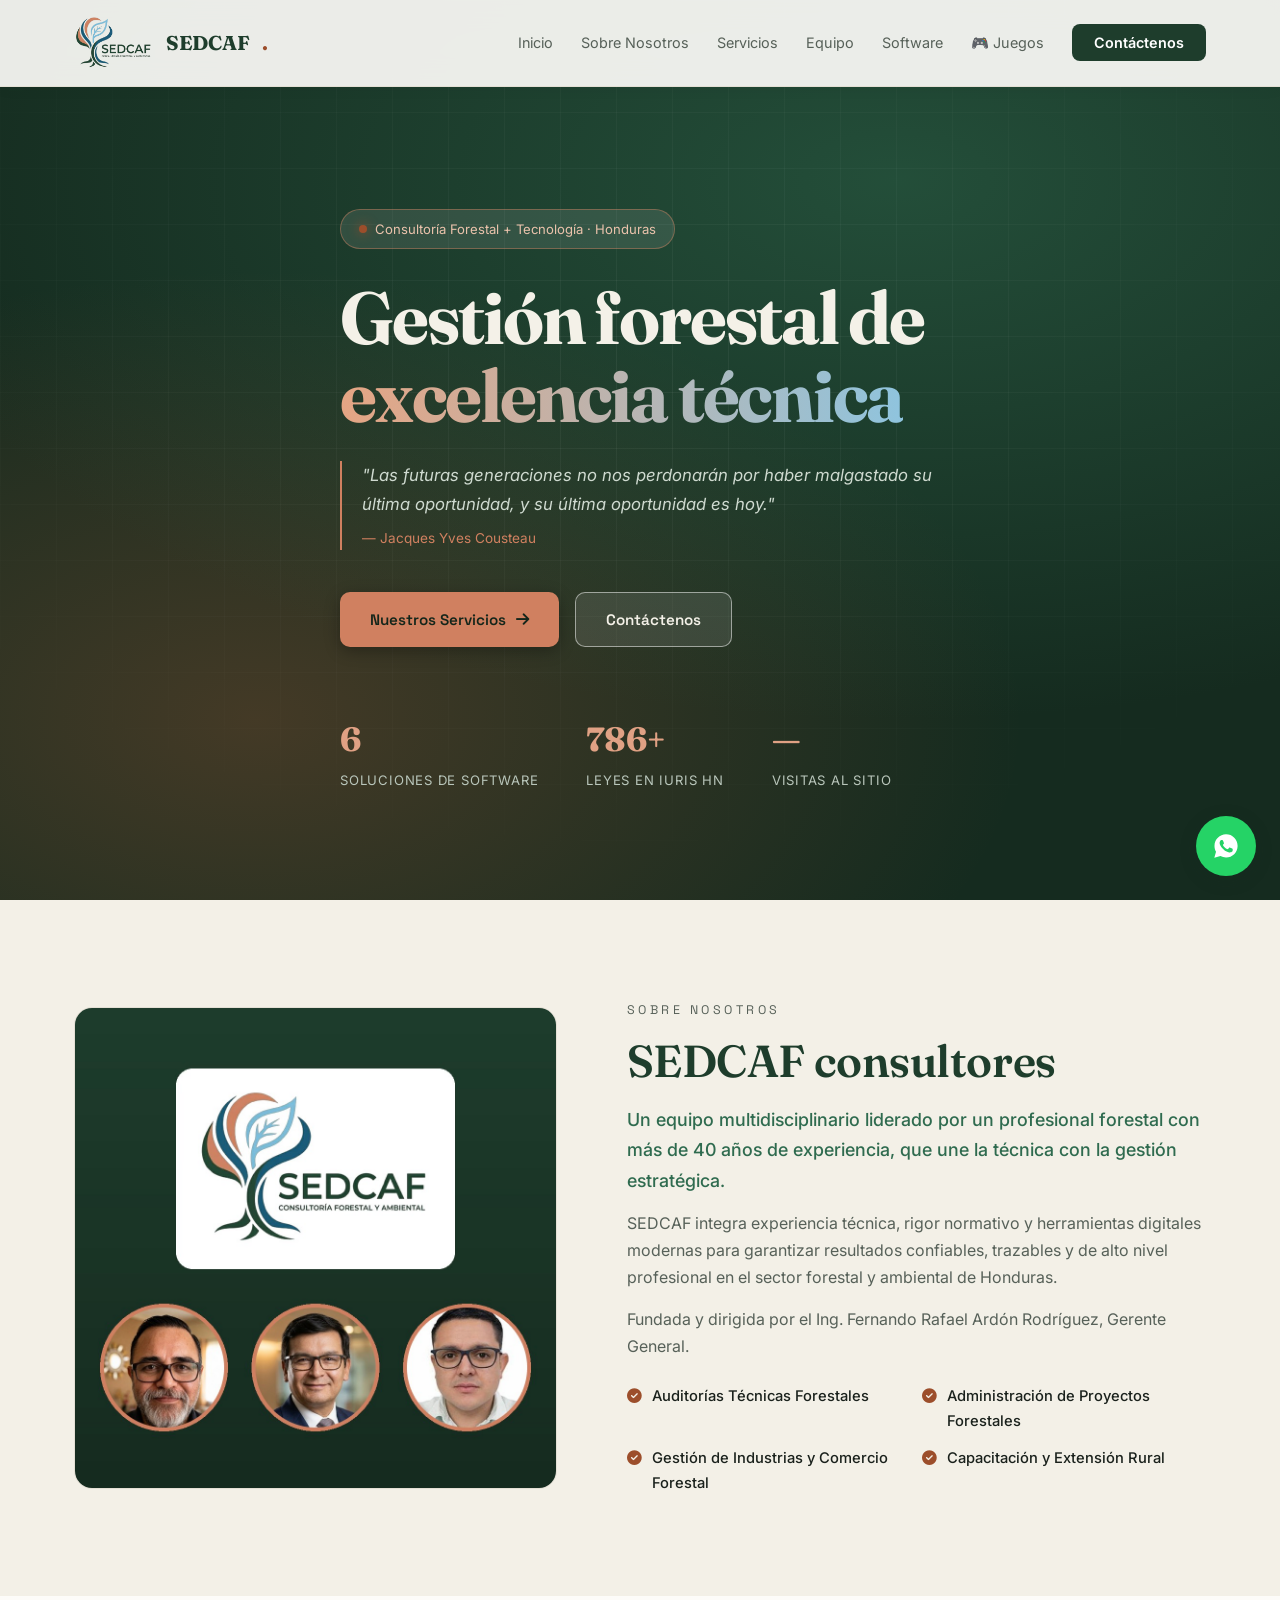
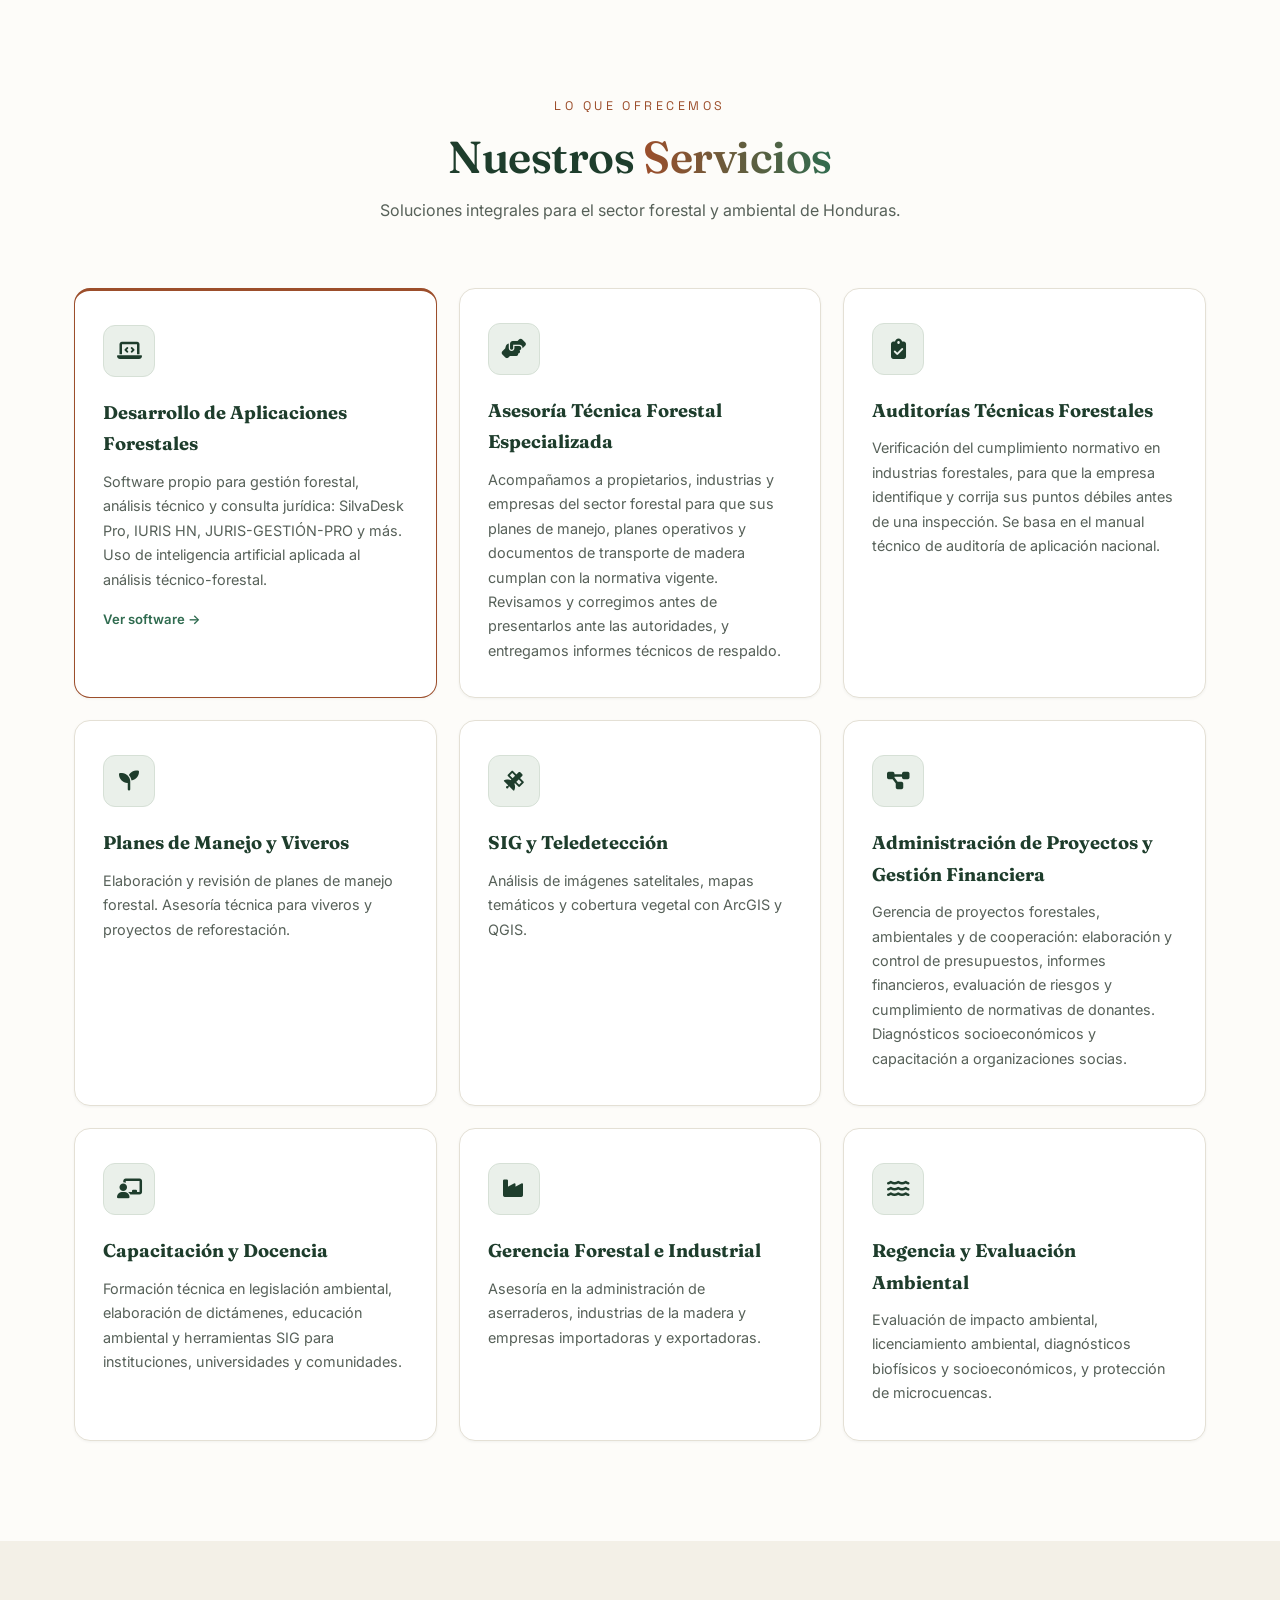
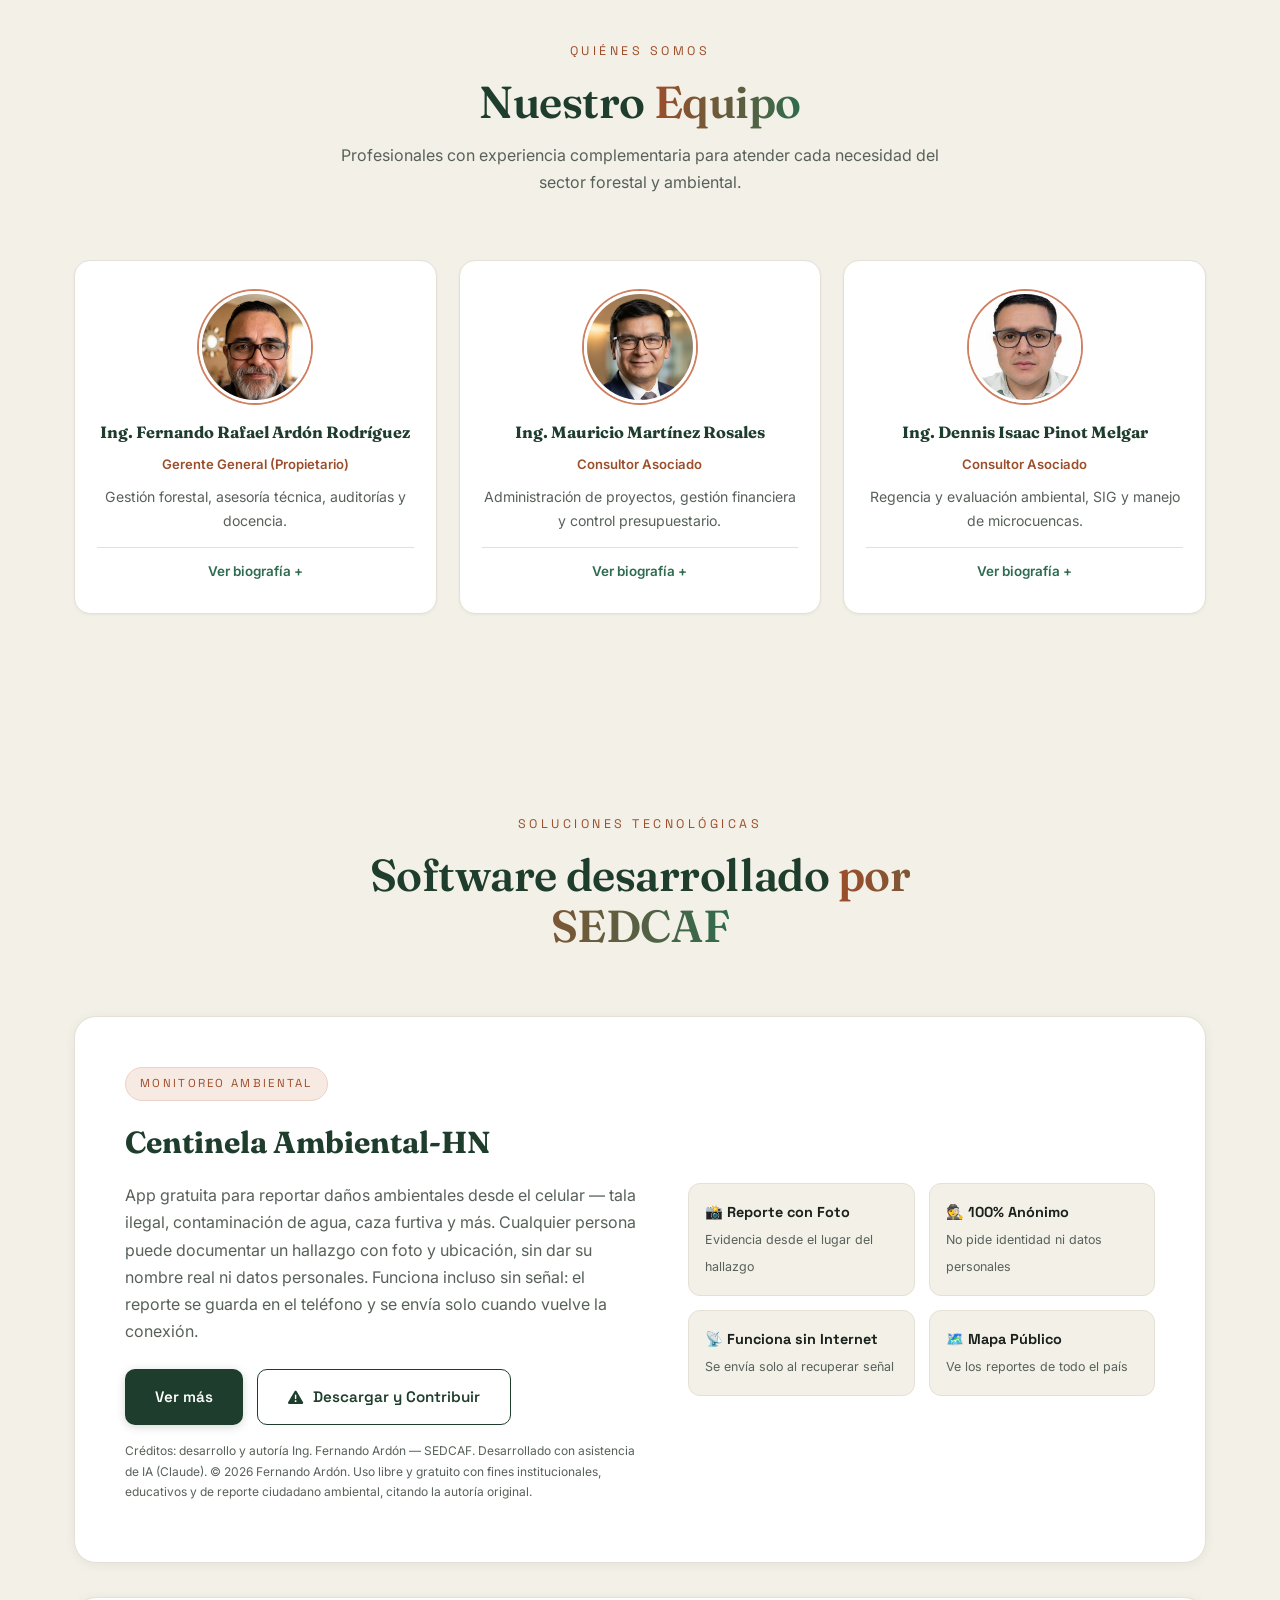
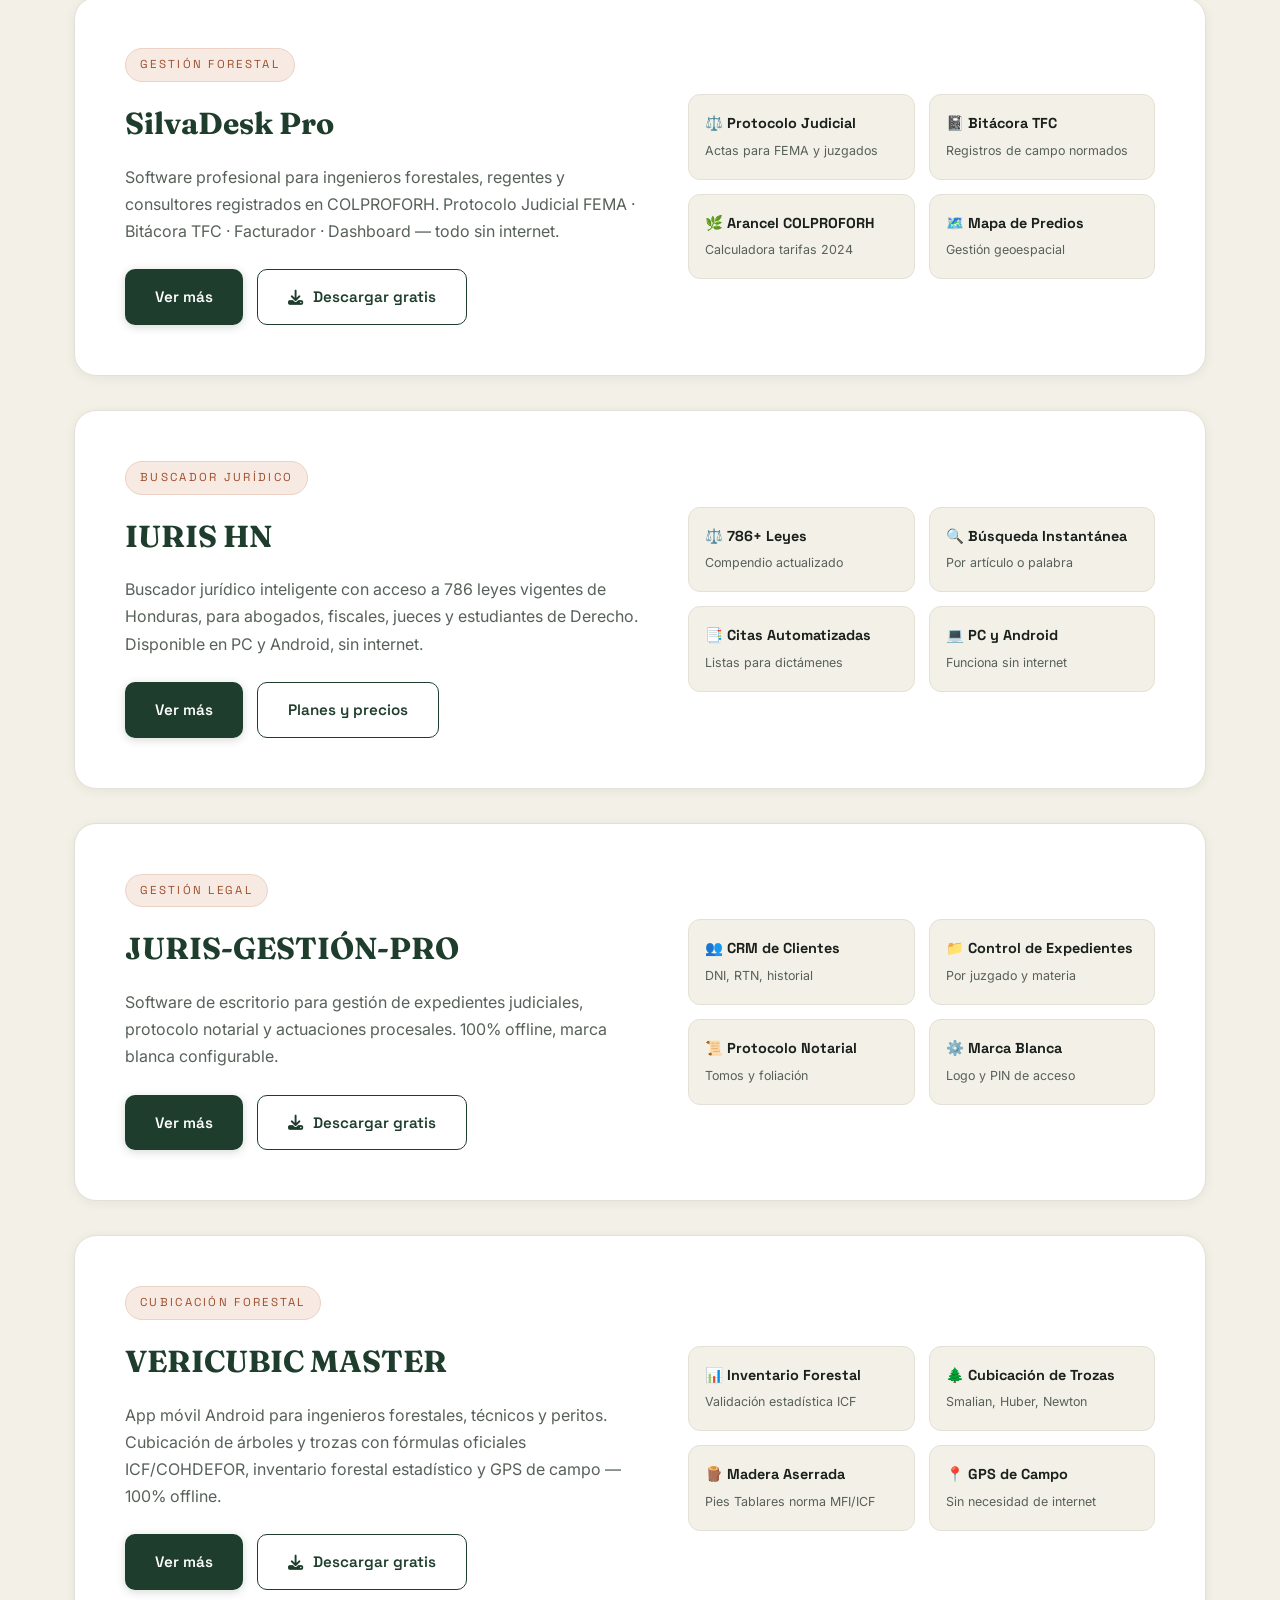
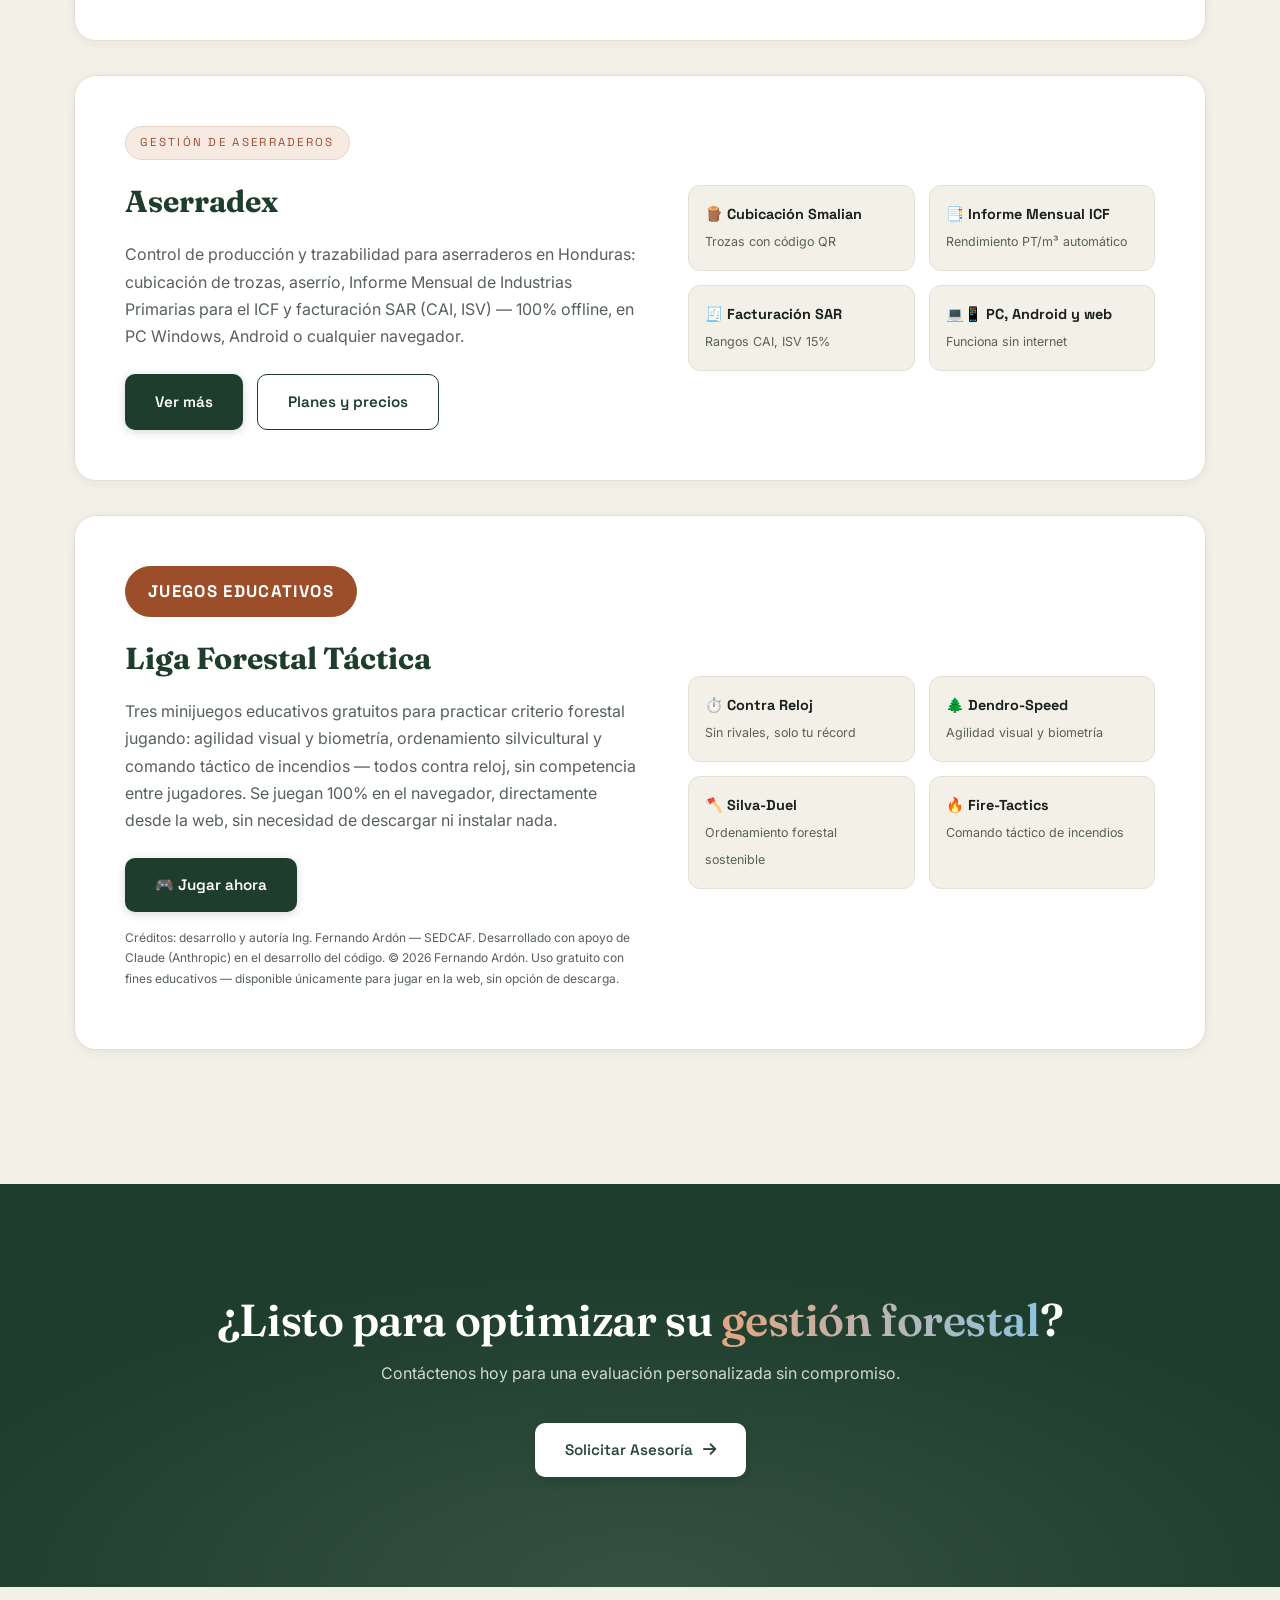
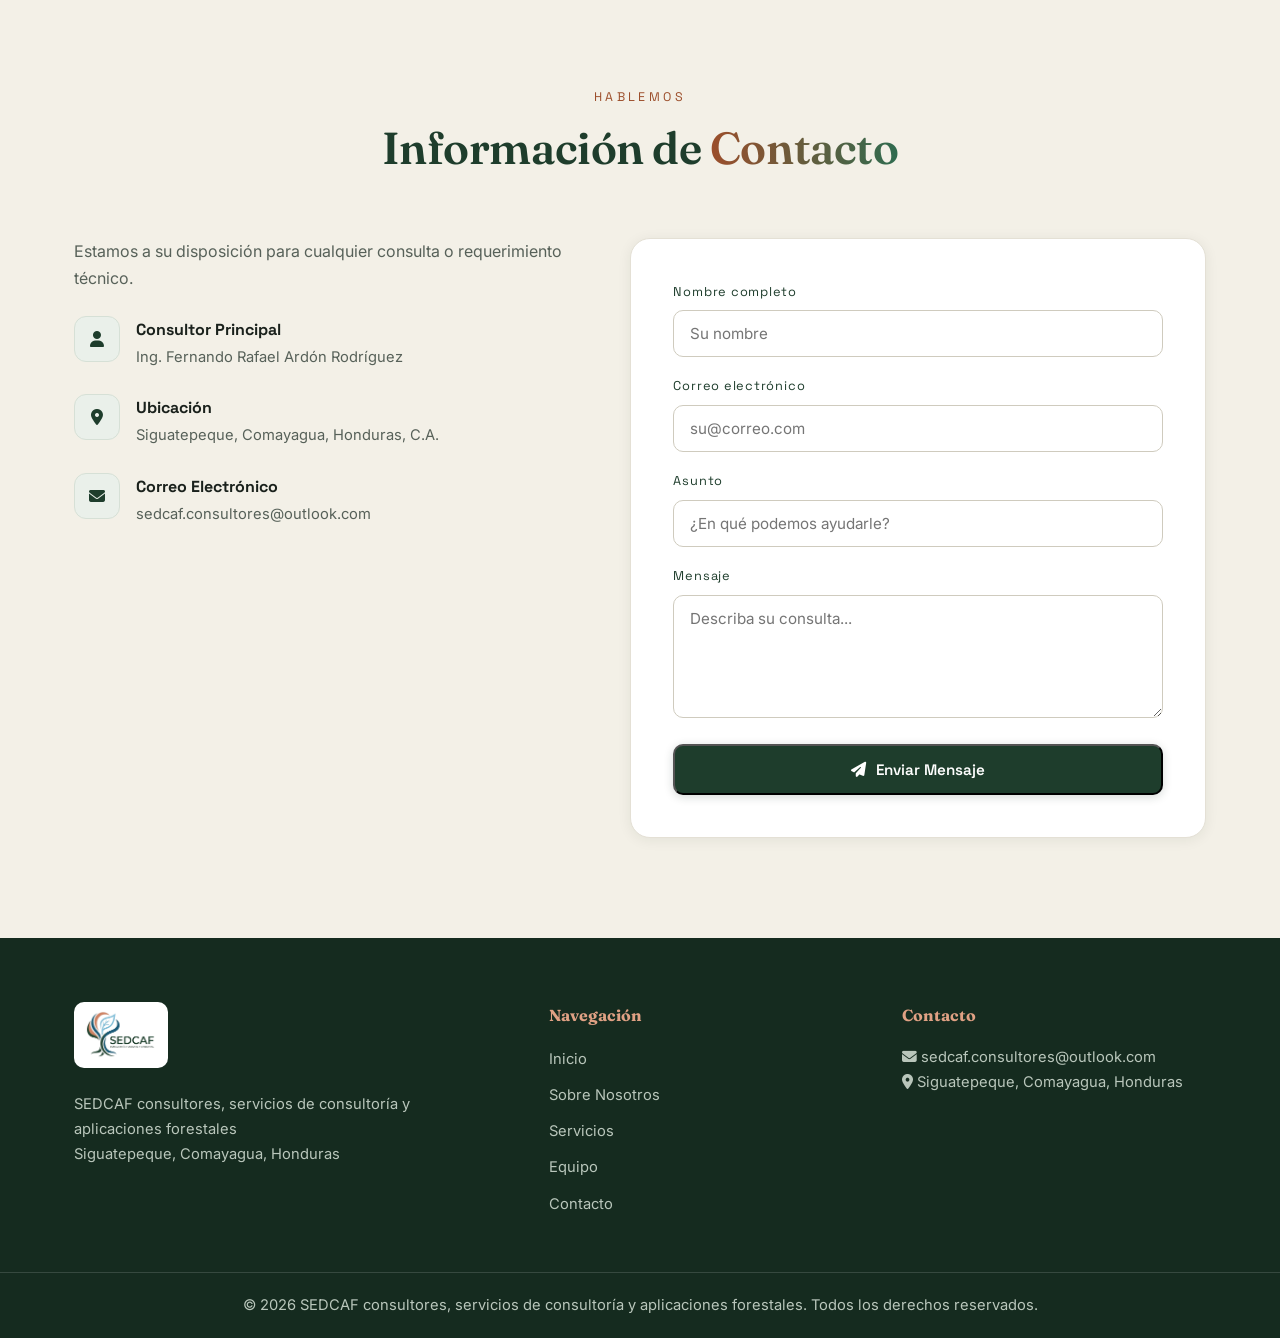
==== index.html @ 7d6d5991 "Ajustar biografía de Mauricio con su CV versión 2026 Co-Authored-By: Claude Sonnet 5.5 <noreply@anth" ====
<!DOCTYPE html>
<html lang="es">
<head>
<meta charset="UTF-8">
<meta name="viewport" content="width=device-width, initial-scale=1.0">
<title>SEDCAF | Consultoría Forestal</title>
<meta name="description" content="SEDCAF consultores, servicios de consultoría y aplicaciones forestales. Más de 40 años de experiencia en gestión forestal, auditorías y proyectos en Honduras.">
<link href="https://fonts.googleapis.com/css2?family=Fraunces:opsz,wght@9..144,400;9..144,600;9..144,700&family=Space+Grotesk:wght@500;600;700&family=Inter:wght@300;400;500;600&display=swap" rel="stylesheet">
<link rel="stylesheet" href="https://cdnjs.cloudflare.com/ajax/libs/font-awesome/6.4.0/css/all.min.css">

<!-- Google Analytics 4 -->
<script async src="https://www.googletagmanager.com/gtag/js?id=G-8VBDD5XT9V"></script>
<script>
  window.dataLayer = window.dataLayer || [];
  function gtag(){dataLayer.push(arguments);}
  gtag('js', new Date());
  gtag('config', 'G-8VBDD5XT9V');
</script>

<style>
:root{
  --bg:#FDFCF9; --bg-2:#F3F0E7; --panel:#FFFFFF; --borde:#E4E0D5;
  --verde:#1E3D2C; --verde-hondo:#152B1F; --verde-medio:#2F6B4F;
  --lima:#9C4E2B; --lima-suave:#D08060; --esmeralda:#1C5875;
  --texto:#1A211C; --gris:#576159;
  --display:'Space Grotesk',sans-serif; --serif:'Fraunces',Georgia,serif; --body:'Inter',sans-serif;
}
*{margin:0;padding:0;box-sizing:border-box}
html{scroll-behavior:smooth}
body{font-family:var(--body);background:var(--bg);color:var(--texto);line-height:1.7}
.container{max-width:1180px;margin:0 auto;padding:0 24px}
a{text-decoration:none;color:inherit}
.section{padding:100px 0}
h2{font-family:var(--serif);font-size:clamp(2rem,4vw,2.8rem);line-height:1.15;letter-spacing:-.01em;color:var(--verde);font-weight:600}
.hero h2,.cta h2,footer h2{color:inherit}
.grad-text{background:linear-gradient(90deg,var(--lima),var(--verde-medio));-webkit-background-clip:text;background-clip:text;color:transparent}
.hero .grad-text{background:linear-gradient(90deg,#E5A583,#8FC4DE);-webkit-background-clip:text;background-clip:text;color:transparent}
.section-label{font-family:var(--display);font-size:.78rem;letter-spacing:.28em;text-transform:uppercase;color:var(--lima);margin-bottom:14px}
.hero .section-label,footer .section-label{color:#E0A184}
.btn{display:inline-flex;align-items:center;gap:10px;padding:14px 30px;border-radius:10px;font-weight:600;font-size:.95rem;transition:.3s;font-family:var(--display)}
.btn-lima{background:var(--verde);color:#FFFFFF;box-shadow:0 2px 10px rgba(21,43,31,.18)}
.hero .btn-lima{background:var(--lima-suave);color:#14251A;box-shadow:0 4px 16px rgba(0,0,0,.3)}
.hero .btn-lima:hover{background:#E0956F}
.btn-lima:hover{background:var(--verde-medio);transform:translateY(-2px)}
.btn-claro{background:#FFFFFF;color:var(--verde);box-shadow:0 2px 12px rgba(0,0,0,.14)}
.btn-claro:hover{background:#F3F0E7;transform:translateY(-2px)}
.btn-ghost{border:1px solid var(--verde);color:var(--verde);background:transparent}
.hero .btn-ghost,.cta .btn-ghost{border-color:rgba(255,255,255,.5);color:#F4F1E8;background:rgba(255,255,255,.10)}
.btn-ghost:hover{background:var(--verde);color:#FFFFFF}
.hero .btn-ghost:hover,.cta .btn-ghost:hover{border-color:#fff;color:#fff;background:rgba(255,255,255,.2)}

/* NAV */
.navbar{position:fixed;top:0;width:100%;z-index:50;background:rgba(253,252,249,.92);backdrop-filter:blur(14px);border-bottom:1px solid var(--borde);box-shadow:0 1px 14px rgba(21,43,31,.06)}
.nav-inner{display:flex;align-items:center;justify-content:space-between;height:86px}
.logo{display:flex;align-items:center;gap:12px;font-family:var(--serif);font-weight:700;font-size:1.25rem}
.logo img{height:56px;width:auto;transition:.3s}
.logo:hover img{transform:scale(1.04)}
.logo{color:var(--verde)}
.logo .dot{color:var(--lima)}
.nav-links{display:flex;gap:28px;list-style:none;align-items:center}
.nav-links a{font-size:.9rem;color:var(--gris);transition:.3s}
.nav-links a:hover{color:var(--lima-suave)}
.nav-cta{background:var(--verde);color:#FFFFFF!important;padding:10px 22px;border-radius:8px;font-weight:600;transition:.3s}
.nav-cta:hover{background:var(--verde-medio)}

/* HERO */
.hero{min-height:100vh;display:flex;align-items:center;position:relative;overflow:hidden;
 background:radial-gradient(ellipse 80% 60% at 70% 20%,rgba(47,107,79,.55),transparent),
            radial-gradient(ellipse 60% 50% at 20% 80%,rgba(176,92,54,.30),transparent),var(--verde-hondo)}
.hero::before{content:"";position:absolute;inset:0;
 background-image:linear-gradient(rgba(255,255,255,.055) 1px,transparent 1px),linear-gradient(90deg,rgba(255,255,255,.055) 1px,transparent 1px);
 background-size:56px 56px;mask-image:radial-gradient(ellipse 70% 60% at 50% 40%,black,transparent)}
.hero-content{position:relative;color:#F4F1E8;max-width:820px;padding-top:100px}
.pill{display:inline-flex;align-items:center;gap:8px;background:rgba(255,255,255,.10);border:1px solid rgba(208,128,96,.45);border-radius:999px;padding:8px 18px;font-size:.82rem;color:#EBC3AC;margin-bottom:30px}
.pill .dot{width:8px;height:8px;border-radius:50%;background:var(--lima);box-shadow:0 0 12px var(--lima)}
.hero h1{font-family:var(--serif);font-size:clamp(2.8rem,6.5vw,4.6rem);line-height:1.06;letter-spacing:-.03em;margin-bottom:26px}
.hero-quote{color:#CFDAD0;max-width:600px;font-size:1.05rem;font-style:italic;border-left:2px solid var(--lima-suave);padding-left:20px;margin-bottom:42px}
.hero-quote cite{display:block;font-style:normal;color:var(--lima-suave);font-size:.85rem;margin-top:8px}
.hero-buttons{display:flex;gap:16px;flex-wrap:wrap}
.stats{display:flex;gap:48px;margin-top:64px;flex-wrap:wrap}
.stat b{font-family:var(--serif);font-size:2.1rem;color:#E0A184}
.stat span{display:block;font-size:.82rem;color:#B9C6BB;letter-spacing:.06em;text-transform:uppercase}

/* ABOUT */
.about{background:var(--bg-2)}
.about-grid{display:grid;grid-template-columns:1fr 1.2fr;gap:70px;align-items:center}
.about-photo-wrap{position:relative}
.about-photo{width:100%;aspect-ratio:1/1;object-fit:cover;object-position:50% 35%;display:block;border-radius:18px;border:1px solid var(--borde)}
.glow-frame{position:absolute;inset:-14px;border:1px solid var(--borde);border-radius:24px;background:var(--bg-2);z-index:-1}
.exp-chip{position:absolute;bottom:-20px;right:-14px;background:var(--verde);border:1px solid var(--verde-hondo);box-shadow:0 8px 24px rgba(21,43,31,.22);border-radius:14px;padding:16px 22px;text-align:center}
.exp-chip b{font-family:var(--serif);font-size:1.8rem;color:#E0A184;display:block;line-height:1.1}
.exp-chip span{font-size:.7rem;letter-spacing:.12em;text-transform:uppercase;color:#C3D0C4}
.about-text .lead{color:var(--verde-medio);font-size:1.12rem;font-weight:500;margin:18px 0 14px}
.about-text p{color:var(--gris);margin-bottom:14px}
.feature-list{list-style:none;margin-top:24px;display:grid;grid-template-columns:1fr 1fr;gap:12px}
.feature-list li{display:flex;gap:10px;font-size:.92rem;font-weight:500}
.feature-list i{color:var(--lima);margin-top:5px}

/* SERVICES */
.section-header{text-align:center;max-width:640px;margin:0 auto 64px}
.section-header .sub{color:var(--gris);margin-top:14px}
.services-grid{display:grid;grid-template-columns:repeat(3,1fr);gap:22px}
.svc{background:var(--panel);border:1px solid var(--borde);border-radius:16px;padding:34px 28px;transition:.35s;position:relative;overflow:hidden;box-shadow:0 1px 3px rgba(21,43,31,.05)}
.svc:last-child:nth-child(3n+1){grid-column:2}
a.svc{display:block;color:inherit;text-decoration:none}
.svc-destacada{border-color:var(--lima);border-top:3px solid var(--lima)}
.svc-destacada .icon{background:#F7EAE3;border-color:#EBD2C4;color:var(--lima)}
.svc::before{content:"";position:absolute;top:0;left:0;width:100%;height:2px;background:linear-gradient(90deg,var(--lima),transparent);opacity:0;transition:.35s}
.svc:hover{transform:translateY(-6px);border-color:var(--verde-medio);box-shadow:0 14px 34px rgba(21,43,31,.13)}
.svc:hover::before{opacity:1}
.svc .icon{width:52px;height:52px;border-radius:12px;background:#EAF0EA;border:1px solid #D6E0D6;color:var(--verde);display:flex;align-items:center;justify-content:center;font-size:1.25rem;margin-bottom:20px}
.svc h3{color:var(--verde);font-family:var(--serif);font-size:1.15rem;margin-bottom:10px}
.svc p{font-size:.9rem;color:var(--gris)}
.svc .more{display:inline-block;margin-top:16px;font-size:.82rem;color:var(--verde-medio);font-weight:600}

/* PRODUCTS */
.products{background:var(--bg-2)}
.product-card{background:var(--panel);border:1px solid var(--borde);box-shadow:0 2px 12px rgba(21,43,31,.06);border-radius:22px;padding:50px;display:grid;grid-template-columns:1.1fr 1fr;gap:50px;align-items:center;margin-bottom:34px}
.product-card .tag{display:inline-block;background:#F7EAE3;border:1px solid #EBD2C4;color:var(--lima);font-size:.72rem;letter-spacing:.2em;text-transform:uppercase;padding:6px 14px;border-radius:999px;margin-bottom:16px;font-family:var(--display)}
.product-card .tag-lg{font-size:1.05rem;font-weight:800;letter-spacing:.08em;padding:10px 22px;background:var(--lima);color:#FFFFFF;border-color:var(--lima)}
.product-card h3{color:var(--verde);font-family:var(--serif);font-size:1.9rem;margin-bottom:14px}
.product-card p{color:var(--gris);margin-bottom:10px}
.product-actions{display:flex;gap:14px;margin-top:24px;flex-wrap:wrap}
.grid-chips{display:grid;grid-template-columns:1fr 1fr;gap:14px}
.gchip{background:var(--bg-2);border:1px solid var(--borde);border-radius:12px;padding:16px}
.gchip b{display:block;font-size:.9rem;font-family:var(--display)}
.gchip span{font-size:.78rem;color:var(--gris)}

/* CTA */
.cta{text-align:center;padding:110px 24px;position:relative;overflow:hidden;background:var(--verde);color:#F4F1E8}
.cta h2{color:#FFFFFF}
.cta .grad-text{background:linear-gradient(90deg,#E5A583,#8FC4DE);-webkit-background-clip:text;background-clip:text;color:transparent}
.cta::before{content:"";position:absolute;inset:0;background:radial-gradient(ellipse 60% 80% at 50% 100%,rgba(255,255,255,.10),transparent)}
.cta h2{margin-bottom:14px;position:relative}
.cta p{color:#CFDAD0;margin-bottom:36px;position:relative}

/* CONTACT */
.contact-wrap{display:grid;grid-template-columns:1fr 1.15fr;gap:56px}
.info-item{display:flex;gap:16px;margin-top:24px}
.info-icon{width:46px;height:46px;border-radius:12px;background:#EAF0EA;border:1px solid #D6E0D6;color:var(--verde);display:flex;align-items:center;justify-content:center;flex-shrink:0}
.info-item strong{display:block;font-family:var(--display)}
.info-item span{color:var(--gris);font-size:.92rem}
.form{background:var(--panel);border:1px solid var(--borde);box-shadow:0 2px 14px rgba(21,43,31,.07);border-radius:20px;padding:42px}
.fg{margin-bottom:18px}
.fg label{display:block;font-size:.8rem;color:var(--verde);margin-bottom:8px;font-family:var(--display);letter-spacing:.06em}
.fg input,.fg textarea{width:100%;padding:13px 16px;background:#FFFFFF;border:1px solid #CFCBBE;border-radius:10px;color:var(--texto);font-family:var(--body);font-size:.95rem}
.fg input:focus,.fg textarea:focus{outline:none;border-color:var(--verde-medio);box-shadow:0 0 0 3px rgba(47,107,79,.14)}

/* FOOTER */
footer{padding:64px 0 0;background:var(--verde-hondo);color:#C3D0C4}
.footer-grid{display:grid;grid-template-columns:1.4fr 1fr 1fr;gap:50px;padding-bottom:46px}
footer h4{font-family:var(--serif);color:#E0A184;margin-bottom:16px}
footer ul{list-style:none}
footer li{margin-bottom:9px}
footer p,footer a{color:#B9C6BB;font-size:.92rem}
footer a:hover{color:#E0A184}
.footer-logo{height:66px;width:auto;background:#FFFFFF;border-radius:10px;padding:8px 11px;margin-bottom:16px}
.footer-bottom{border-top:1px solid rgba(255,255,255,.14);padding:20px 0;text-align:center;font-size:.82rem;color:#9BAA9D}
.team{background:var(--bg-2)}
.team-grid{display:grid;grid-template-columns:repeat(auto-fit,minmax(240px,1fr));gap:22px;align-items:start}
.member{background:var(--panel);border:1px solid var(--borde);border-radius:16px;padding:30px 22px;text-align:center;box-shadow:0 1px 3px rgba(21,43,31,.05)}
.member .avatar{width:112px;height:112px;border-radius:50%;overflow:hidden;border:3px solid #fff;box-shadow:0 0 0 2px var(--lima-suave);margin:0 auto 16px}
.member .avatar img{width:100%;height:100%;object-fit:cover;display:block}
.member h3{color:var(--verde);font-family:var(--serif);font-size:1.02rem;margin-bottom:6px}
.member .role{color:var(--lima);font-weight:600;font-size:.82rem;margin-bottom:10px}
.member p{font-size:.88rem;color:var(--gris)}
.bio{margin-top:14px;border-top:1px solid var(--borde);padding-top:12px;text-align:left}
.bio summary{cursor:pointer;color:var(--verde-medio);font-weight:600;font-size:.84rem;text-align:center;list-style:none}
.bio summary::-webkit-details-marker{display:none}
.bio summary::after{content:" +"}
.bio[open] summary::after{content:" −"}
.bio p{margin-top:12px;font-size:.86rem;line-height:1.6}
@media(max-width:1000px){.team-grid{grid-template-columns:repeat(2,1fr)}}
@media(max-width:600px){.team-grid{grid-template-columns:1fr}}
@media(max-width:900px){
 .about-photo{aspect-ratio:1/1;object-position:50% 32%}
 .nav-inner{height:72px}
 .logo img{height:46px}
 .logo{font-size:1.1rem;gap:9px}
 .about-grid,.product-card,.contact-wrap{grid-template-columns:1fr}
 .services-grid{grid-template-columns:1fr}
 .svc:last-child:nth-child(3n+1){grid-column:auto}
 .footer-grid{grid-template-columns:1fr}
 .nav-links{display:none}
}

/* BOTON FLOTANTE WHATSAPP */
.wa-float-btn{position:fixed;bottom:24px;right:24px;width:60px;height:60px;background:#25D366;border-radius:50%;display:flex;align-items:center;justify-content:center;box-shadow:0 4px 16px rgba(21,43,31,.28);z-index:9999;text-decoration:none;transition:transform .2s ease,box-shadow .2s ease}
.wa-float-btn:hover{transform:scale(1.08);box-shadow:0 6px 24px rgba(37,211,102,.5)}
@media(max-width:600px){.footer-bottom{padding-bottom:84px}}
@media(max-width:600px){.wa-float-btn{width:52px;height:52px;bottom:16px;right:16px}.wa-float-btn svg{width:24px;height:24px}}
</style>
</head>
<body>

<nav class="navbar">
 <div class="container nav-inner">
  <a href="#" class="logo"><img src="assets/img/logo_sedcaf.png" alt="SEDCAF">SEDCAF<span class="dot">.</span></a>
  <ul class="nav-links">
   <li><a href="#inicio">Inicio</a></li>
   <li><a href="#about">Sobre Nosotros</a></li>
   <li><a href="#servicios">Servicios</a></li><li><a href="#equipo">Equipo</a></li>
   <li><a href="#productos">Software</a></li>
   <li><a href="juegos-forestales/">🎮 Juegos</a></li>
   <li><a href="#contacto" class="nav-cta">Contáctenos</a></li>
  </ul>
 </div>
</nav>

<header id="inicio" class="hero">
 <div class="container hero-content">
  <span class="pill"><span class="dot"></span> Consultoría Forestal + Tecnología · Honduras</span>
  <h1>Gestión forestal de<br><span class="grad-text">excelencia técnica</span></h1>
  <blockquote class="hero-quote">
   "Las futuras generaciones no nos perdonarán por haber malgastado su última oportunidad, y su última oportunidad es hoy."
   <cite>— Jacques Yves Cousteau</cite>
  </blockquote>
  <div class="hero-buttons">
   <a href="#servicios" class="btn btn-lima">Nuestros Servicios <i class="fa-solid fa-arrow-right"></i></a>
   <a href="#contacto" class="btn btn-ghost">Contáctenos</a>
  </div>
  <div class="stats">
   <div class="stat"><b>6</b><span>Soluciones de software</span></div>
   <div class="stat"><b>786+</b><span>Leyes en IURIS HN</span></div>
   <div class="stat"><b id="counter-visitas">—</b><span>Visitas al sitio</span></div>
  </div>
 </div>
</header>

<section id="about" class="section about">
 <div class="container about-grid">
  <div class="about-photo-wrap">
   <div class="glow-frame"></div>
   <img src="assets/img/equipo_sedcaf.jpg" alt="Equipo de SEDCAF consultores" class="about-photo">
  </div>
  <div class="about-text">
   <p class="section-label">Sobre Nosotros</p>
   <h2>SEDCAF consultores</h2>
   <p class="lead">Un equipo multidisciplinario liderado por un profesional forestal con más de 40 años de experiencia, que une la técnica con la gestión estratégica.</p>
   <p>SEDCAF integra experiencia técnica, rigor normativo y herramientas digitales modernas para garantizar resultados confiables, trazables y de alto nivel profesional en el sector forestal y ambiental de Honduras.</p>
   <p>Fundada y dirigida por el Ing. Fernando Rafael Ardón Rodríguez, Gerente General.</p>
   <ul class="feature-list">
    <li><i class="fa-solid fa-circle-check"></i> Auditorías Técnicas Forestales</li>
    <li><i class="fa-solid fa-circle-check"></i> Administración de Proyectos Forestales</li>
    <li><i class="fa-solid fa-circle-check"></i> Gestión de Industrias y Comercio Forestal</li>
    <li><i class="fa-solid fa-circle-check"></i> Capacitación y Extensión Rural</li>
   </ul>
  </div>
 </div>
</section>

<section id="servicios" class="section">
 <div class="container">
  <div class="section-header">
   <p class="section-label">Lo Que Ofrecemos</p>
   <h2>Nuestros <span class="grad-text">Servicios</span></h2>
   <p class="sub">Soluciones integrales para el sector forestal y ambiental de Honduras.</p>
  </div>
  <div class="services-grid">
   <a href="#productos" class="svc svc-destacada"><div class="icon"><i class="fa-solid fa-laptop-code"></i></div><h3>Desarrollo de Aplicaciones Forestales</h3><p>Software propio para gestión forestal, análisis técnico y consulta jurídica: SilvaDesk Pro, IURIS HN, JURIS-GESTIÓN-PRO y más. Uso de inteligencia artificial aplicada al análisis técnico-forestal.</p><span class="more">Ver software →</span></a>
   <div class="svc"><div class="icon"><i class="fa-solid fa-handshake-angle"></i></div><h3>Asesoría Técnica Forestal Especializada</h3><p>Acompañamos a propietarios, industrias y empresas del sector forestal para que sus planes de manejo, planes operativos y documentos de transporte de madera cumplan con la normativa vigente. Revisamos y corregimos antes de presentarlos ante las autoridades, y entregamos informes técnicos de respaldo.</p></div>
   <div class="svc"><div class="icon"><i class="fa-solid fa-clipboard-check"></i></div><h3>Auditorías Técnicas Forestales</h3><p>Verificación del cumplimiento normativo en industrias forestales, para que la empresa identifique y corrija sus puntos débiles antes de una inspección. Se basa en el manual técnico de auditoría de aplicación nacional.</p></div>
   <div class="svc"><div class="icon"><i class="fa-solid fa-seedling"></i></div><h3>Planes de Manejo y Viveros</h3><p>Elaboración y revisión de planes de manejo forestal. Asesoría técnica para viveros y proyectos de reforestación.</p></div>
   <div class="svc"><div class="icon"><i class="fa-solid fa-satellite"></i></div><h3>SIG y Teledetección</h3><p>Análisis de imágenes satelitales, mapas temáticos y cobertura vegetal con ArcGIS y QGIS.</p></div>
   <div class="svc"><div class="icon"><i class="fa-solid fa-diagram-project"></i></div><h3>Administración de Proyectos y Gestión Financiera</h3><p>Gerencia de proyectos forestales, ambientales y de cooperación: elaboración y control de presupuestos, informes financieros, evaluación de riesgos y cumplimiento de normativas de donantes. Diagnósticos socioeconómicos y capacitación a organizaciones socias.</p></div>
   <div class="svc"><div class="icon"><i class="fa-solid fa-chalkboard-user"></i></div><h3>Capacitación y Docencia</h3><p>Formación técnica en legislación ambiental, elaboración de dictámenes, educación ambiental y herramientas SIG para instituciones, universidades y comunidades.</p></div>
   <div class="svc"><div class="icon"><i class="fa-solid fa-industry"></i></div><h3>Gerencia Forestal e Industrial</h3><p>Asesoría en la administración de aserraderos, industrias de la madera y empresas importadoras y exportadoras.</p></div>
   <div class="svc"><div class="icon"><i class="fa-solid fa-water"></i></div><h3>Regencia y Evaluación Ambiental</h3><p>Evaluación de impacto ambiental, licenciamiento ambiental, diagnósticos biofísicos y socioeconómicos, y protección de microcuencas.</p></div>
  </div>
 </div>
</section>

<section id="equipo" class="section team">
 <div class="container">
  <div class="section-header">
   <p class="section-label">Quiénes Somos</p>
   <h2>Nuestro <span class="grad-text">Equipo</span></h2>
   <p class="sub">Profesionales con experiencia complementaria para atender cada necesidad del sector forestal y ambiental.</p>
  </div>
  <div class="team-grid">
   <div class="member"><div class="avatar"><img src="assets/img/equipo/fernando.jpg" alt="Ing. Fernando Rafael Ardón Rodríguez" loading="lazy"></div><h3>Ing. Fernando Rafael Ardón Rodríguez</h3><p class="role">Gerente General (Propietario)</p><p>Gestión forestal, asesoría técnica, auditorías y docencia.</p><details class="bio"><summary>Ver biografía</summary><p>Ingeniero Forestal con orientación en Industrias Forestales y Dasónomo, con más de 40 años de trayectoria en el sector forestal de Honduras como consultor, gerente, asesor técnico, instructor y administrador. Realizó auditorías técnicas en industrias forestales para el ICF y elaboró un manual de auditoría de aplicación nacional. Hoy dirige SEDCAF, desarrolla aplicaciones forestales y comparte su experiencia en la docencia.</p></details></div>
   <div class="member"><div class="avatar"><img src="assets/img/equipo/mauricio.jpg" alt="Ing. Mauricio Martínez Rosales" loading="lazy"></div><h3>Ing. Mauricio Martínez Rosales</h3><p class="role">Consultor Asociado</p><p>Administración de proyectos, gestión financiera y control presupuestario.</p><details class="bio"><summary>Ver biografía</summary><p>Ingeniero en Computación con Maestría en Ingeniería Económica y Financiera, y más de 30 años de trayectoria en administración de proyectos, gestión financiera y control de proyectos en entornos internacionales y de cooperación. Tiene más de 15 años de trayectoria en el Instituto Nacional Demócrata (NDI), en Tegucigalpa, donde avanzó desde asistente de contabilidad hasta gerente y director administrativo y financiero, y fue Administrador de Subconvenios Sénior para la región de América Latina y el Caribe: revisó propuestas y presupuestos de organizaciones socias, evaluó riesgos, dio seguimiento a la ejecución presupuestaria y capacitó a socios locales en el cumplimiento de normativas de donantes. Antes dirigió oficinas de administración de proyectos en empresas de tecnología en México. En SEDCAF apoya la administración y el seguimiento de proyectos, el control de presupuestos y riesgos, y la documentación de metodologías y estándares.</p></details></div>
   <div class="member"><div class="avatar"><img src="assets/img/equipo/dennis.jpg" alt="Ing. Dennis Isaac Pinot Melgar" loading="lazy"></div><h3>Ing. Dennis Isaac Pinot Melgar</h3><p class="role">Consultor Asociado</p><p>Regencia y evaluación ambiental, SIG y manejo de microcuencas.</p><details class="bio"><summary>Ver biografía</summary><p>Ingeniero en Recursos Naturales y Ambiente, regente y evaluador ambiental y Prestador de Servicios Ambientales. Fue Perito Técnico de investigación en delitos ambientales en la Fiscalía Especial de Medio Ambiente (2023–2026). Ha elaborado estudios de impacto ambiental, diagnósticos biofísicos y socioeconómicos, declaratorias de microcuencas en Olancho y mapas de riesgo, con manejo avanzado de SIG. Cursa la Licenciatura en Derecho.</p></details></div>
  </div>
 </div>
</section>

<section id="productos" class="section products">
 <div class="container">
  <div class="section-header">
   <p class="section-label">Soluciones Tecnológicas</p>
   <h2>Software desarrollado <span class="grad-text">por SEDCAF</span></h2>
  </div>

  <div class="product-card">
   <div>
    <span class="tag">Monitoreo Ambiental</span>
    <h3>Centinela Ambiental-HN</h3>
    <p>App gratuita para reportar daños ambientales desde el celular — tala ilegal, contaminación de agua, caza furtiva y más. Cualquier persona puede documentar un hallazgo con foto y ubicación, sin dar su nombre real ni datos personales. Funciona incluso sin señal: el reporte se guarda en el teléfono y se envía solo cuando vuelve la conexión.</p>
    <div class="product-actions">
     <a href="https://ferardon.github.io/sedcaf/centinela/" class="btn btn-lima">Ver más</a>
     <a href="https://ferardon.github.io/centinela-ambiental-hn/" class="btn btn-ghost" onclick="gtag('event','download_click',{product:'CentinelaAmbiental'})"><i class="fa-solid fa-triangle-exclamation"></i> Descargar y Contribuir</a>
    </div>
    <p style="font-size:.75rem; color:var(--gris); margin-top:16px;">Créditos: desarrollo y autoría Ing. Fernando Ardón — SEDCAF. Desarrollado con asistencia de IA (Claude). © 2026 Fernando Ardón. Uso libre y gratuito con fines institucionales, educativos y de reporte ciudadano ambiental, citando la autoría original.</p>
   </div>
   <div class="grid-chips">
    <div class="gchip"><b>📸 Reporte con Foto</b><span>Evidencia desde el lugar del hallazgo</span></div>
    <div class="gchip"><b>🕵️ 100% Anónimo</b><span>No pide identidad ni datos personales</span></div>
    <div class="gchip"><b>📡 Funciona sin Internet</b><span>Se envía solo al recuperar señal</span></div>
    <div class="gchip"><b>🗺️ Mapa Público</b><span>Ve los reportes de todo el país</span></div>
   </div>
  </div>

  <div class="product-card">
   <div>
    <span class="tag">Gestión Forestal</span>
    <h3>SilvaDesk Pro</h3>
    <p>Software profesional para ingenieros forestales, regentes y consultores registrados en COLPROFORH. Protocolo Judicial FEMA · Bitácora TFC · Facturador · Dashboard — todo sin internet.</p>
    <div class="product-actions">
     <a href="https://ferardon.github.io/SilvaDeskPro/" class="btn btn-lima">Ver más</a>
     <a href="https://github.com/FerArdon/SilvaDeskPro/releases/latest" class="btn btn-ghost" onclick="gtag('event','download_click',{product:'SilvaDeskPro'})"><i class="fa-solid fa-download"></i> Descargar gratis</a>
    </div>
   </div>
   <div class="grid-chips">
    <div class="gchip"><b>⚖️ Protocolo Judicial</b><span>Actas para FEMA y juzgados</span></div>
    <div class="gchip"><b>📓 Bitácora TFC</b><span>Registros de campo normados</span></div>
    <div class="gchip"><b>🌿 Arancel COLPROFORH</b><span>Calculadora tarifas 2024</span></div>
    <div class="gchip"><b>🗺️ Mapa de Predios</b><span>Gestión geoespacial</span></div>
   </div>
  </div>

  <div class="product-card">
   <div>
    <span class="tag">Buscador Jurídico</span>
    <h3>IURIS HN</h3>
    <p>Buscador jurídico inteligente con acceso a 786 leyes vigentes de Honduras, para abogados, fiscales, jueces y estudiantes de Derecho. Disponible en PC y Android, sin internet.</p>
    <div class="product-actions">
     <a href="https://ferardon.github.io/sedcaf/iurishn/" class="btn btn-lima">Ver más</a>
     <a href="https://ferardon.github.io/sedcaf/iurishn/#precios" class="btn btn-ghost">Planes y precios</a>
    </div>
   </div>
   <div class="grid-chips">
    <div class="gchip"><b>⚖️ 786+ Leyes</b><span>Compendio actualizado</span></div>
    <div class="gchip"><b>🔍 Búsqueda Instantánea</b><span>Por artículo o palabra</span></div>
    <div class="gchip"><b>📑 Citas Automatizadas</b><span>Listas para dictámenes</span></div>
    <div class="gchip"><b>💻 PC y Android</b><span>Funciona sin internet</span></div>
   </div>
  </div>

  <div class="product-card">
   <div>
    <span class="tag">Gestión Legal</span>
    <h3>JURIS-GESTIÓN-PRO</h3>
    <p>Software de escritorio para gestión de expedientes judiciales, protocolo notarial y actuaciones procesales. 100% offline, marca blanca configurable.</p>
    <div class="product-actions">
     <a href="https://ferardon.github.io/JURIS-GESTION-PRO/" class="btn btn-lima">Ver más</a>
     <a href="https://github.com/FerArdon/JURIS-GESTION-PRO/releases/latest" class="btn btn-ghost" onclick="gtag('event','download_click',{product:'JURIS-GESTION-PRO'})"><i class="fa-solid fa-download"></i> Descargar gratis</a>
    </div>
   </div>
   <div class="grid-chips">
    <div class="gchip"><b>👥 CRM de Clientes</b><span>DNI, RTN, historial</span></div>
    <div class="gchip"><b>📁 Control de Expedientes</b><span>Por juzgado y materia</span></div>
    <div class="gchip"><b>📜 Protocolo Notarial</b><span>Tomos y foliación</span></div>
    <div class="gchip"><b>⚙️ Marca Blanca</b><span>Logo y PIN de acceso</span></div>
   </div>
  </div>

  <div class="product-card">
   <div>
    <span class="tag">Cubicación Forestal</span>
    <h3>VERICUBIC MASTER</h3>
    <p>App móvil Android para ingenieros forestales, técnicos y peritos. Cubicación de árboles y trozas con fórmulas oficiales ICF/COHDEFOR, inventario forestal estadístico y GPS de campo — 100% offline.</p>
    <div class="product-actions">
     <a href="https://ferardon.github.io/VericubicMaster/" class="btn btn-lima">Ver más</a>
     <a href="https://github.com/FerArdon/VericubicMaster/releases/latest" class="btn btn-ghost" onclick="gtag('event','download_click',{product:'VericubicMaster'})"><i class="fa-solid fa-download"></i> Descargar gratis</a>
    </div>
   </div>
   <div class="grid-chips">
    <div class="gchip"><b>📊 Inventario Forestal</b><span>Validación estadística ICF</span></div>
    <div class="gchip"><b>🌲 Cubicación de Trozas</b><span>Smalian, Huber, Newton</span></div>
    <div class="gchip"><b>🪵 Madera Aserrada</b><span>Pies Tablares norma MFI/ICF</span></div>
    <div class="gchip"><b>📍 GPS de Campo</b><span>Sin necesidad de internet</span></div>
   </div>
  </div>

  <div class="product-card">
   <div>
    <span class="tag">Gestión de Aserraderos</span>
    <h3>Aserradex</h3>
    <p>Control de producción y trazabilidad para aserraderos en Honduras: cubicación de trozas, aserrío, Informe Mensual de Industrias Primarias para el ICF y facturación SAR (CAI, ISV) — 100% offline, en PC Windows, Android o cualquier navegador.</p>
    <div class="product-actions">
     <a href="https://ferardon.github.io/ASERRADEX_APP/" class="btn btn-lima">Ver más</a>
     <a href="https://ferardon.github.io/ASERRADEX_APP/#precios" class="btn btn-ghost">Planes y precios</a>
    </div>
   </div>
   <div class="grid-chips">
    <div class="gchip"><b>🪵 Cubicación Smalian</b><span>Trozas con código QR</span></div>
    <div class="gchip"><b>📑 Informe Mensual ICF</b><span>Rendimiento PT/m³ automático</span></div>
    <div class="gchip"><b>🧾 Facturación SAR</b><span>Rangos CAI, ISV 15%</span></div>
    <div class="gchip"><b>💻📱 PC, Android y web</b><span>Funciona sin internet</span></div>
   </div>
  </div>

  <div class="product-card">
   <div>
    <span class="tag tag-lg">Juegos Educativos</span>
    <h3>Liga Forestal Táctica</h3>
    <p>Tres minijuegos educativos gratuitos para practicar criterio forestal jugando: agilidad visual y biometría, ordenamiento silvicultural y comando táctico de incendios — todos contra reloj, sin competencia entre jugadores. Se juegan 100% en el navegador, directamente desde la web, sin necesidad de descargar ni instalar nada.</p>
    <div class="product-actions">
     <a href="https://ferardon.github.io/sedcaf/juegos-forestales/" class="btn btn-lima">🎮 Jugar ahora</a>
    </div>
    <p style="font-size:.75rem; color:var(--gris); margin-top:16px;">Créditos: desarrollo y autoría Ing. Fernando Ardón — SEDCAF. Desarrollado con apoyo de Claude (Anthropic) en el desarrollo del código. © 2026 Fernando Ardón. Uso gratuito con fines educativos — disponible únicamente para jugar en la web, sin opción de descarga.</p>
   </div>
   <div class="grid-chips">
    <div class="gchip"><b>⏱️ Contra Reloj</b><span>Sin rivales, solo tu récord</span></div>
    <div class="gchip"><b>🌲 Dendro-Speed</b><span>Agilidad visual y biometría</span></div>
    <div class="gchip"><b>🪓 Silva-Duel</b><span>Ordenamiento forestal sostenible</span></div>
    <div class="gchip"><b>🔥 Fire-Tactics</b><span>Comando táctico de incendios</span></div>
   </div>
  </div>
 </div>
</section>

<section class="cta">
 <h2>¿Listo para optimizar su <span class="grad-text">gestión forestal</span>?</h2>
 <p>Contáctenos hoy para una evaluación personalizada sin compromiso.</p>
 <a href="#contacto" class="btn btn-claro">Solicitar Asesoría <i class="fa-solid fa-arrow-right"></i></a>
</section>

<section id="contacto" class="section about">
 <div class="container">
  <div class="section-header">
   <p class="section-label">Hablemos</p>
   <h2>Información de <span class="grad-text">Contacto</span></h2>
  </div>
  <div class="contact-wrap">
   <div>
    <p style="color:var(--gris)">Estamos a su disposición para cualquier consulta o requerimiento técnico.</p>
    <div class="info-item"><div class="info-icon"><i class="fa-solid fa-user"></i></div><div><strong>Consultor Principal</strong><span>Ing. Fernando Rafael Ardón Rodríguez</span></div></div>
    <div class="info-item"><div class="info-icon"><i class="fa-solid fa-location-dot"></i></div><div><strong>Ubicación</strong><span>Siguatepeque, Comayagua, Honduras, C.A.</span></div></div>
    <div class="info-item"><div class="info-icon"><i class="fa-solid fa-envelope"></i></div><div><strong>Correo Electrónico</strong><span>sedcaf.consultores@outlook.com</span></div></div>
   </div>
   <form class="form">
    <div class="fg"><label>Nombre completo</label><input type="text" placeholder="Su nombre"></div>
    <div class="fg"><label>Correo electrónico</label><input type="email" placeholder="su@correo.com"></div>
    <div class="fg"><label>Asunto</label><input type="text" placeholder="¿En qué podemos ayudarle?"></div>
    <div class="fg"><label>Mensaje</label><textarea rows="5" placeholder="Describa su consulta..."></textarea></div>
    <button type="button" class="btn btn-lima" style="width:100%;justify-content:center"><i class="fa-solid fa-paper-plane"></i> Enviar Mensaje</button>
   </form>
  </div>
 </div>
</section>

<footer>
 <div class="container footer-grid">
  <div>
   <img src="assets/img/logo_sedcaf.png" alt="SEDCAF" class="footer-logo">
   <p>SEDCAF consultores, servicios de consultoría y aplicaciones forestales<br>Siguatepeque, Comayagua, Honduras</p>
  </div>
  <div>
   <h4>Navegación</h4>
   <ul><li><a href="#inicio">Inicio</a></li><li><a href="#about">Sobre Nosotros</a></li><li><a href="#servicios">Servicios</a></li><li><a href="#equipo">Equipo</a></li><li><a href="#contacto">Contacto</a></li></ul>
  </div>
  <div>
   <h4>Contacto</h4>
   <p><i class="fa-solid fa-envelope"></i> sedcaf.consultores@outlook.com</p>
   <p><i class="fa-solid fa-location-dot"></i> Siguatepeque, Comayagua, Honduras</p>
  </div>
 </div>
 <div class="footer-bottom">
  <p>© 2026 SEDCAF consultores, servicios de consultoría y aplicaciones forestales. Todos los derechos reservados.</p>
 </div>
</footer>

<script>
  // Contador de visitas gratuito (abacus)
  fetch('https://abacus.jasoncameron.dev/hit/ferardon.github.io-sedcaf/visits')
    .then(r => r.json())
    .then(data => {
      var el = document.getElementById('counter-visitas');
      if (el) el.textContent = data.value ? data.value.toLocaleString('es-HN') : '1';
    })
    .catch(() => {
      var el = document.getElementById('counter-visitas');
      if (el) el.textContent = '—';
    });
</script>

<a href="javascript:void(0)" id="waFloatBtn" class="wa-float-btn" target="_blank" rel="noopener" aria-label="Escríbenos por WhatsApp">
    <svg viewBox="0 0 24 24" width="28" height="28" fill="#fff" aria-hidden="true"><path d="M12.04 2C6.58 2 2.13 6.45 2.13 11.91c0 1.75.46 3.48 1.32 5L2 22l5.25-1.38c1.45.79 3.08 1.21 4.79 1.21h.01c5.46 0 9.91-4.45 9.91-9.91 0-2.65-1.03-5.14-2.9-7.01A9.816 9.816 0 0012.04 2zm5.85 14.06c-.24.68-1.4 1.32-1.93 1.4-.5.08-1.11.11-1.79-.11-.41-.13-.94-.31-1.62-.6-2.85-1.23-4.71-4.1-4.85-4.29-.14-.19-1.16-1.55-1.16-2.95 0-1.4.73-2.09 1-2.37.24-.26.53-.32.7-.32.18 0 .35 0 .5.01.16.01.38-.06.6.46.24.55.79 1.9.86 2.04.07.14.11.3.02.49-.09.19-.14.3-.27.46-.14.16-.29.36-.41.48-.14.14-.28.29-.12.57.16.28.71 1.17 1.53 1.9 1.05.94 1.94 1.23 2.22 1.37.28.14.45.12.61-.07.16-.19.7-.81.89-1.09.19-.28.38-.23.63-.14.26.09 1.63.77 1.91.91.28.14.47.21.53.33.07.12.07.68-.17 1.36z"/></svg>
</a>

<script>
    // Boton flotante de WhatsApp (numero ofuscado)
    (function(){
        var c = [53,48,52,51,51,53,50,55,52,52,52];
        var n = String.fromCharCode.apply(null, c);
        var msg = encodeURIComponent('Hola, quiero información sobre los servicios de SEDCAF');
        var b = document.getElementById('waFloatBtn');
        if (b) b.href = 'https://wa.me/' + n + '?text=' + msg;
    })();
</script>
</body>
</html>
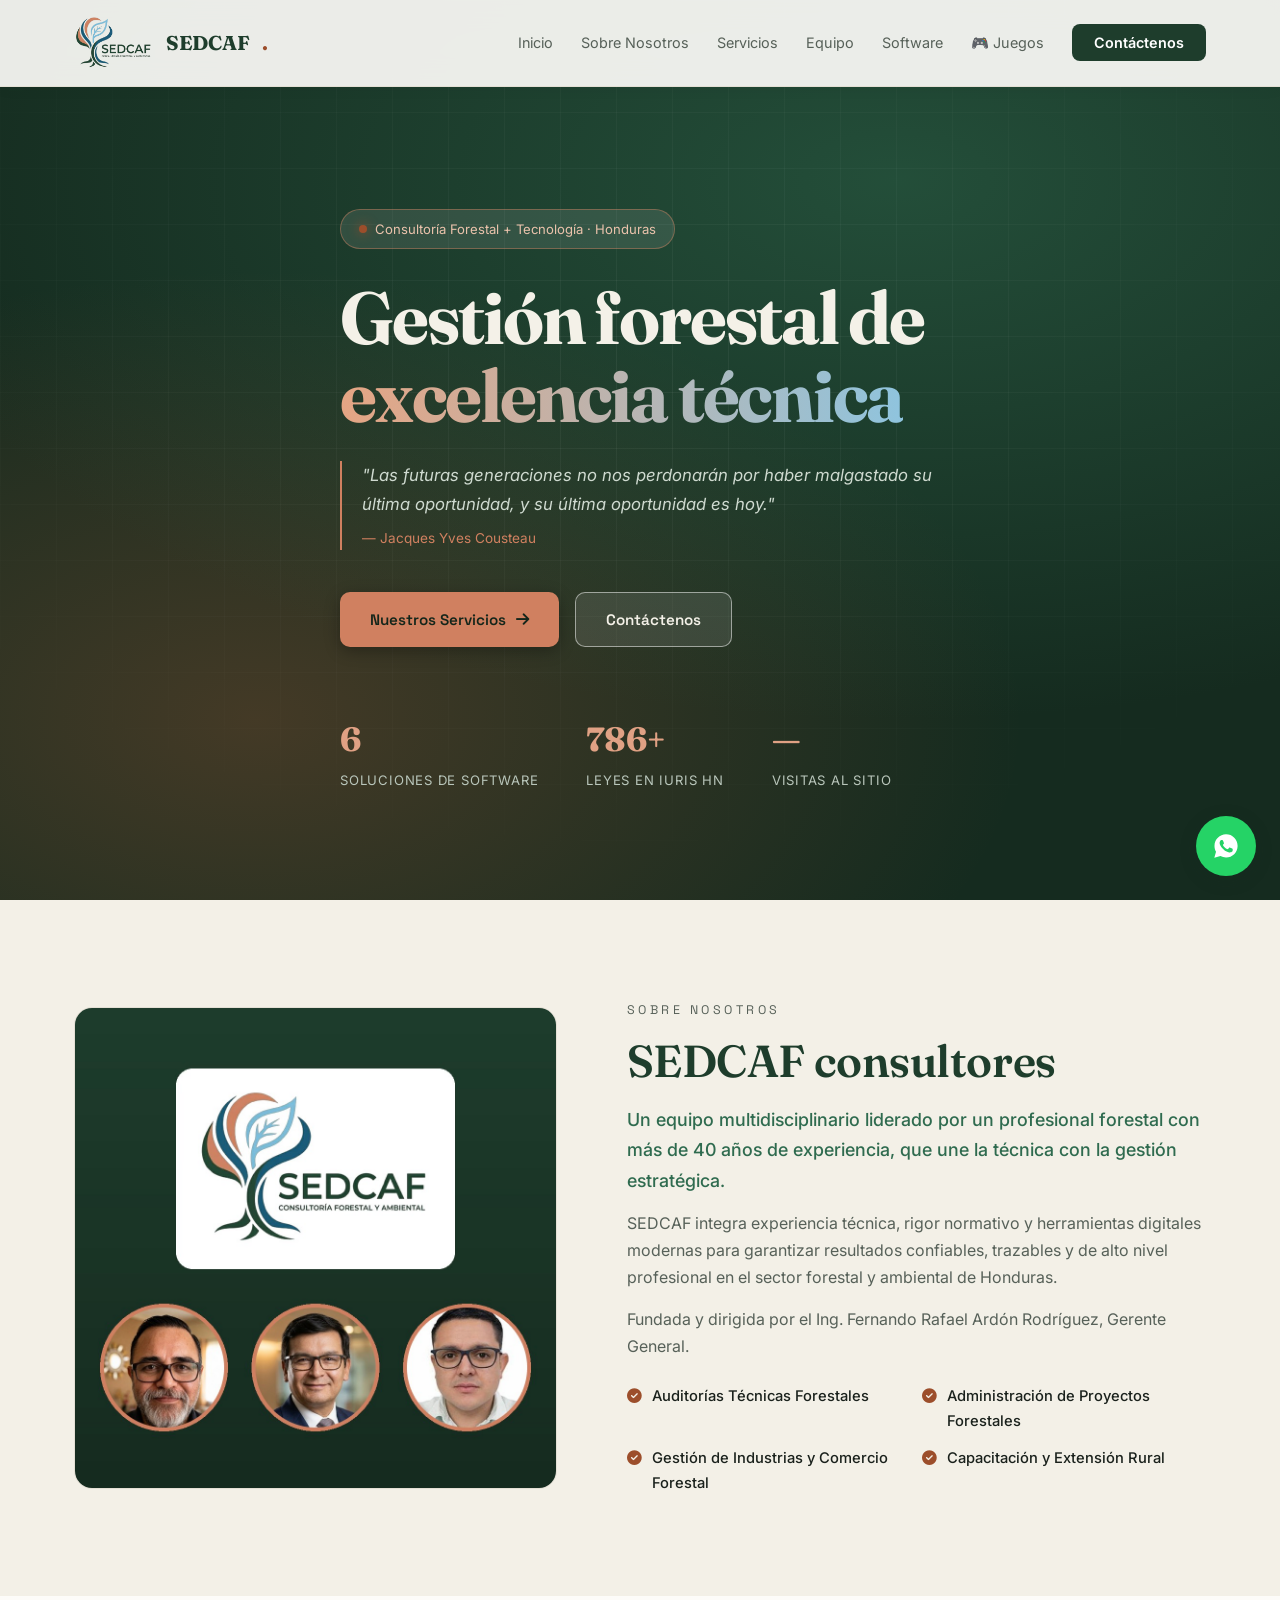
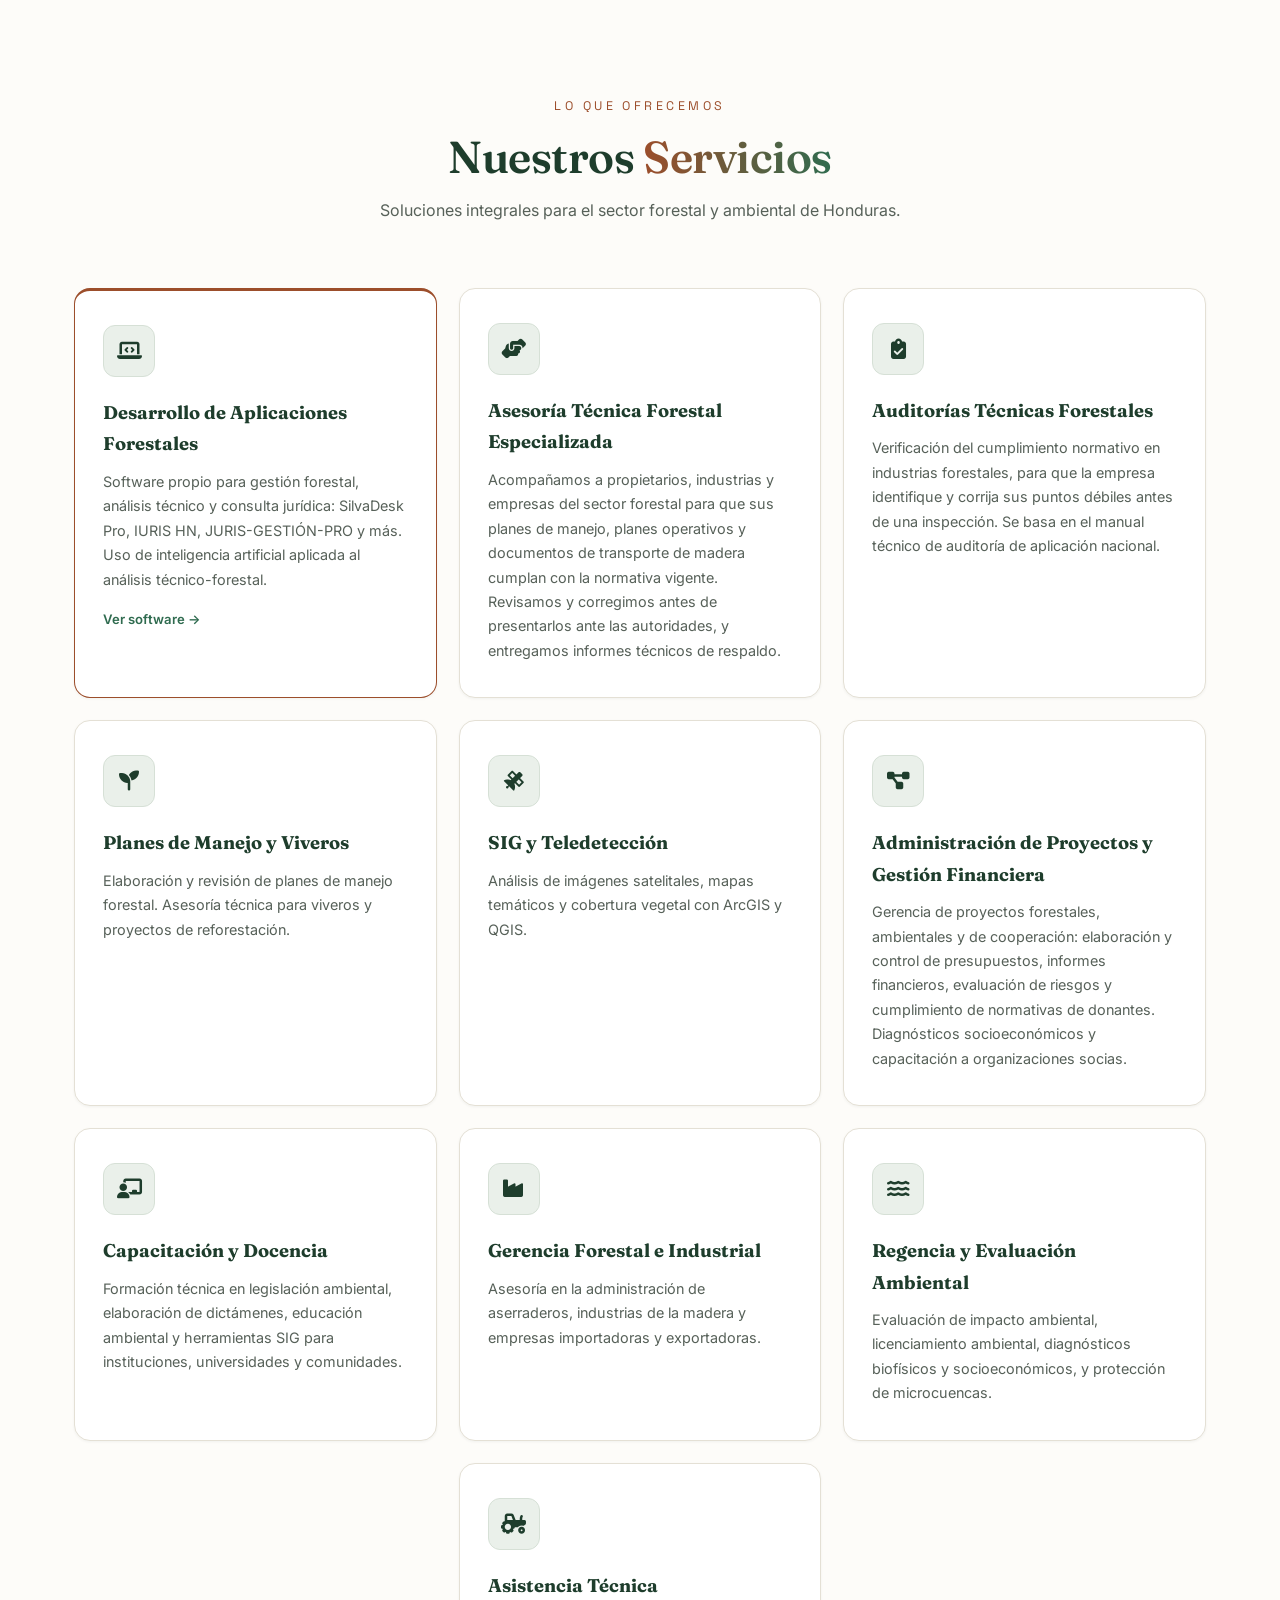
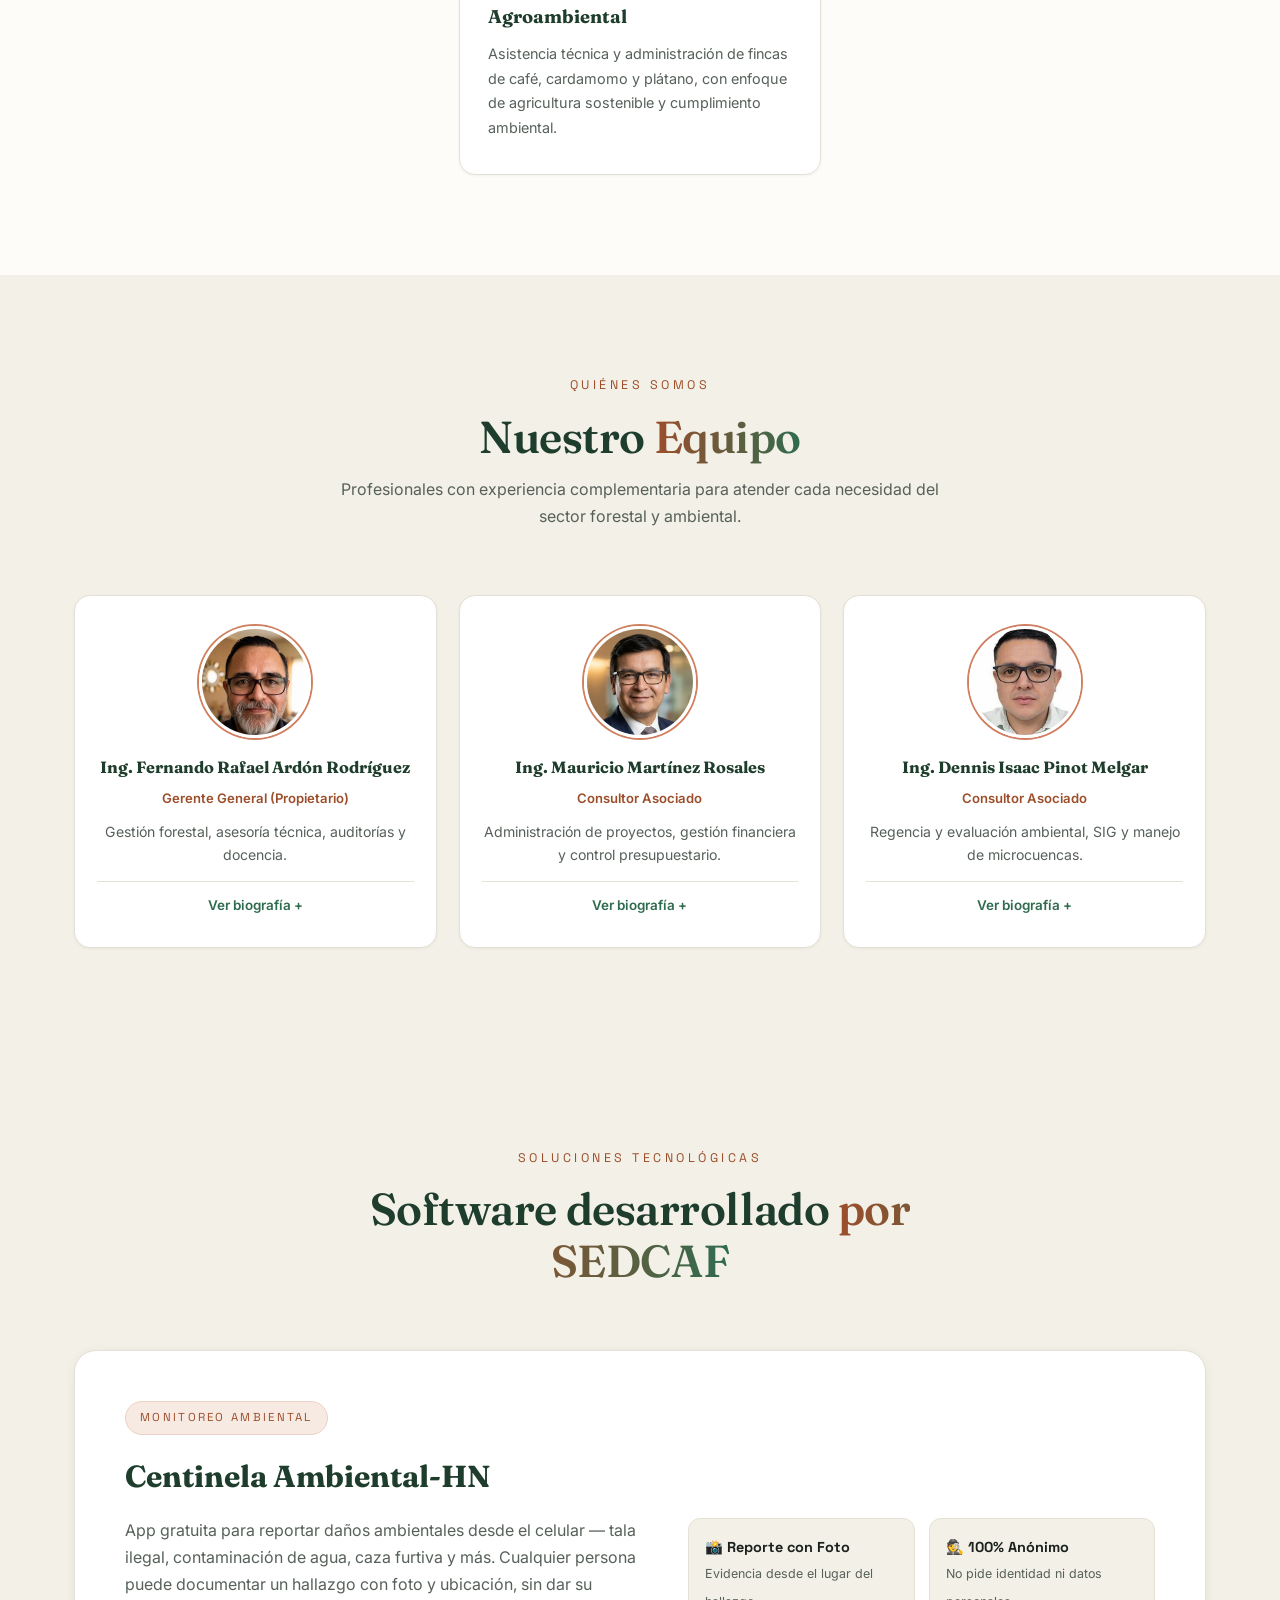
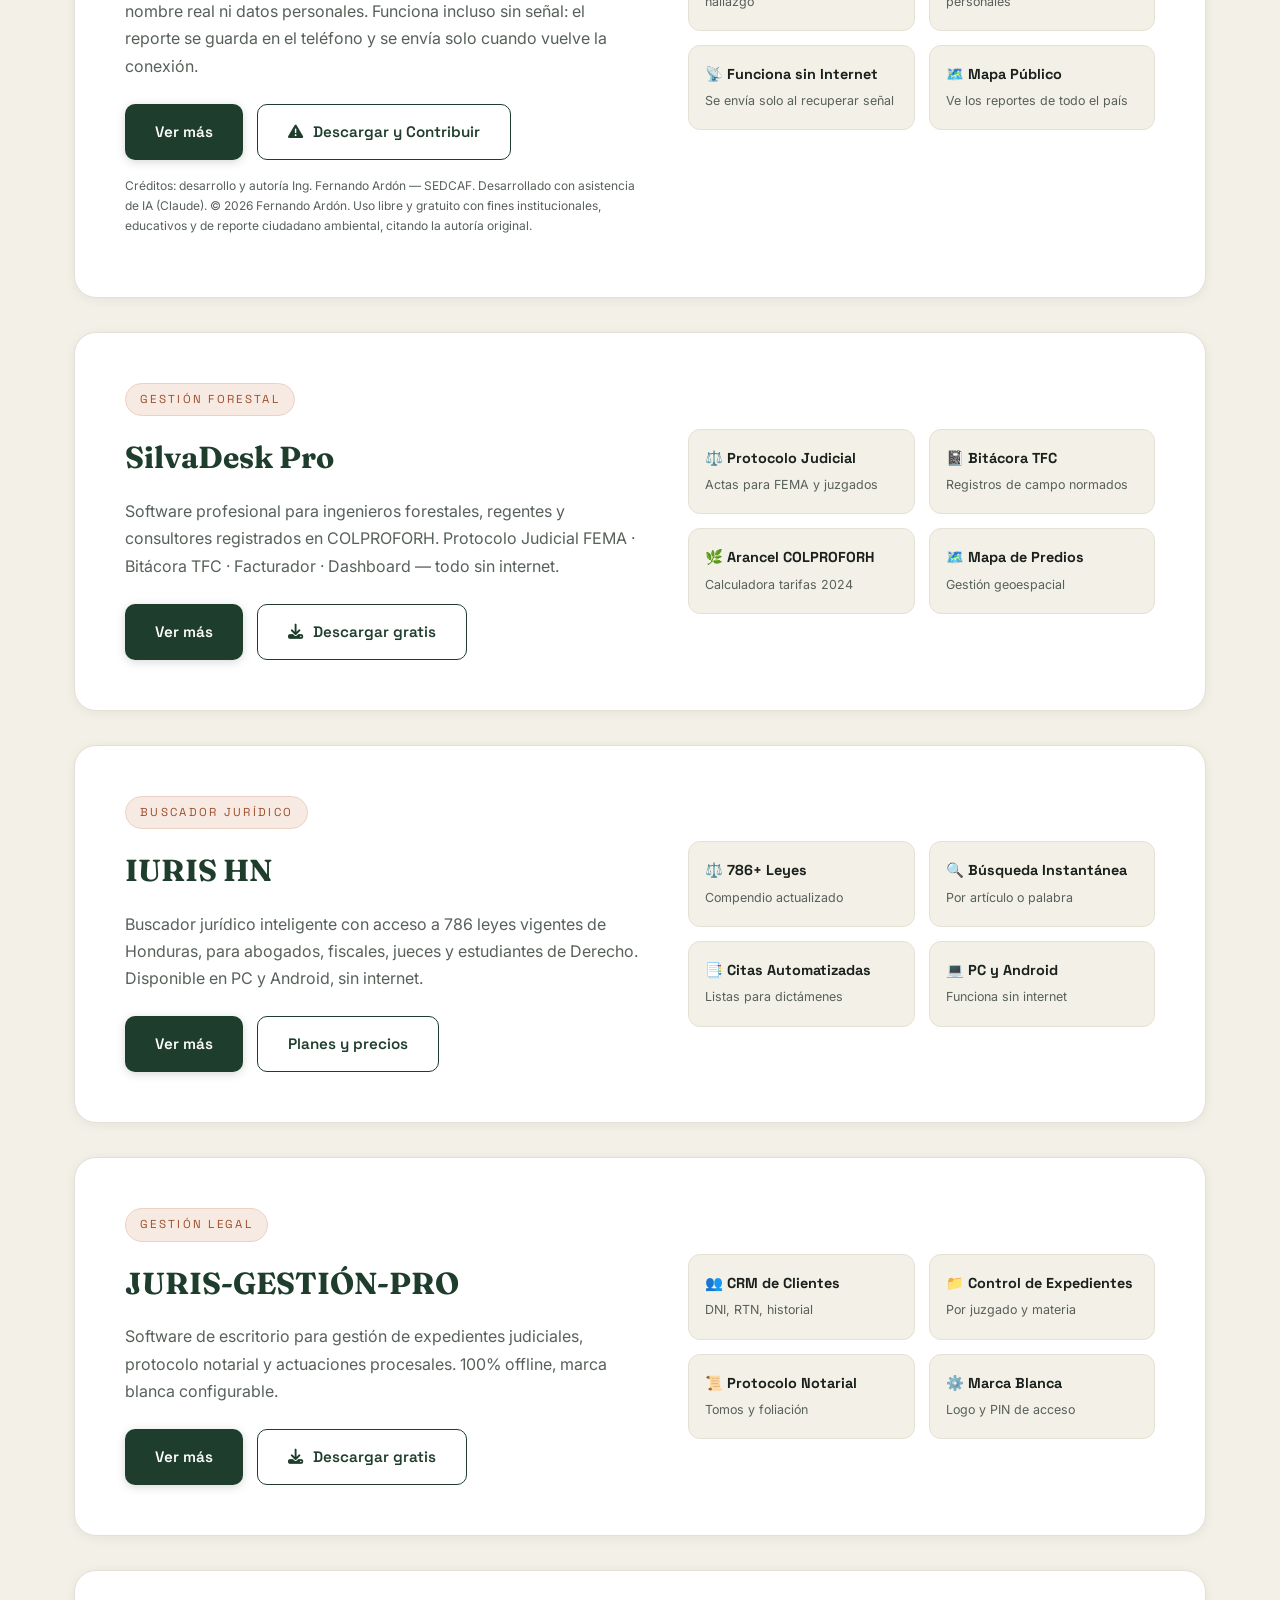
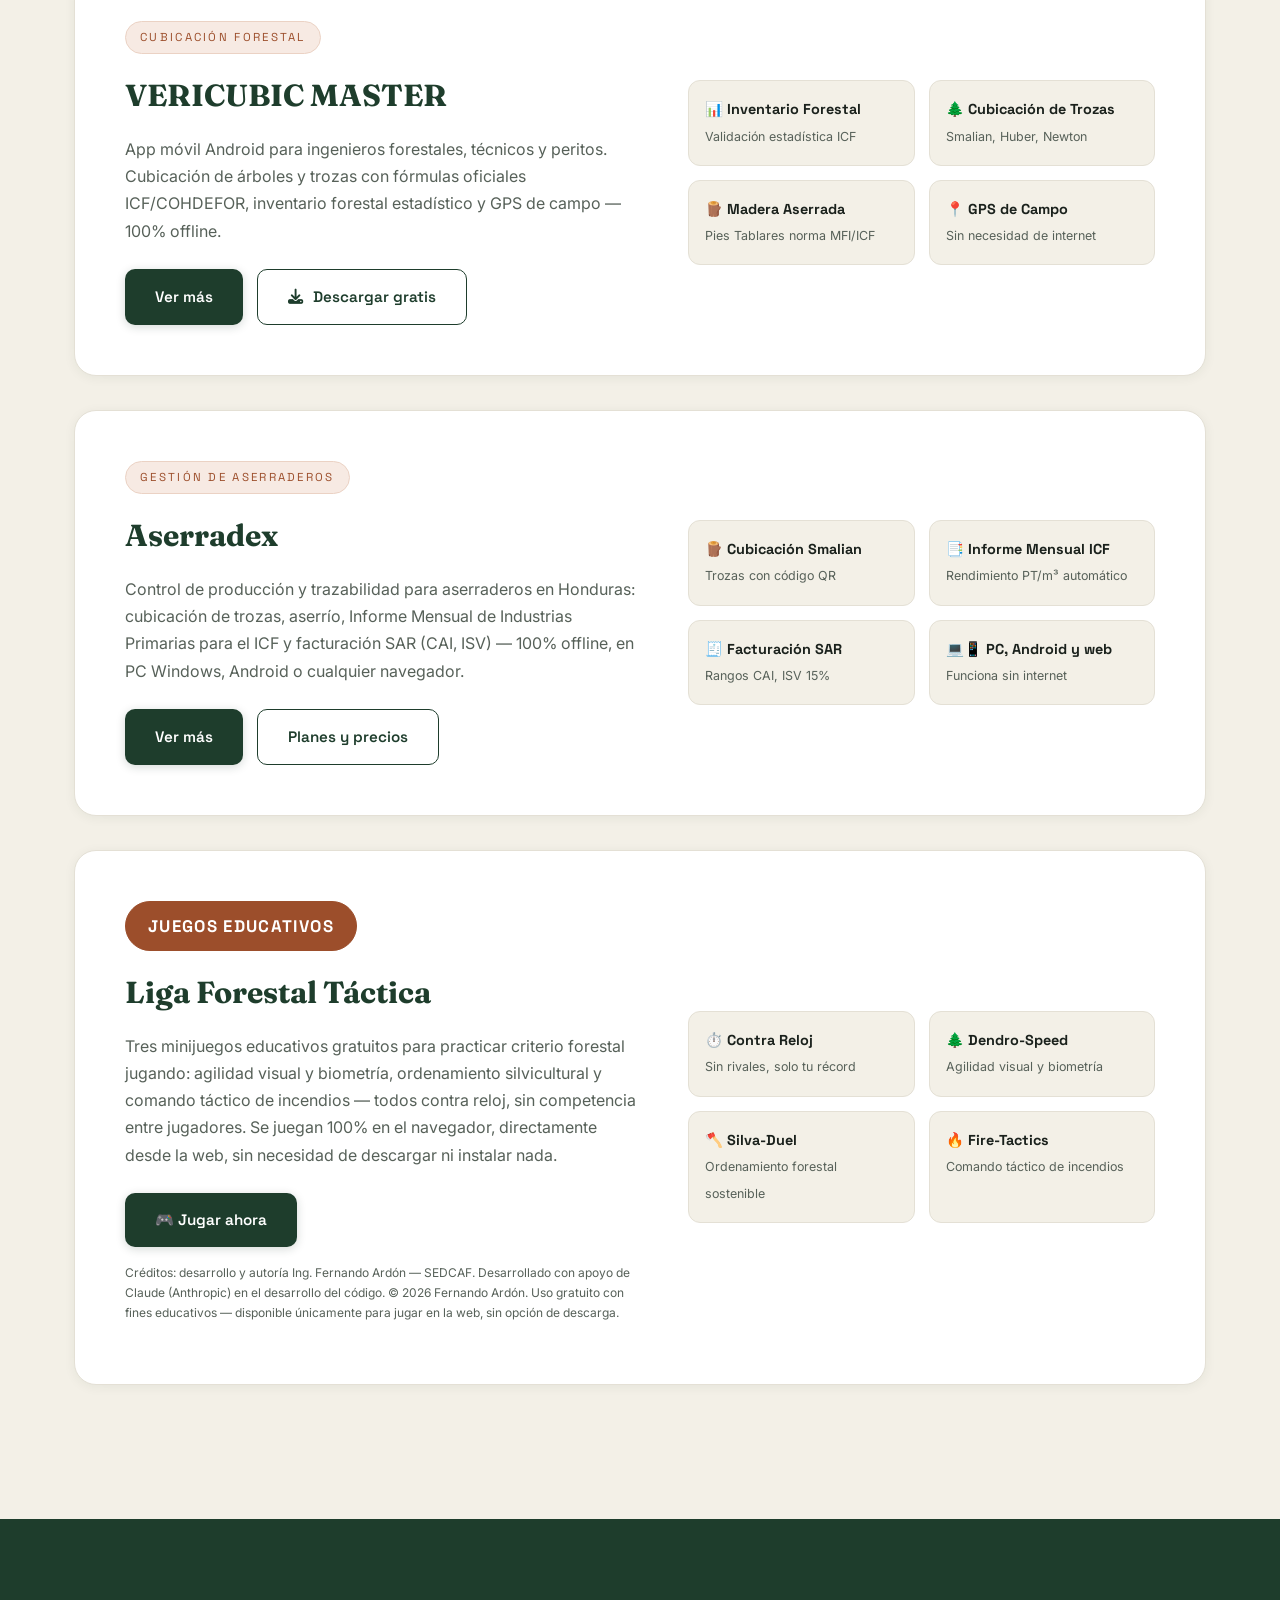
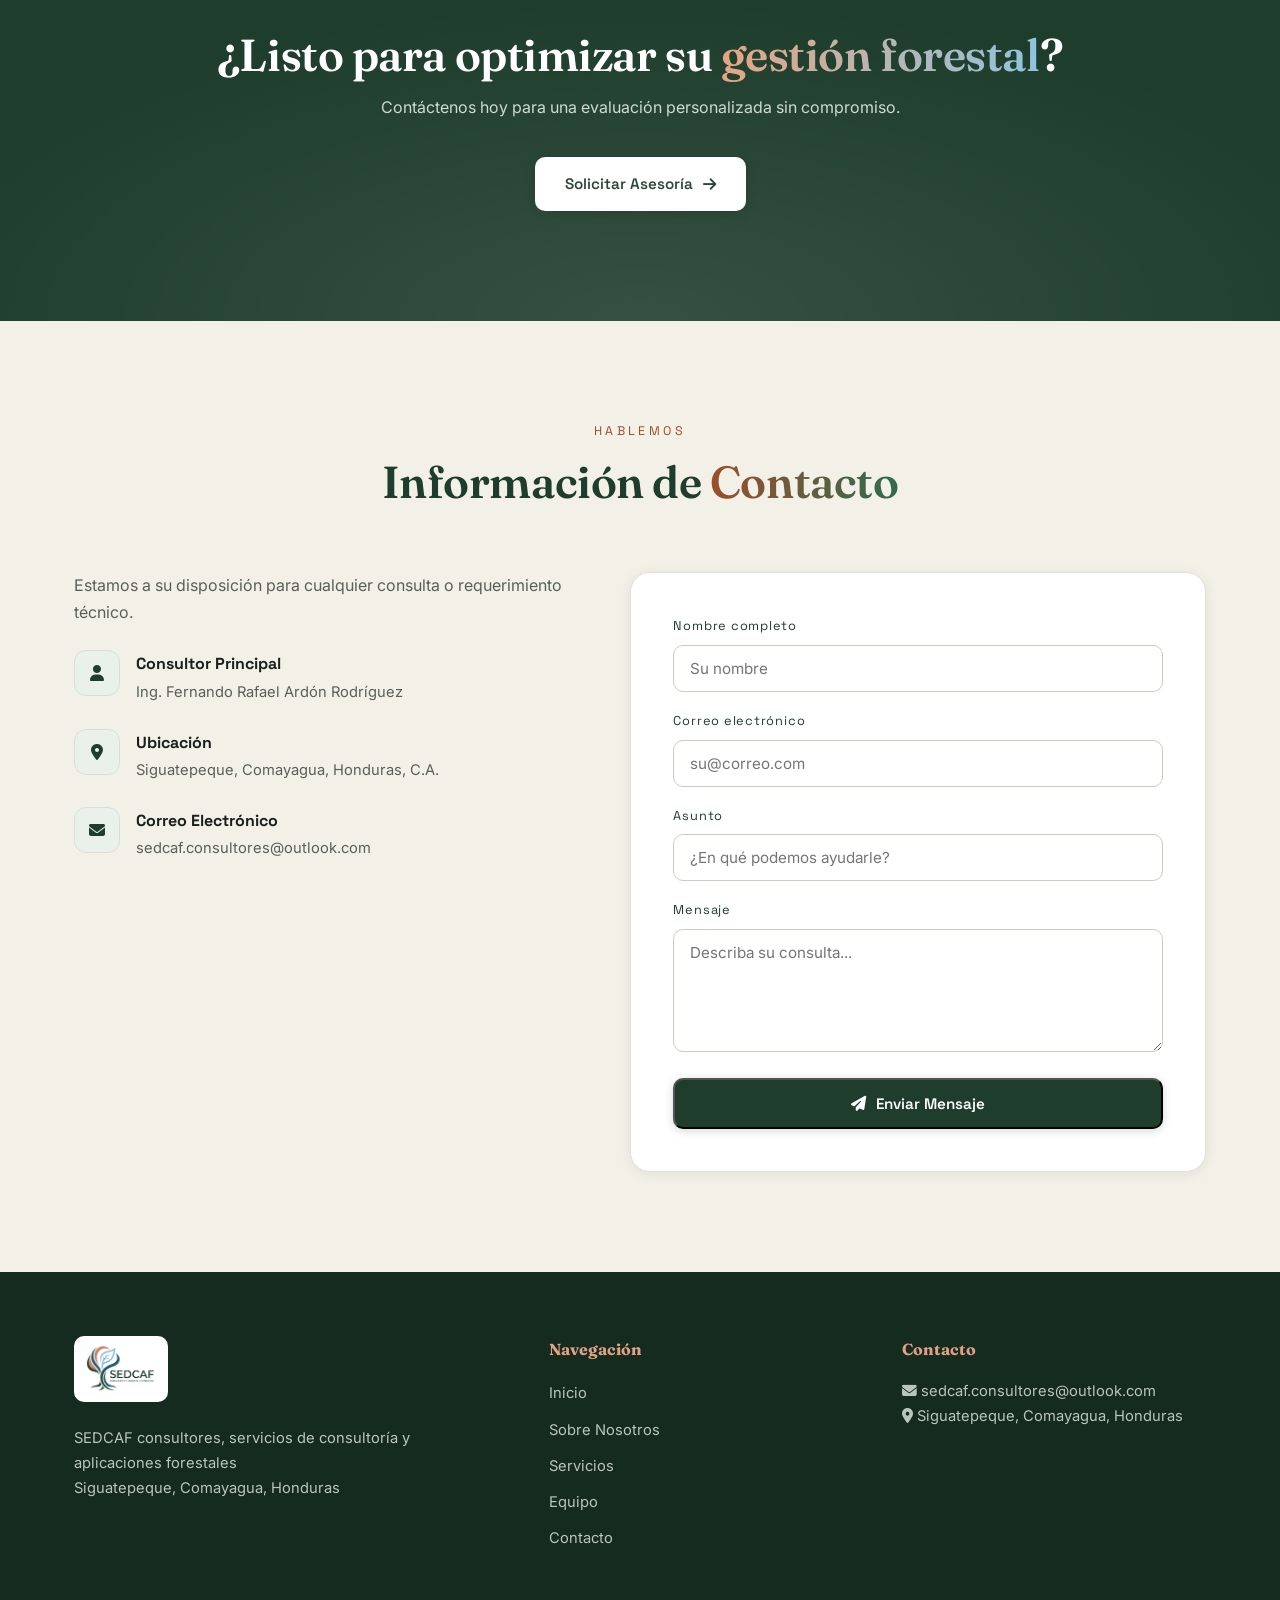
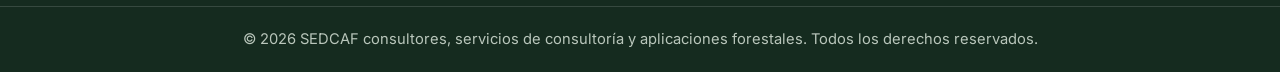
==== commit 922416ab: "Agregar servicio de Asistencia Técnica Agroambiental y 12 años de experiencia de Dennis Co-Authored-" ====
--- a/index.html
+++ b/index.html
@@ -266,6 +266,7 @@
    <div class="svc"><div class="icon"><i class="fa-solid fa-chalkboard-user"></i></div><h3>Capacitación y Docencia</h3><p>Formación técnica en legislación ambiental, elaboración de dictámenes, educación ambiental y herramientas SIG para instituciones, universidades y comunidades.</p></div>
    <div class="svc"><div class="icon"><i class="fa-solid fa-industry"></i></div><h3>Gerencia Forestal e Industrial</h3><p>Asesoría en la administración de aserraderos, industrias de la madera y empresas importadoras y exportadoras.</p></div>
    <div class="svc"><div class="icon"><i class="fa-solid fa-water"></i></div><h3>Regencia y Evaluación Ambiental</h3><p>Evaluación de impacto ambiental, licenciamiento ambiental, diagnósticos biofísicos y socioeconómicos, y protección de microcuencas.</p></div>
+   <div class="svc"><div class="icon"><i class="fa-solid fa-tractor"></i></div><h3>Asistencia Técnica Agroambiental</h3><p>Asistencia técnica y administración de fincas de café, cardamomo y plátano, con enfoque de agricultura sostenible y cumplimiento ambiental.</p></div>
   </div>
  </div>
 </section>
@@ -279,8 +280,8 @@
   </div>
   <div class="team-grid">
    <div class="member"><div class="avatar"><img src="assets/img/equipo/fernando.jpg" alt="Ing. Fernando Rafael Ardón Rodríguez" loading="lazy"></div><h3>Ing. Fernando Rafael Ardón Rodríguez</h3><p class="role">Gerente General (Propietario)</p><p>Gestión forestal, asesoría técnica, auditorías y docencia.</p><details class="bio"><summary>Ver biografía</summary><p>Ingeniero Forestal con orientación en Industrias Forestales y Dasónomo, con más de 40 años de trayectoria en el sector forestal de Honduras como consultor, gerente, asesor técnico, instructor y administrador. Realizó auditorías técnicas en industrias forestales para el ICF y elaboró un manual de auditoría de aplicación nacional. Hoy dirige SEDCAF, desarrolla aplicaciones forestales y comparte su experiencia en la docencia.</p></details></div>
-   <div class="member"><div class="avatar"><img src="assets/img/equipo/mauricio.jpg" alt="Ing. Mauricio Martínez Rosales" loading="lazy"></div><h3>Ing. Mauricio Martínez Rosales</h3><p class="role">Consultor Asociado</p><p>Administración de proyectos, gestión financiera y control presupuestario.</p><details class="bio"><summary>Ver biografía</summary><p>Ingeniero en Computación con Maestría en Ingeniería Económica y Financiera, y más de 30 años de trayectoria en administración de proyectos, gestión financiera y control de proyectos en entornos internacionales y de cooperación. Tiene más de 15 años de trayectoria en el Instituto Nacional Demócrata (NDI), en Tegucigalpa, donde avanzó desde asistente de contabilidad hasta gerente y director administrativo y financiero, y fue Administrador de Subconvenios Sénior para la región de América Latina y el Caribe: revisó propuestas y presupuestos de organizaciones socias, evaluó riesgos, dio seguimiento a la ejecución presupuestaria y capacitó a socios locales en el cumplimiento de normativas de donantes. Antes dirigió oficinas de administración de proyectos en empresas de tecnología en México. En SEDCAF apoya la administración y el seguimiento de proyectos, el control de presupuestos y riesgos, y la documentación de metodologías y estándares.</p></details></div>
-   <div class="member"><div class="avatar"><img src="assets/img/equipo/dennis.jpg" alt="Ing. Dennis Isaac Pinot Melgar" loading="lazy"></div><h3>Ing. Dennis Isaac Pinot Melgar</h3><p class="role">Consultor Asociado</p><p>Regencia y evaluación ambiental, SIG y manejo de microcuencas.</p><details class="bio"><summary>Ver biografía</summary><p>Ingeniero en Recursos Naturales y Ambiente, regente y evaluador ambiental y Prestador de Servicios Ambientales. Fue Perito Técnico de investigación en delitos ambientales en la Fiscalía Especial de Medio Ambiente (2023–2026). Ha elaborado estudios de impacto ambiental, diagnósticos biofísicos y socioeconómicos, declaratorias de microcuencas en Olancho y mapas de riesgo, con manejo avanzado de SIG. Cursa la Licenciatura en Derecho.</p></details></div>
+   <div class="member"><div class="avatar"><img src="assets/img/equipo/mauricio.jpg" alt="Ing. Mauricio Martínez Rosales" loading="lazy"></div><h3>Ing. Mauricio Martínez Rosales</h3><p class="role">Consultor Asociado</p><p>Administración de proyectos, gestión financiera y control presupuestario.</p><details class="bio"><summary>Ver biografía</summary><p>Ingeniero en Computación con Maestría en Ingeniería Económica y Financiera, y más de 30 años de trayectoria en administración de proyectos, gestión financiera y control de proyectos en entornos internacionales y de cooperación. Tiene más de 15 años de trayectoria en el Instituto Nacional Demócrata (NDI), en Tegucigalpa, donde avanzó desde asistente de contabilidad hasta gerente y director administrativo y financiero, y fue Administrador de Subconvenios Sénior para la región de América Latina y el Caribe: revisó propuestas y presupuestos de organizaciones socias, evaluó riesgos, dio seguimiento a la ejecución presupuestaria y capacitó a socios locales en el cumplimiento de normativas de donantes. Desde octubre de 2025 es consultor en administración de subconvenios en el NDI. Antes dirigió oficinas de administración de proyectos en empresas de tecnología en México. En SEDCAF apoya la administración y el seguimiento de proyectos, el control de presupuestos y riesgos, y la documentación de metodologías y estándares.</p></details></div>
+   <div class="member"><div class="avatar"><img src="assets/img/equipo/dennis.jpg" alt="Ing. Dennis Isaac Pinot Melgar" loading="lazy"></div><h3>Ing. Dennis Isaac Pinot Melgar</h3><p class="role">Consultor Asociado</p><p>Regencia y evaluación ambiental, SIG y manejo de microcuencas.</p><details class="bio"><summary>Ver biografía</summary><p>Ingeniero en Recursos Naturales y Ambiente, regente y evaluador ambiental y Prestador de Servicios Ambientales. Fue Perito Técnico de investigación en delitos ambientales en la Fiscalía Especial de Medio Ambiente (2023–2026). Ha elaborado estudios de impacto ambiental, diagnósticos biofísicos y socioeconómicos, declaratorias de microcuencas en Olancho y mapas de riesgo, con manejo avanzado de SIG. Cuenta con 12 años de experiencia en su área, incluida la administración y la asistencia técnica en fincas de café, cardamomo y plátano. Cursa la Licenciatura en Derecho.</p></details></div>
   </div>
  </div>
 </section>
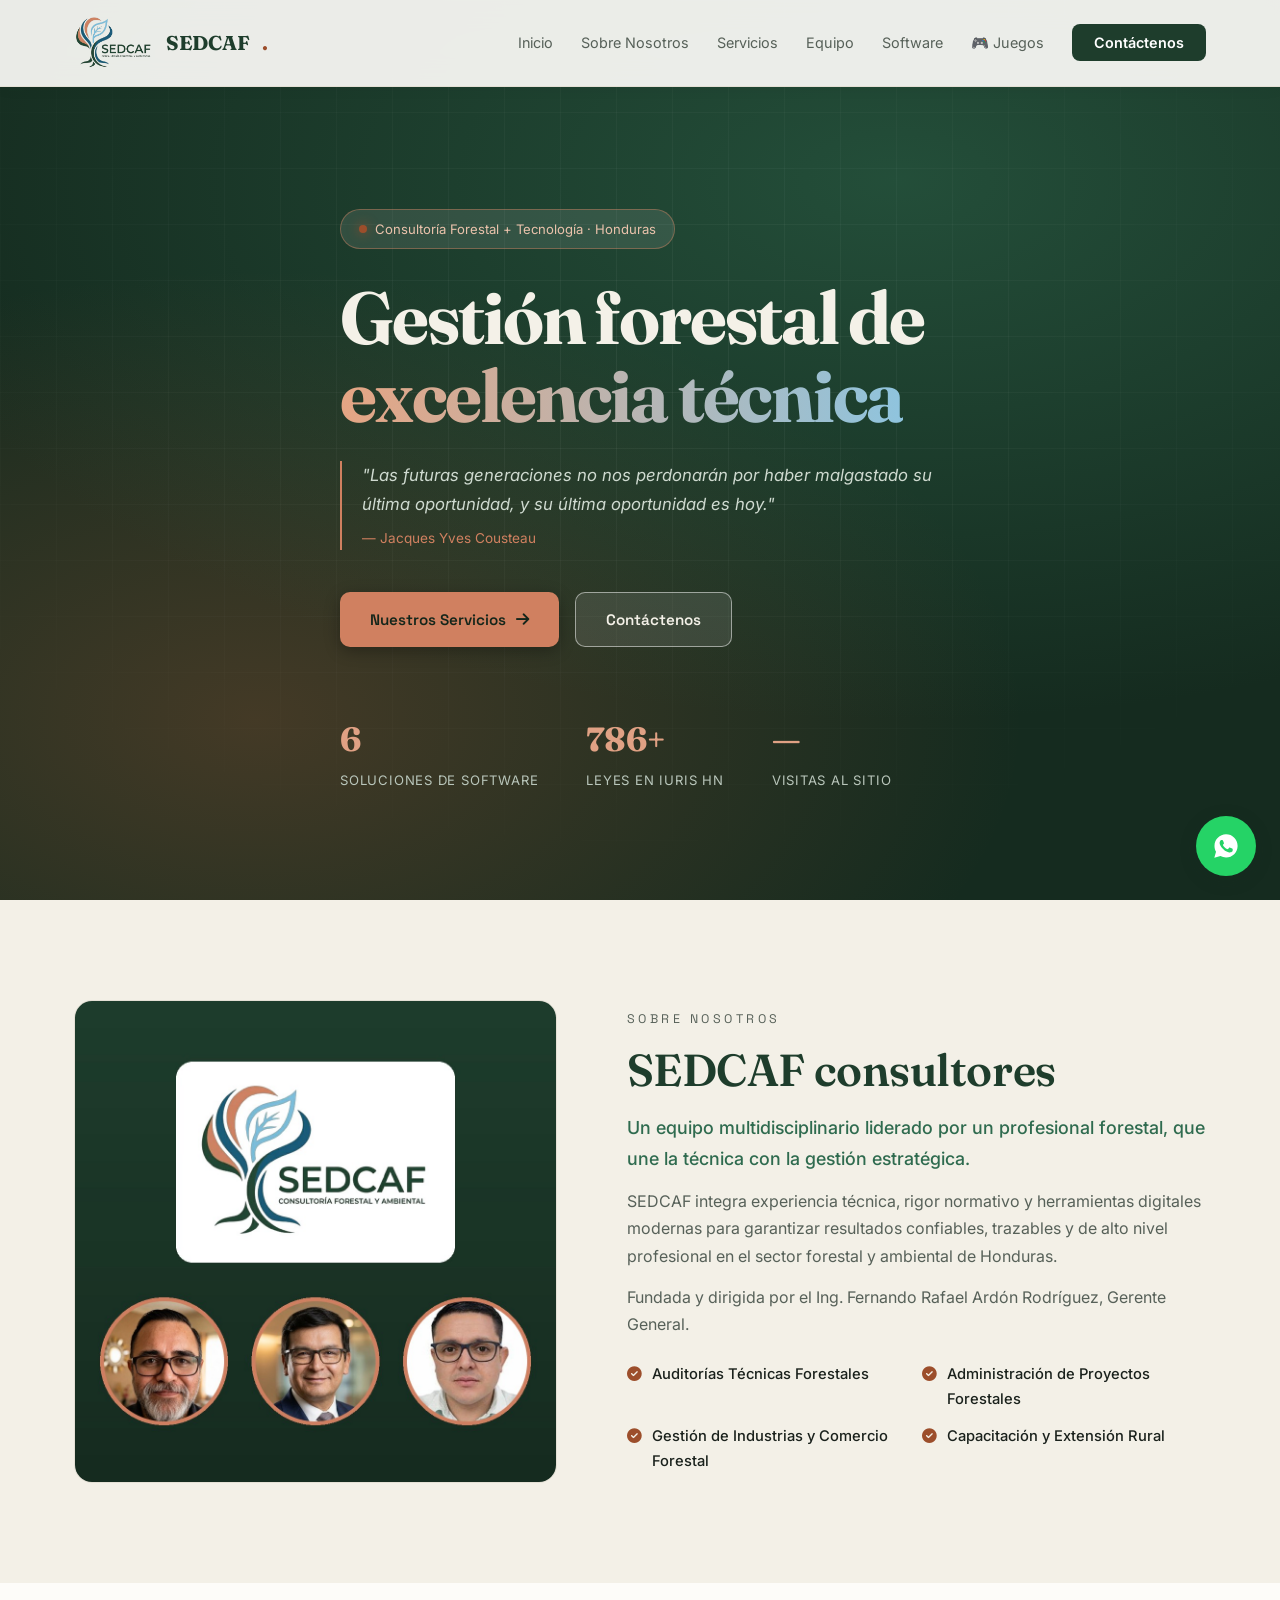
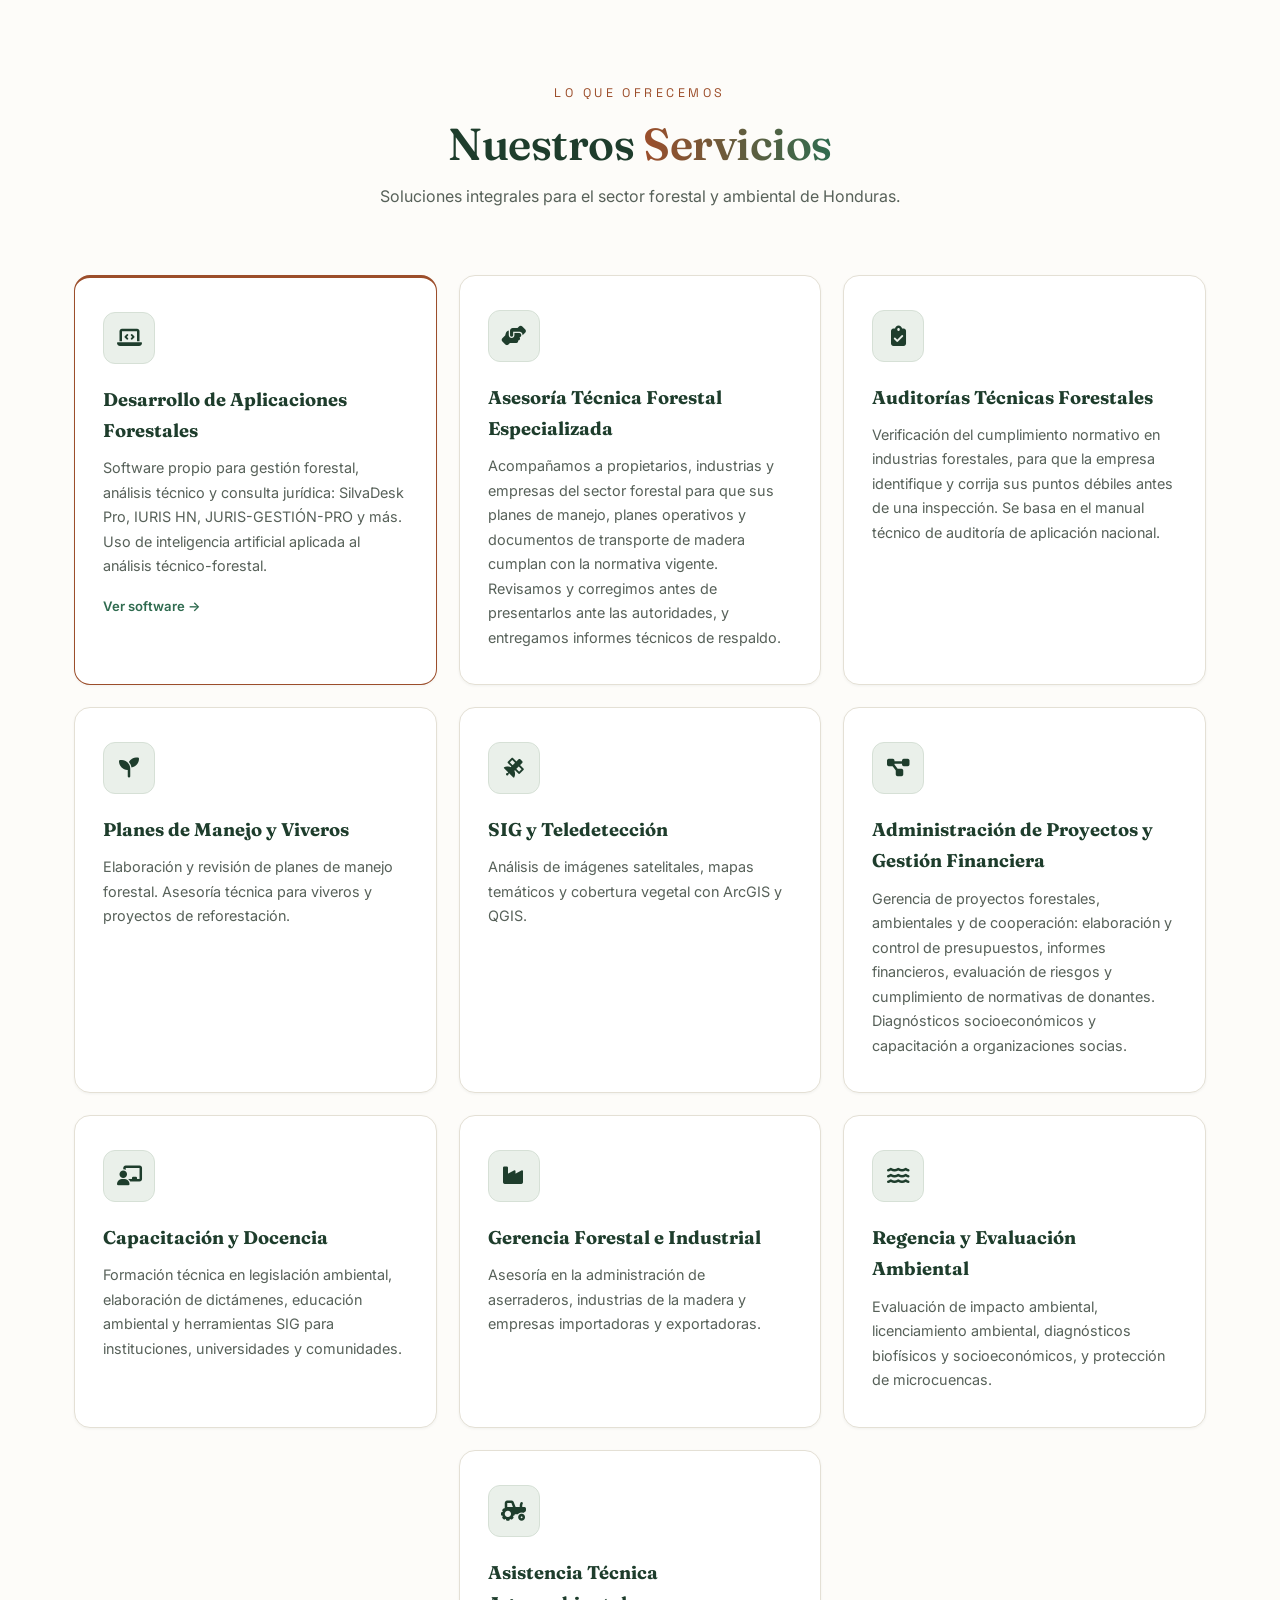
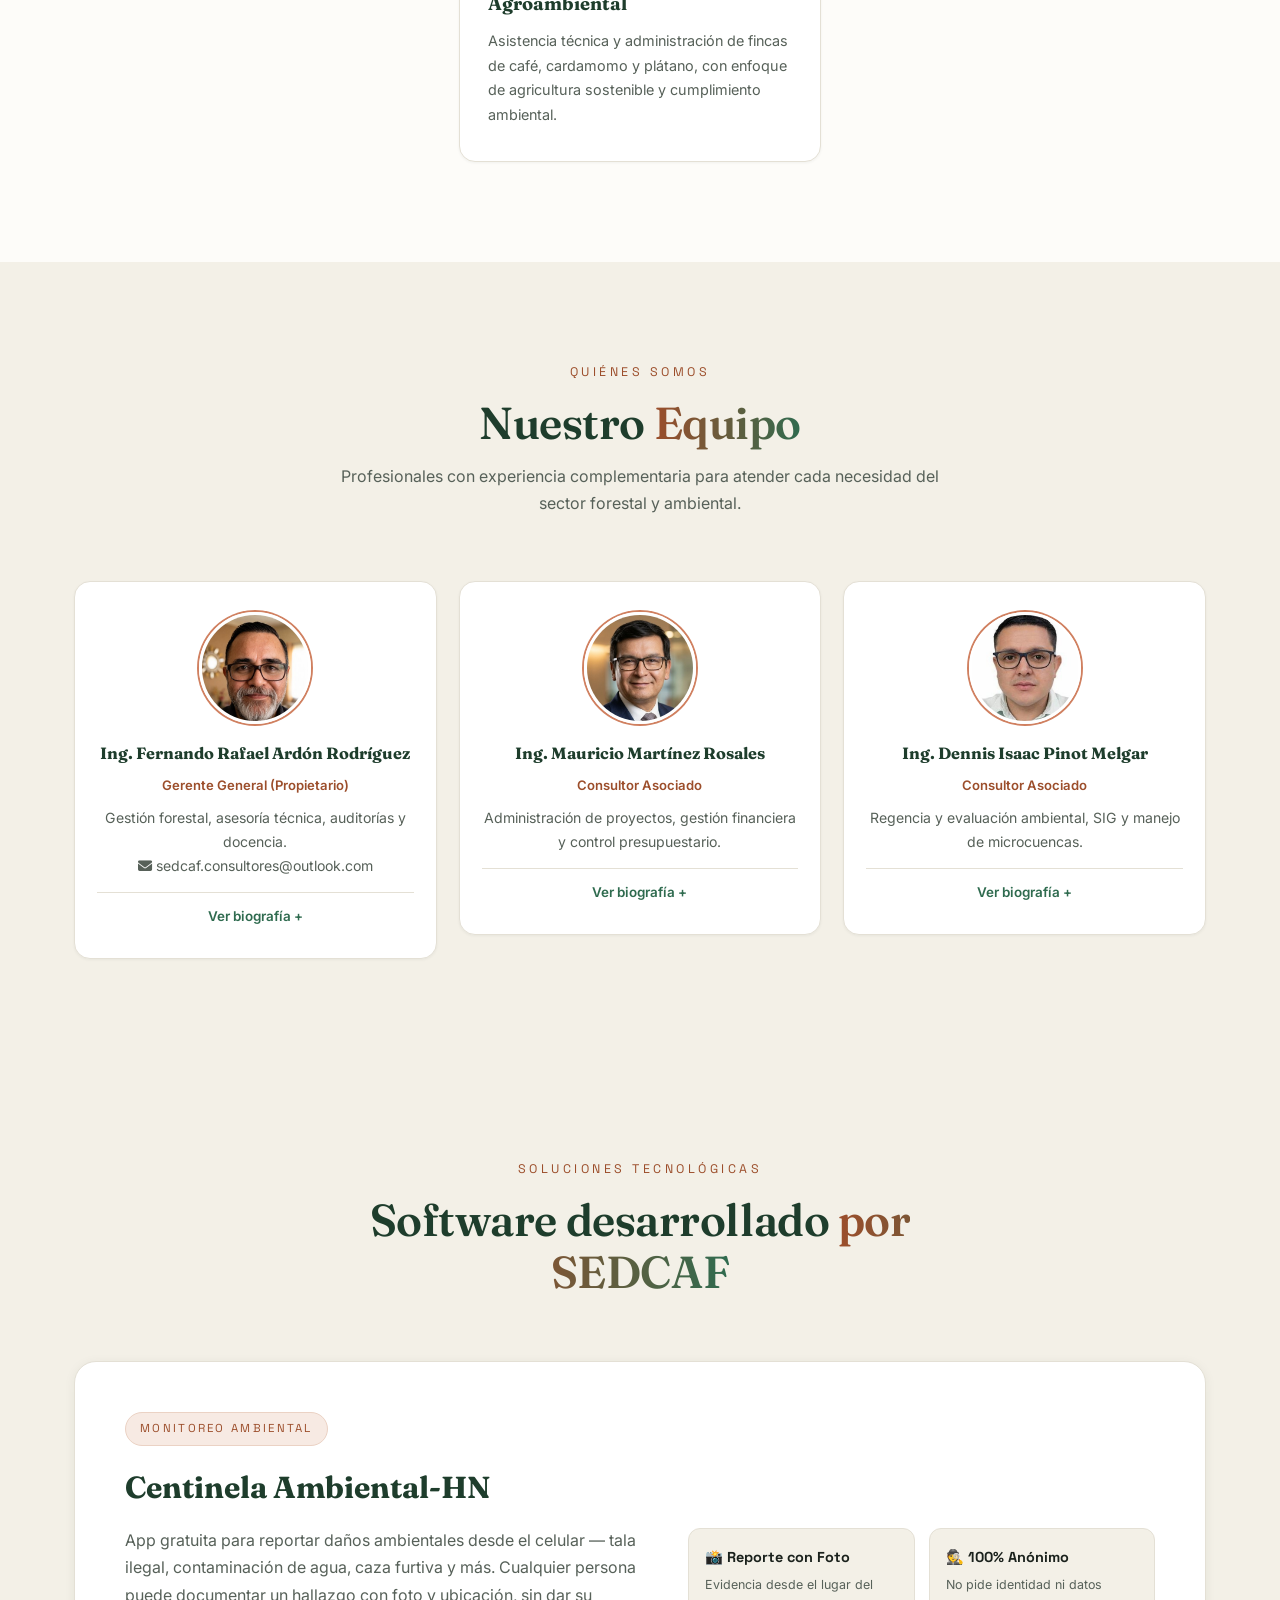
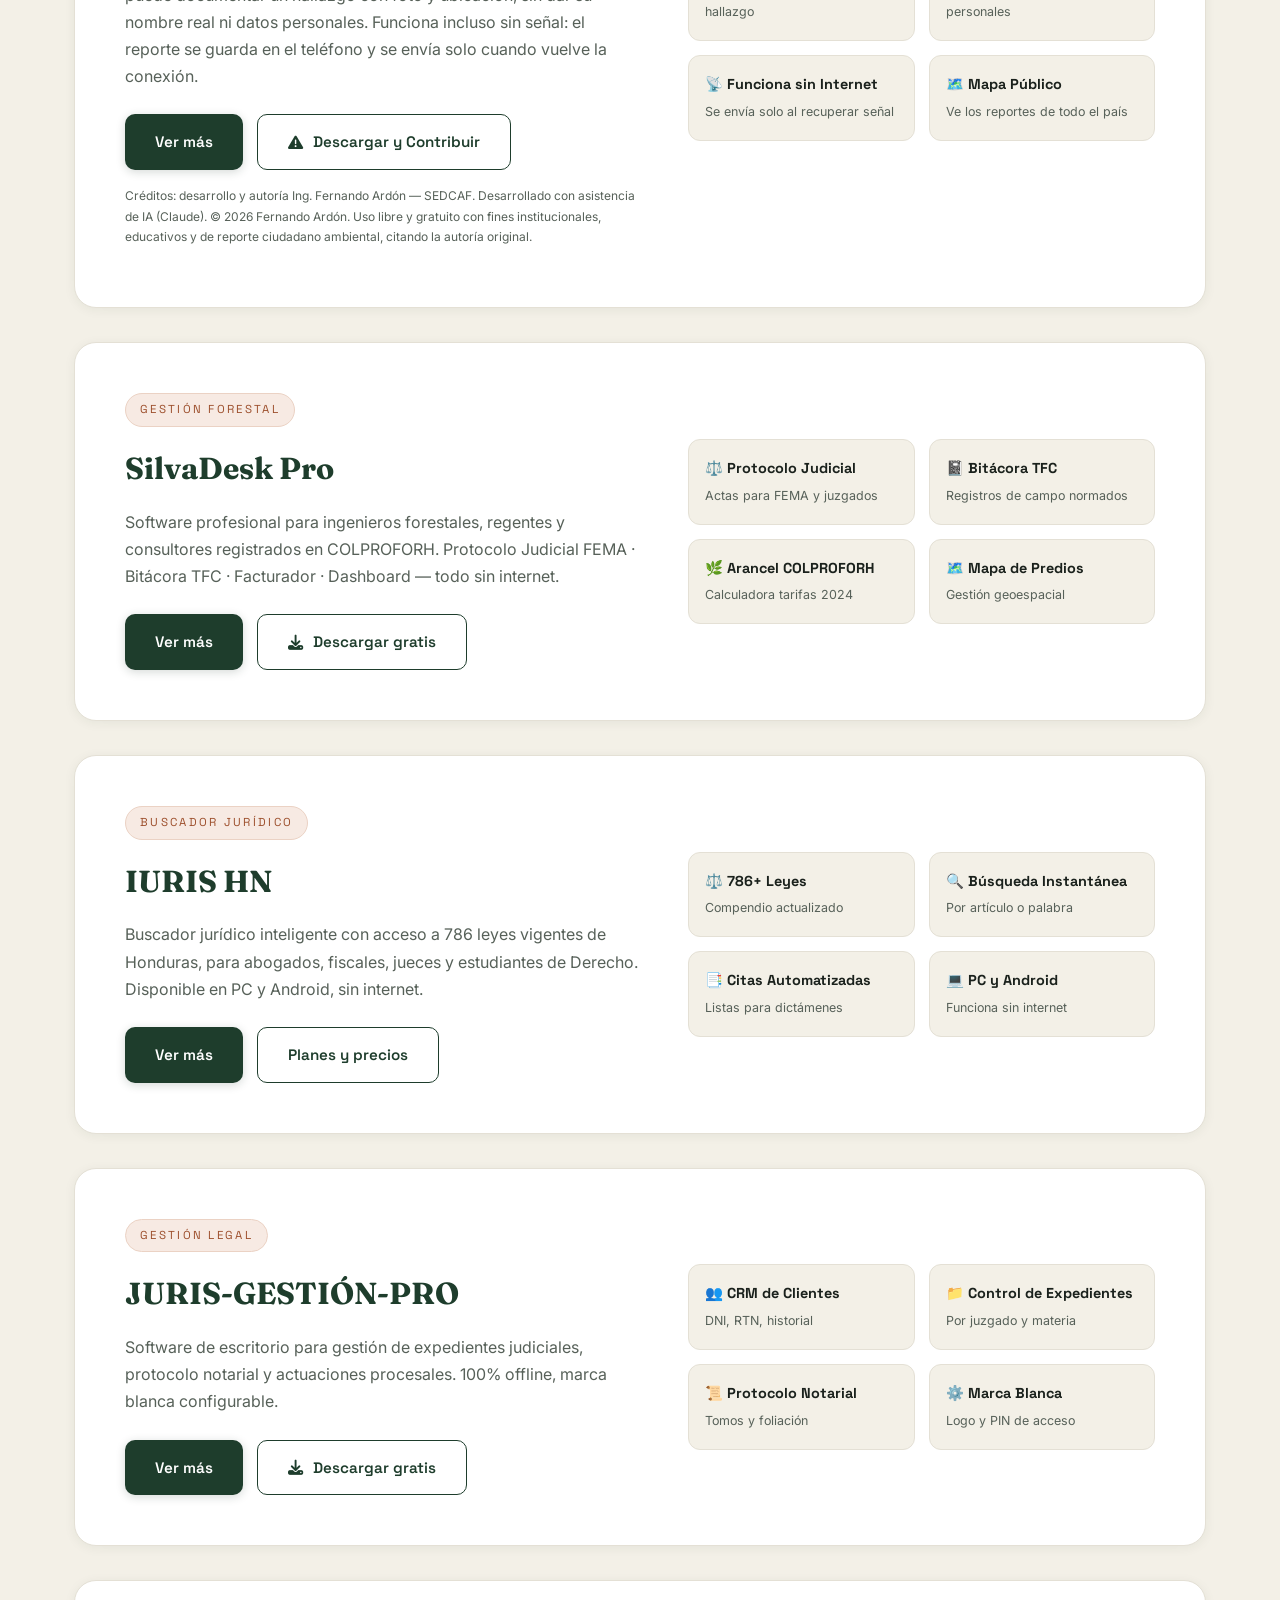
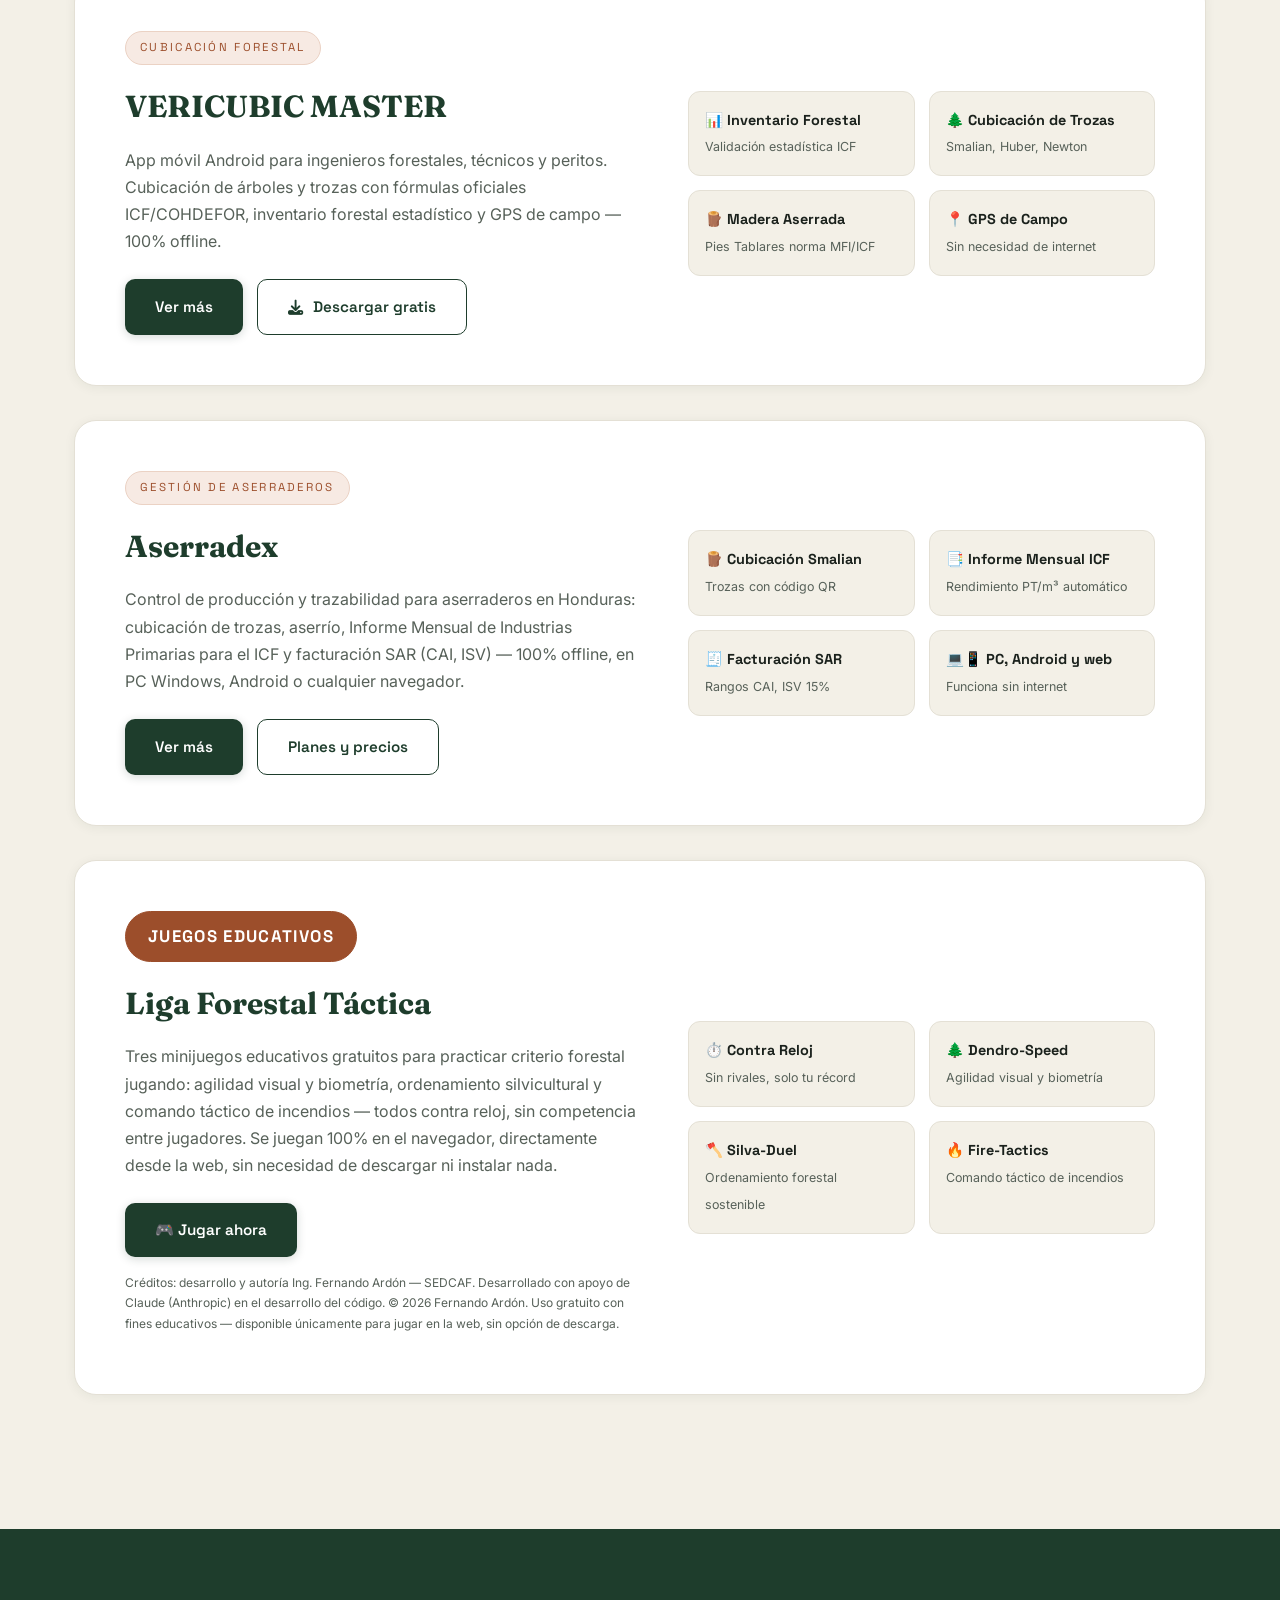
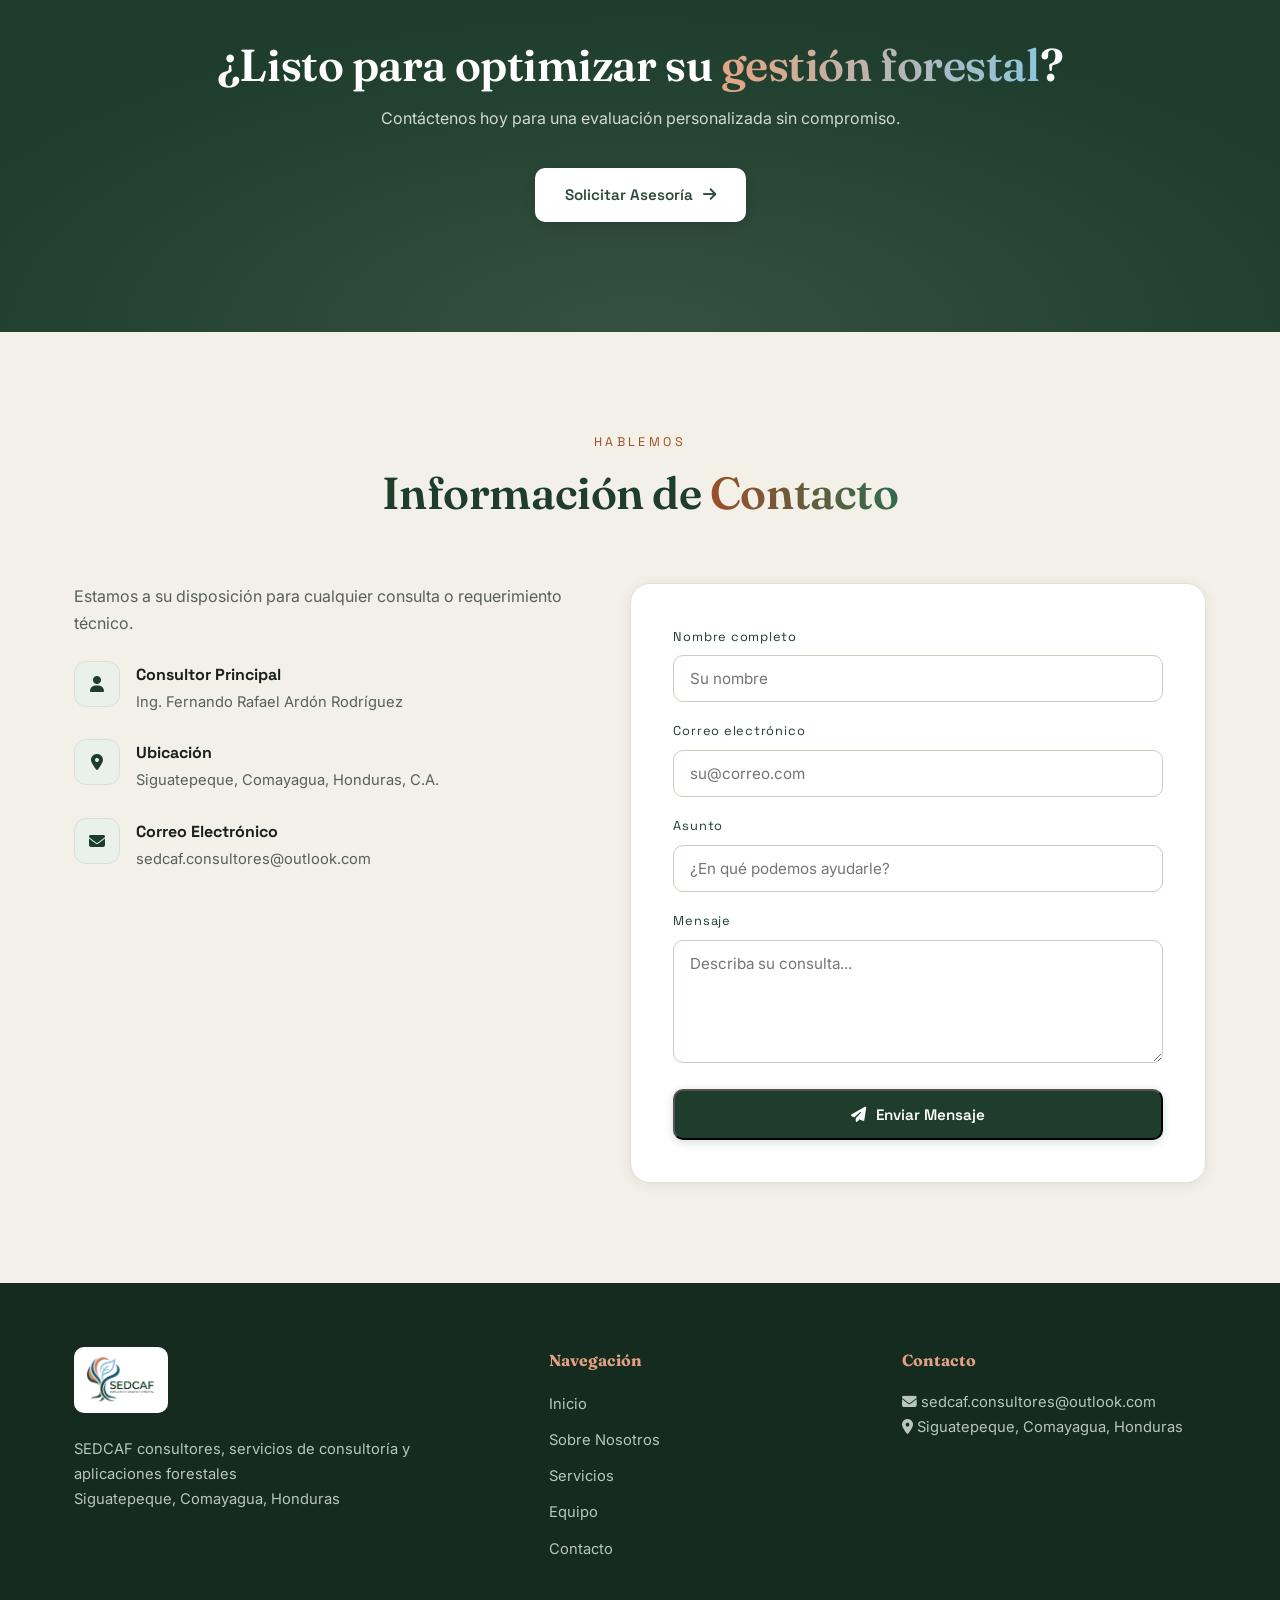
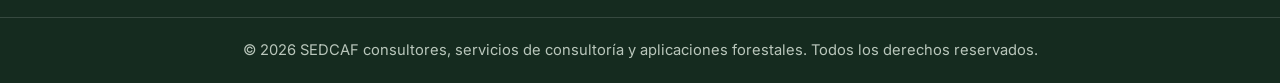
==== commit 9b8d3029: "Quitar "40 años" de meta, Equipo y biografía; agregar correo a la tarjeta de Fernando Co-Authored-By" ====
--- a/index.html
+++ b/index.html
@@ -4,7 +4,7 @@
 <meta charset="UTF-8">
 <meta name="viewport" content="width=device-width, initial-scale=1.0">
 <title>SEDCAF | Consultoría Forestal</title>
-<meta name="description" content="SEDCAF consultores, servicios de consultoría y aplicaciones forestales. Más de 40 años de experiencia en gestión forestal, auditorías y proyectos en Honduras.">
+<meta name="description" content="SEDCAF consultores, servicios de consultoría y aplicaciones forestales. Experiencia en gestión forestal, auditorías y proyectos en Honduras.">
 <link href="https://fonts.googleapis.com/css2?family=Fraunces:opsz,wght@9..144,400;9..144,600;9..144,700&family=Space+Grotesk:wght@500;600;700&family=Inter:wght@300;400;500;600&display=swap" rel="stylesheet">
 <link rel="stylesheet" href="https://cdnjs.cloudflare.com/ajax/libs/font-awesome/6.4.0/css/all.min.css">
 
@@ -236,7 +236,7 @@
   <div class="about-text">
    <p class="section-label">Sobre Nosotros</p>
    <h2>SEDCAF consultores</h2>
-   <p class="lead">Un equipo multidisciplinario liderado por un profesional forestal con más de 40 años de experiencia, que une la técnica con la gestión estratégica.</p>
+   <p class="lead">Un equipo multidisciplinario liderado por un profesional forestal, que une la técnica con la gestión estratégica.</p>
    <p>SEDCAF integra experiencia técnica, rigor normativo y herramientas digitales modernas para garantizar resultados confiables, trazables y de alto nivel profesional en el sector forestal y ambiental de Honduras.</p>
    <p>Fundada y dirigida por el Ing. Fernando Rafael Ardón Rodríguez, Gerente General.</p>
    <ul class="feature-list">
@@ -279,7 +279,7 @@
    <p class="sub">Profesionales con experiencia complementaria para atender cada necesidad del sector forestal y ambiental.</p>
   </div>
   <div class="team-grid">
-   <div class="member"><div class="avatar"><img src="assets/img/equipo/fernando.jpg" alt="Ing. Fernando Rafael Ardón Rodríguez" loading="lazy"></div><h3>Ing. Fernando Rafael Ardón Rodríguez</h3><p class="role">Gerente General (Propietario)</p><p>Gestión forestal, asesoría técnica, auditorías y docencia.</p><details class="bio"><summary>Ver biografía</summary><p>Ingeniero Forestal con orientación en Industrias Forestales y Dasónomo, con más de 40 años de trayectoria en el sector forestal de Honduras como consultor, gerente, asesor técnico, instructor y administrador. Realizó auditorías técnicas en industrias forestales para el ICF y elaboró un manual de auditoría de aplicación nacional. Hoy dirige SEDCAF, desarrolla aplicaciones forestales y comparte su experiencia en la docencia.</p></details></div>
+   <div class="member"><div class="avatar"><img src="assets/img/equipo/fernando.jpg" alt="Ing. Fernando Rafael Ardón Rodríguez" loading="lazy"></div><h3>Ing. Fernando Rafael Ardón Rodríguez</h3><p class="role">Gerente General (Propietario)</p><p>Gestión forestal, asesoría técnica, auditorías y docencia.</p><p><i class="fa-solid fa-envelope"></i> sedcaf.consultores@outlook.com</p><details class="bio"><summary>Ver biografía</summary><p>Ingeniero Forestal con orientación en Industrias Forestales y Dasónomo, con trayectoria en el sector forestal de Honduras como consultor, gerente, asesor técnico, instructor y administrador. Realizó auditorías técnicas en industrias forestales para el ICF y elaboró un manual de auditoría de aplicación nacional. Hoy dirige SEDCAF, desarrolla aplicaciones forestales y comparte su experiencia en la docencia.</p></details></div>
    <div class="member"><div class="avatar"><img src="assets/img/equipo/mauricio.jpg" alt="Ing. Mauricio Martínez Rosales" loading="lazy"></div><h3>Ing. Mauricio Martínez Rosales</h3><p class="role">Consultor Asociado</p><p>Administración de proyectos, gestión financiera y control presupuestario.</p><details class="bio"><summary>Ver biografía</summary><p>Ingeniero en Computación con Maestría en Ingeniería Económica y Financiera, y más de 30 años de trayectoria en administración de proyectos, gestión financiera y control de proyectos en entornos internacionales y de cooperación. Tiene más de 15 años de trayectoria en el Instituto Nacional Demócrata (NDI), en Tegucigalpa, donde avanzó desde asistente de contabilidad hasta gerente y director administrativo y financiero, y fue Administrador de Subconvenios Sénior para la región de América Latina y el Caribe: revisó propuestas y presupuestos de organizaciones socias, evaluó riesgos, dio seguimiento a la ejecución presupuestaria y capacitó a socios locales en el cumplimiento de normativas de donantes. Desde octubre de 2025 es consultor en administración de subconvenios en el NDI. Antes dirigió oficinas de administración de proyectos en empresas de tecnología en México. En SEDCAF apoya la administración y el seguimiento de proyectos, el control de presupuestos y riesgos, y la documentación de metodologías y estándares.</p></details></div>
    <div class="member"><div class="avatar"><img src="assets/img/equipo/dennis.jpg" alt="Ing. Dennis Isaac Pinot Melgar" loading="lazy"></div><h3>Ing. Dennis Isaac Pinot Melgar</h3><p class="role">Consultor Asociado</p><p>Regencia y evaluación ambiental, SIG y manejo de microcuencas.</p><details class="bio"><summary>Ver biografía</summary><p>Ingeniero en Recursos Naturales y Ambiente, regente y evaluador ambiental y Prestador de Servicios Ambientales. Fue Perito Técnico de investigación en delitos ambientales en la Fiscalía Especial de Medio Ambiente (2023–2026). Ha elaborado estudios de impacto ambiental, diagnósticos biofísicos y socioeconómicos, declaratorias de microcuencas en Olancho y mapas de riesgo, con manejo avanzado de SIG. Cuenta con 12 años de experiencia en su área, incluida la administración y la asistencia técnica en fincas de café, cardamomo y plátano. Cursa la Licenciatura en Derecho.</p></details></div>
   </div>
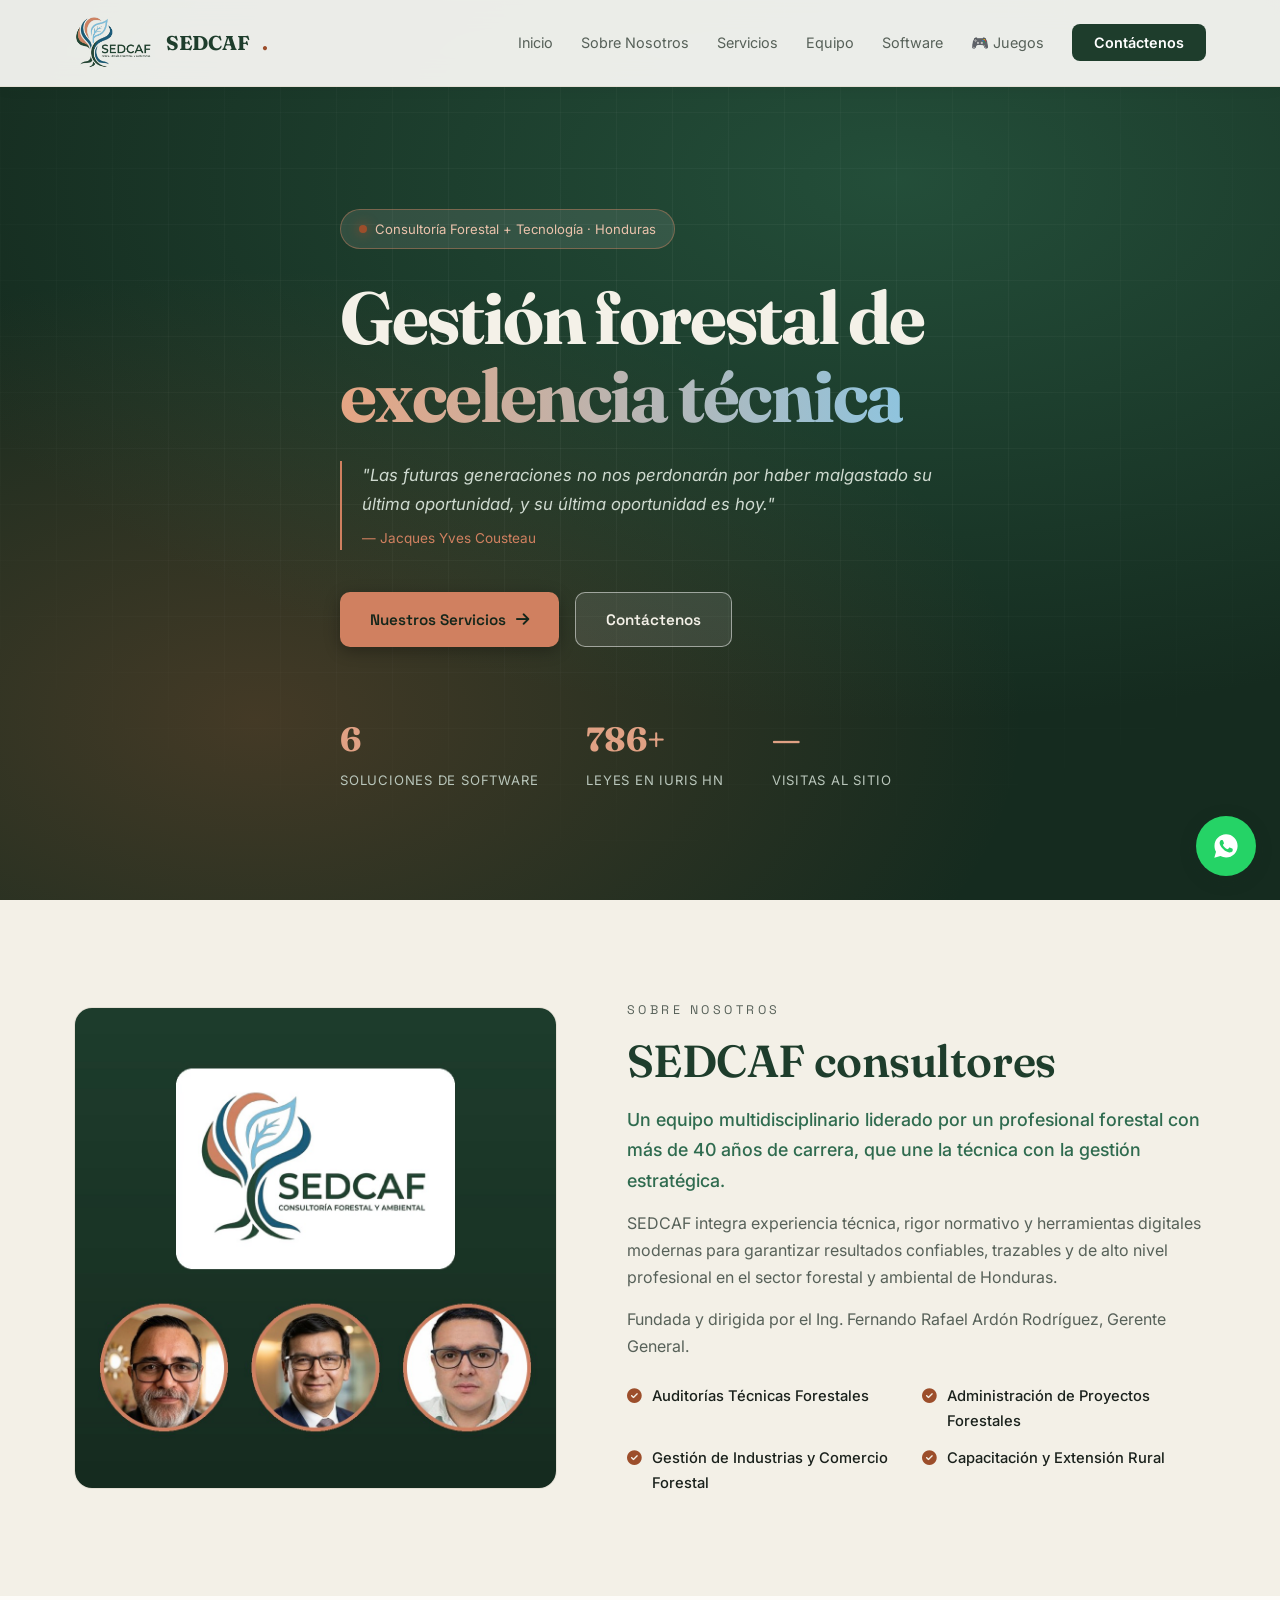
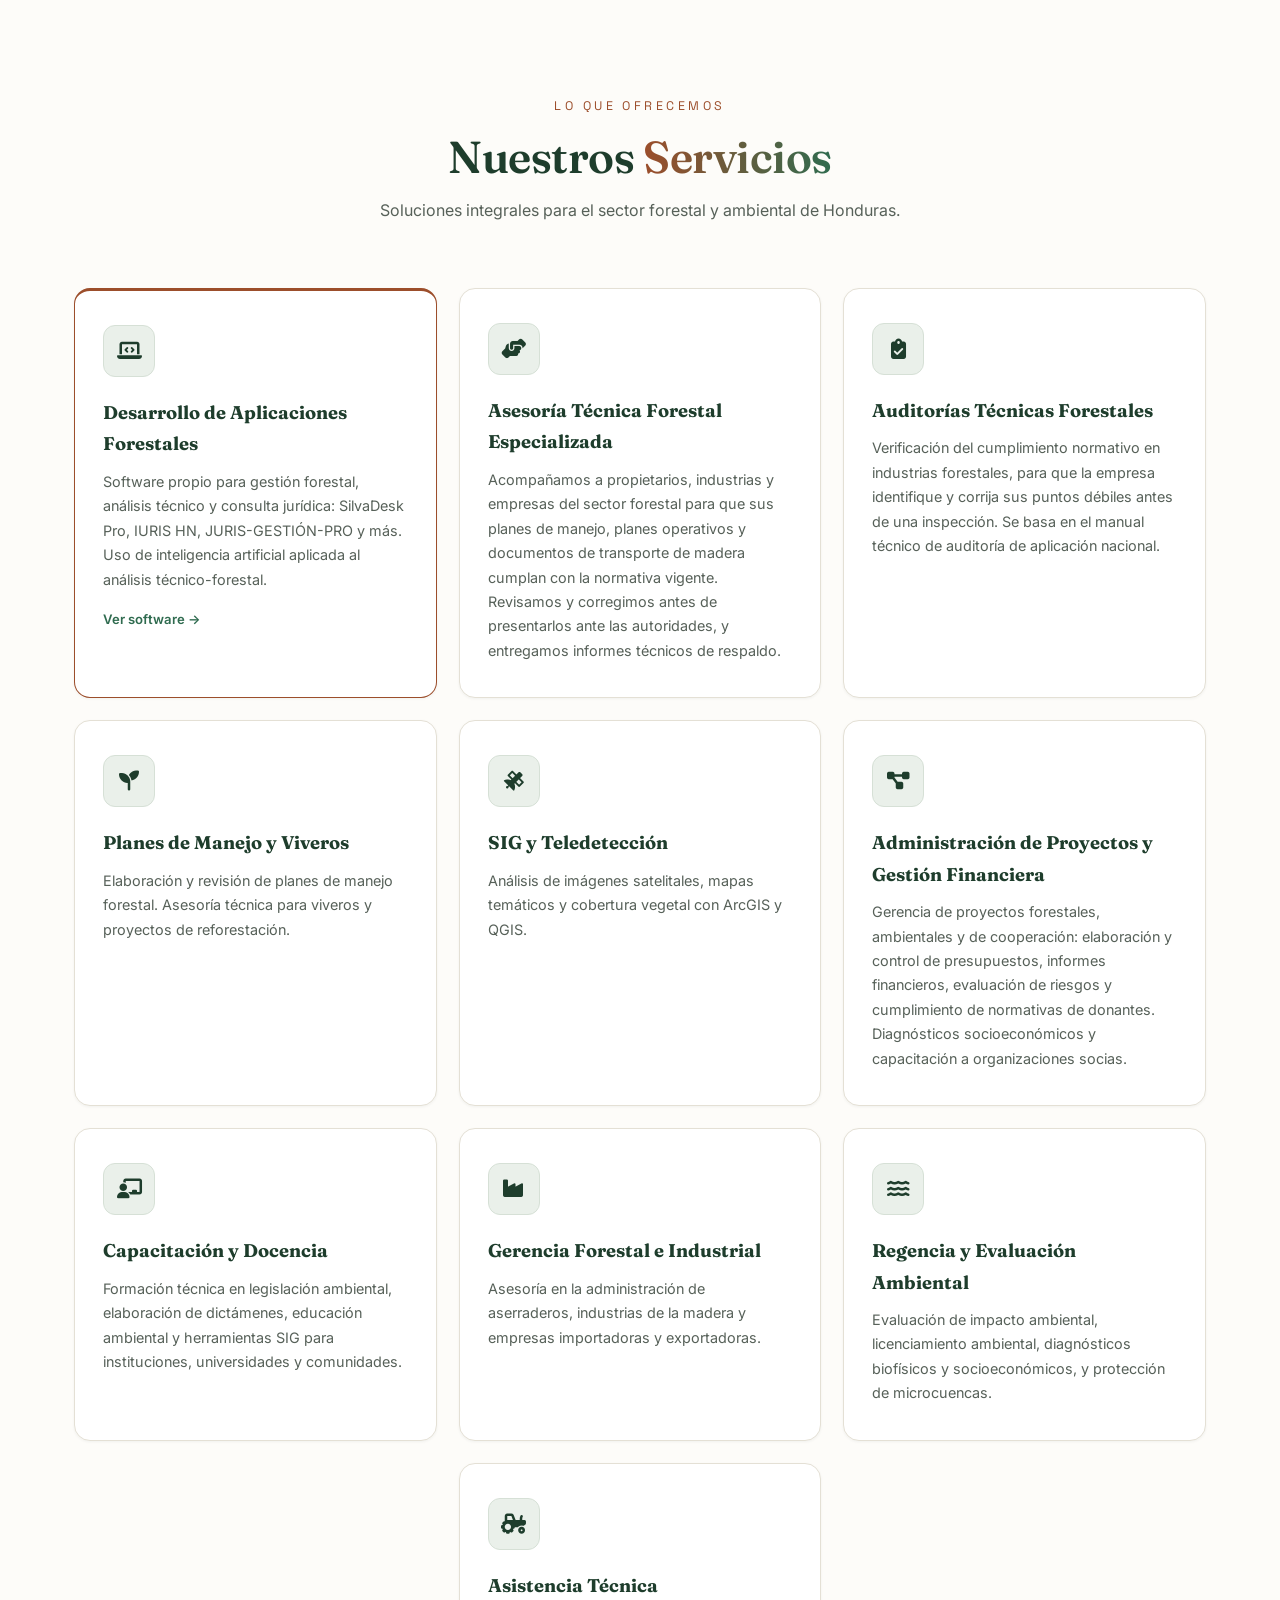
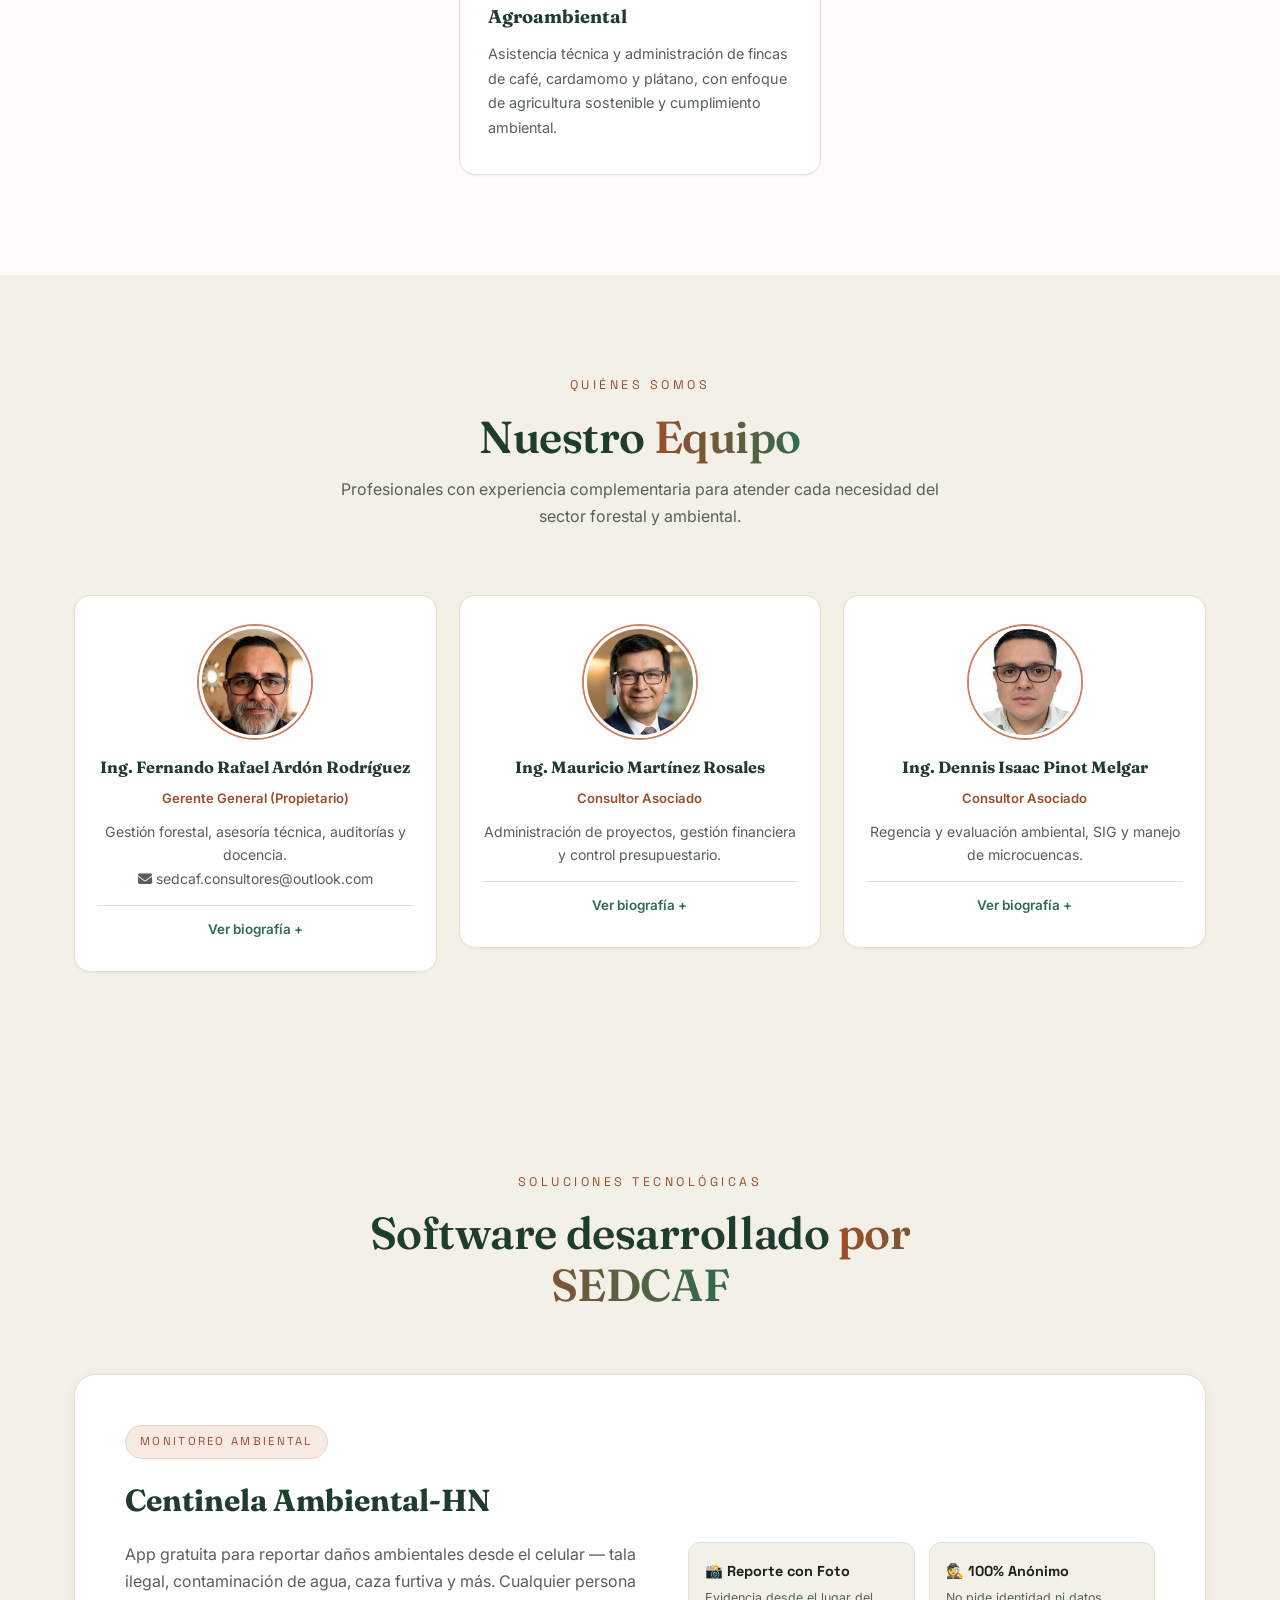
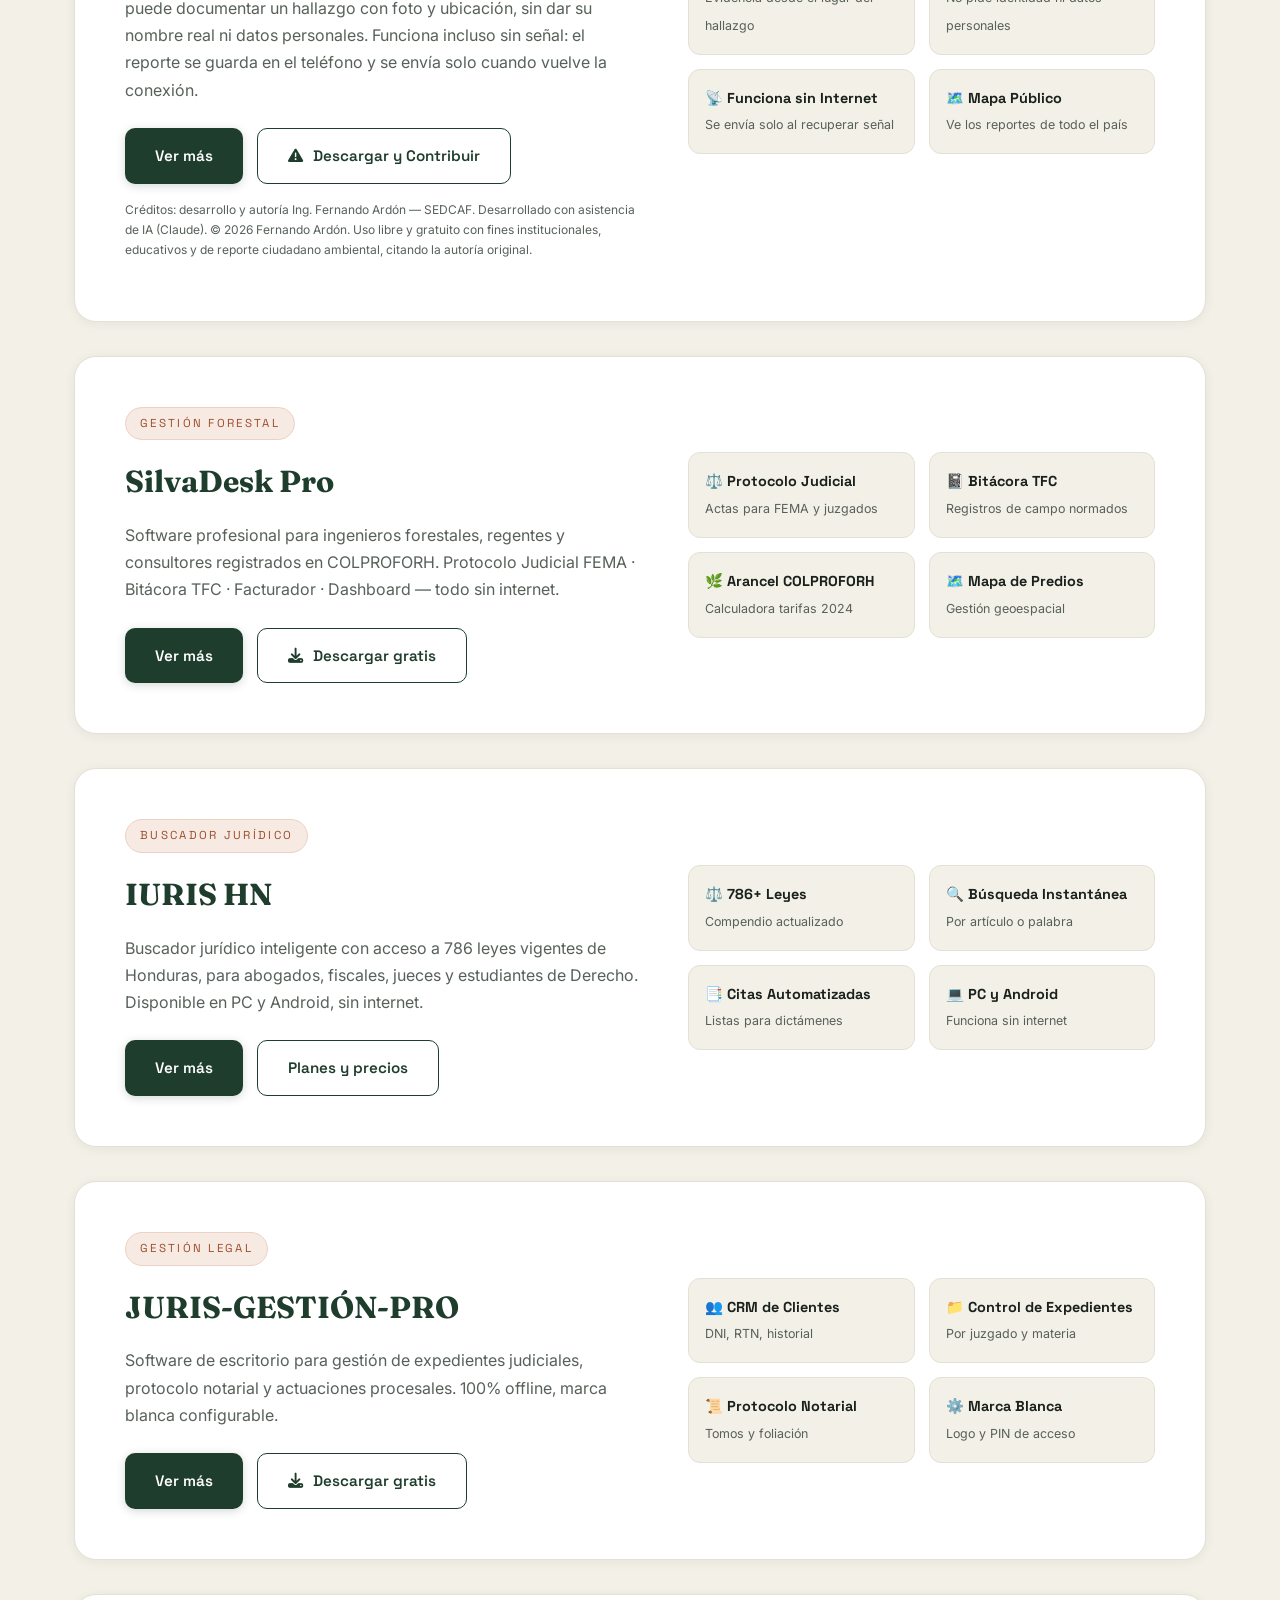
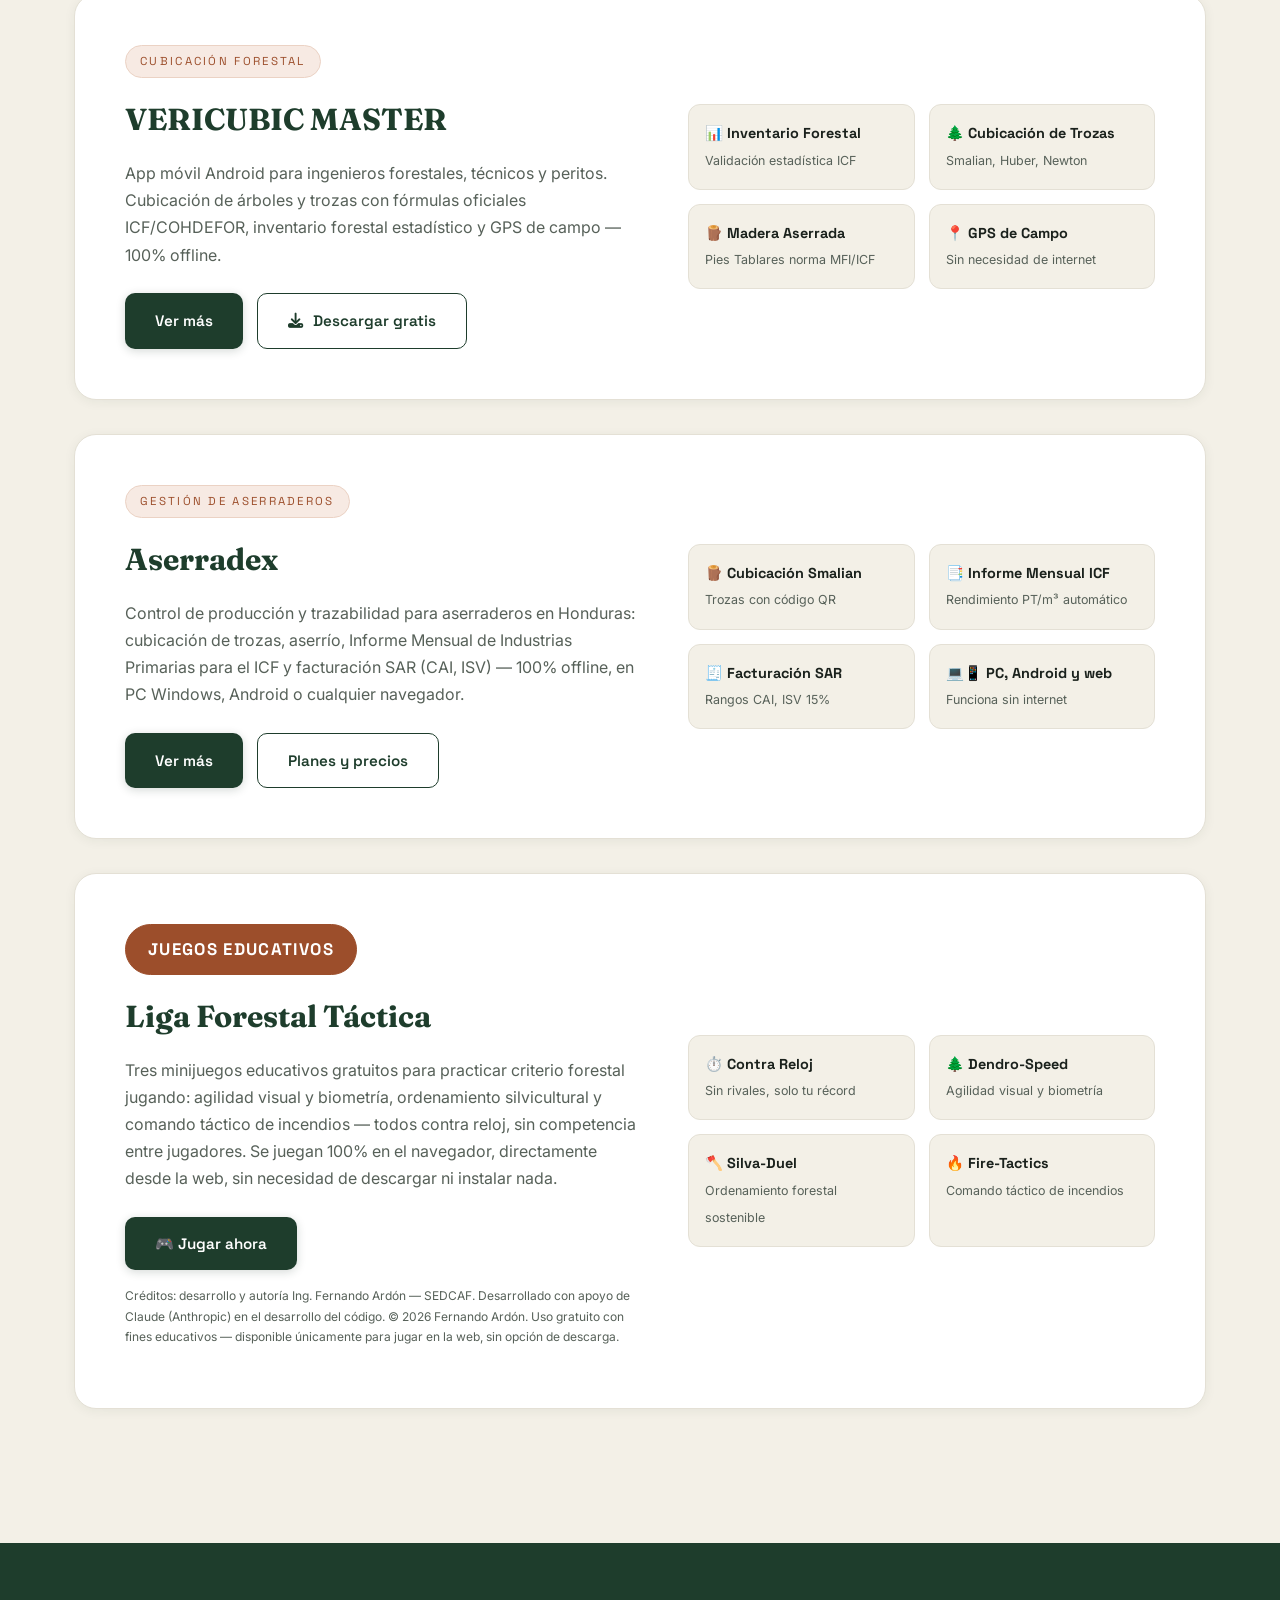
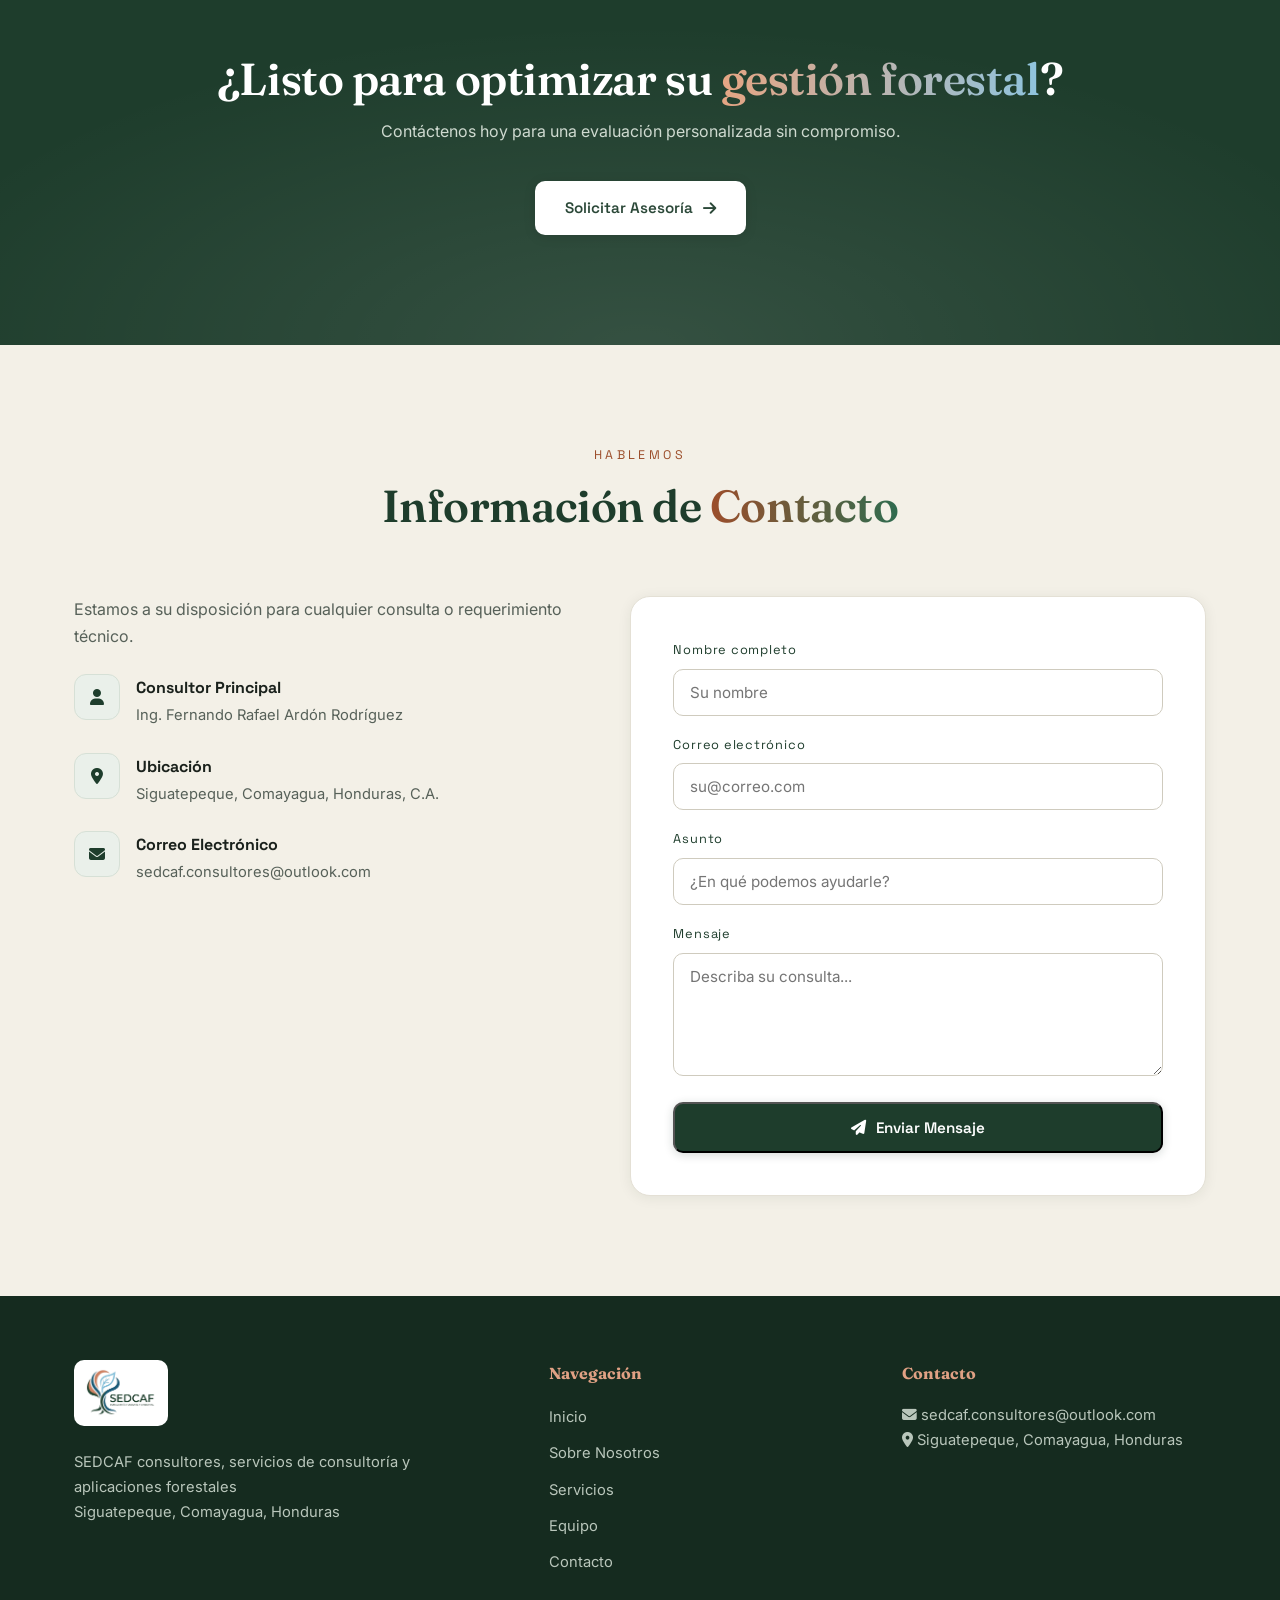
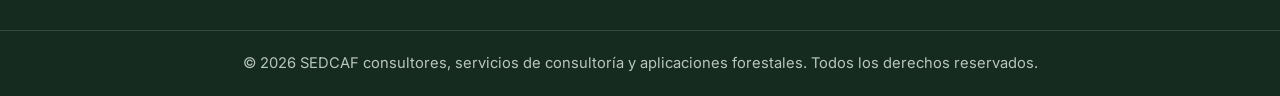
==== commit f16a955d: "Restaurar "más de 40 años" en Sobre Nosotros y biografía de Fernando Co-Authored-By: Claude Sonnet 5" ====
--- a/index.html
+++ b/index.html
@@ -236,7 +236,7 @@
   <div class="about-text">
    <p class="section-label">Sobre Nosotros</p>
    <h2>SEDCAF consultores</h2>
-   <p class="lead">Un equipo multidisciplinario liderado por un profesional forestal, que une la técnica con la gestión estratégica.</p>
+   <p class="lead">Un equipo multidisciplinario liderado por un profesional forestal con más de 40 años de carrera, que une la técnica con la gestión estratégica.</p>
    <p>SEDCAF integra experiencia técnica, rigor normativo y herramientas digitales modernas para garantizar resultados confiables, trazables y de alto nivel profesional en el sector forestal y ambiental de Honduras.</p>
    <p>Fundada y dirigida por el Ing. Fernando Rafael Ardón Rodríguez, Gerente General.</p>
    <ul class="feature-list">
@@ -279,7 +279,7 @@
    <p class="sub">Profesionales con experiencia complementaria para atender cada necesidad del sector forestal y ambiental.</p>
   </div>
   <div class="team-grid">
-   <div class="member"><div class="avatar"><img src="assets/img/equipo/fernando.jpg" alt="Ing. Fernando Rafael Ardón Rodríguez" loading="lazy"></div><h3>Ing. Fernando Rafael Ardón Rodríguez</h3><p class="role">Gerente General (Propietario)</p><p>Gestión forestal, asesoría técnica, auditorías y docencia.</p><p><i class="fa-solid fa-envelope"></i> sedcaf.consultores@outlook.com</p><details class="bio"><summary>Ver biografía</summary><p>Ingeniero Forestal con orientación en Industrias Forestales y Dasónomo, con trayectoria en el sector forestal de Honduras como consultor, gerente, asesor técnico, instructor y administrador. Realizó auditorías técnicas en industrias forestales para el ICF y elaboró un manual de auditoría de aplicación nacional. Hoy dirige SEDCAF, desarrolla aplicaciones forestales y comparte su experiencia en la docencia.</p></details></div>
+   <div class="member"><div class="avatar"><img src="assets/img/equipo/fernando.jpg" alt="Ing. Fernando Rafael Ardón Rodríguez" loading="lazy"></div><h3>Ing. Fernando Rafael Ardón Rodríguez</h3><p class="role">Gerente General (Propietario)</p><p>Gestión forestal, asesoría técnica, auditorías y docencia.</p><p><i class="fa-solid fa-envelope"></i> sedcaf.consultores@outlook.com</p><details class="bio"><summary>Ver biografía</summary><p>Ingeniero Forestal con orientación en Industrias Forestales y Dasónomo, con más de 40 años de trayectoria en el sector forestal de Honduras como consultor, gerente, asesor técnico, instructor y administrador. Realizó auditorías técnicas en industrias forestales para el ICF y elaboró un manual de auditoría de aplicación nacional. Hoy dirige SEDCAF, desarrolla aplicaciones forestales y comparte su experiencia en la docencia.</p></details></div>
    <div class="member"><div class="avatar"><img src="assets/img/equipo/mauricio.jpg" alt="Ing. Mauricio Martínez Rosales" loading="lazy"></div><h3>Ing. Mauricio Martínez Rosales</h3><p class="role">Consultor Asociado</p><p>Administración de proyectos, gestión financiera y control presupuestario.</p><details class="bio"><summary>Ver biografía</summary><p>Ingeniero en Computación con Maestría en Ingeniería Económica y Financiera, y más de 30 años de trayectoria en administración de proyectos, gestión financiera y control de proyectos en entornos internacionales y de cooperación. Tiene más de 15 años de trayectoria en el Instituto Nacional Demócrata (NDI), en Tegucigalpa, donde avanzó desde asistente de contabilidad hasta gerente y director administrativo y financiero, y fue Administrador de Subconvenios Sénior para la región de América Latina y el Caribe: revisó propuestas y presupuestos de organizaciones socias, evaluó riesgos, dio seguimiento a la ejecución presupuestaria y capacitó a socios locales en el cumplimiento de normativas de donantes. Desde octubre de 2025 es consultor en administración de subconvenios en el NDI. Antes dirigió oficinas de administración de proyectos en empresas de tecnología en México. En SEDCAF apoya la administración y el seguimiento de proyectos, el control de presupuestos y riesgos, y la documentación de metodologías y estándares.</p></details></div>
    <div class="member"><div class="avatar"><img src="assets/img/equipo/dennis.jpg" alt="Ing. Dennis Isaac Pinot Melgar" loading="lazy"></div><h3>Ing. Dennis Isaac Pinot Melgar</h3><p class="role">Consultor Asociado</p><p>Regencia y evaluación ambiental, SIG y manejo de microcuencas.</p><details class="bio"><summary>Ver biografía</summary><p>Ingeniero en Recursos Naturales y Ambiente, regente y evaluador ambiental y Prestador de Servicios Ambientales. Fue Perito Técnico de investigación en delitos ambientales en la Fiscalía Especial de Medio Ambiente (2023–2026). Ha elaborado estudios de impacto ambiental, diagnósticos biofísicos y socioeconómicos, declaratorias de microcuencas en Olancho y mapas de riesgo, con manejo avanzado de SIG. Cuenta con 12 años de experiencia en su área, incluida la administración y la asistencia técnica en fincas de café, cardamomo y plátano. Cursa la Licenciatura en Derecho.</p></details></div>
   </div>
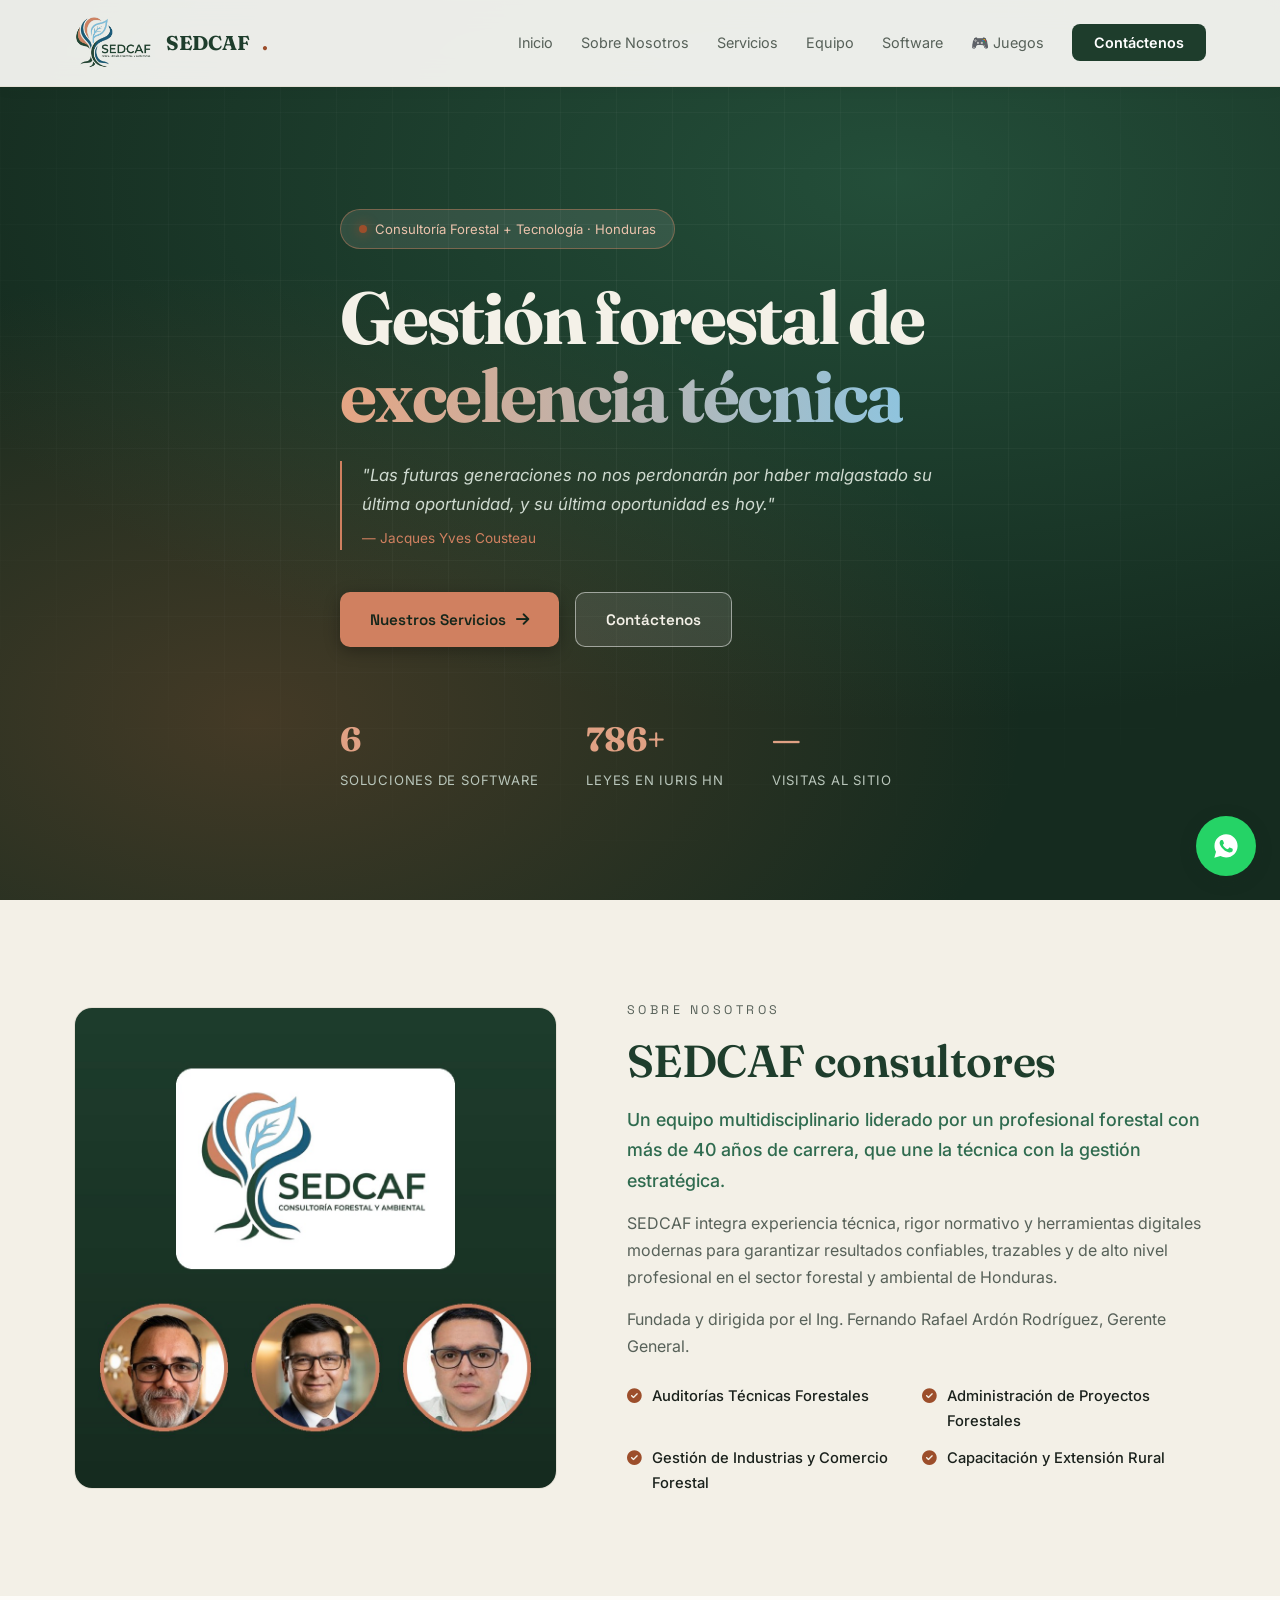
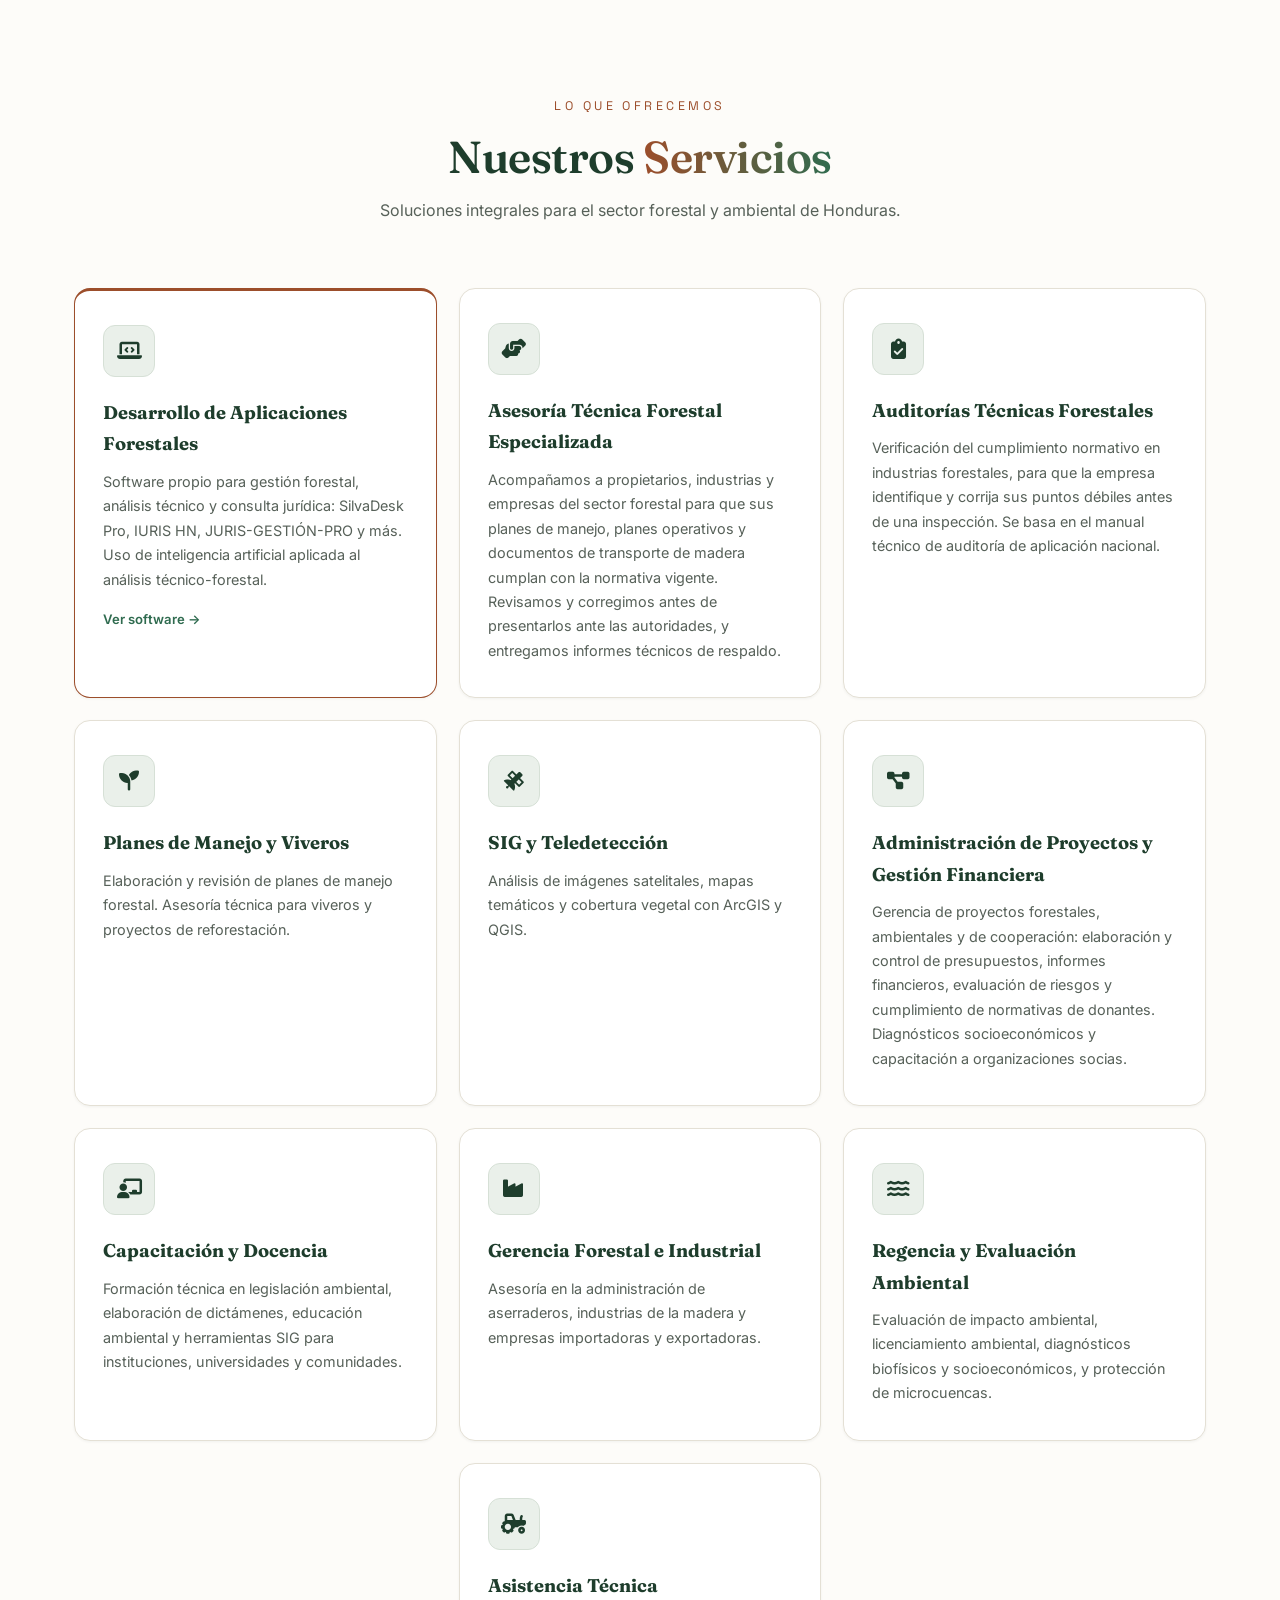
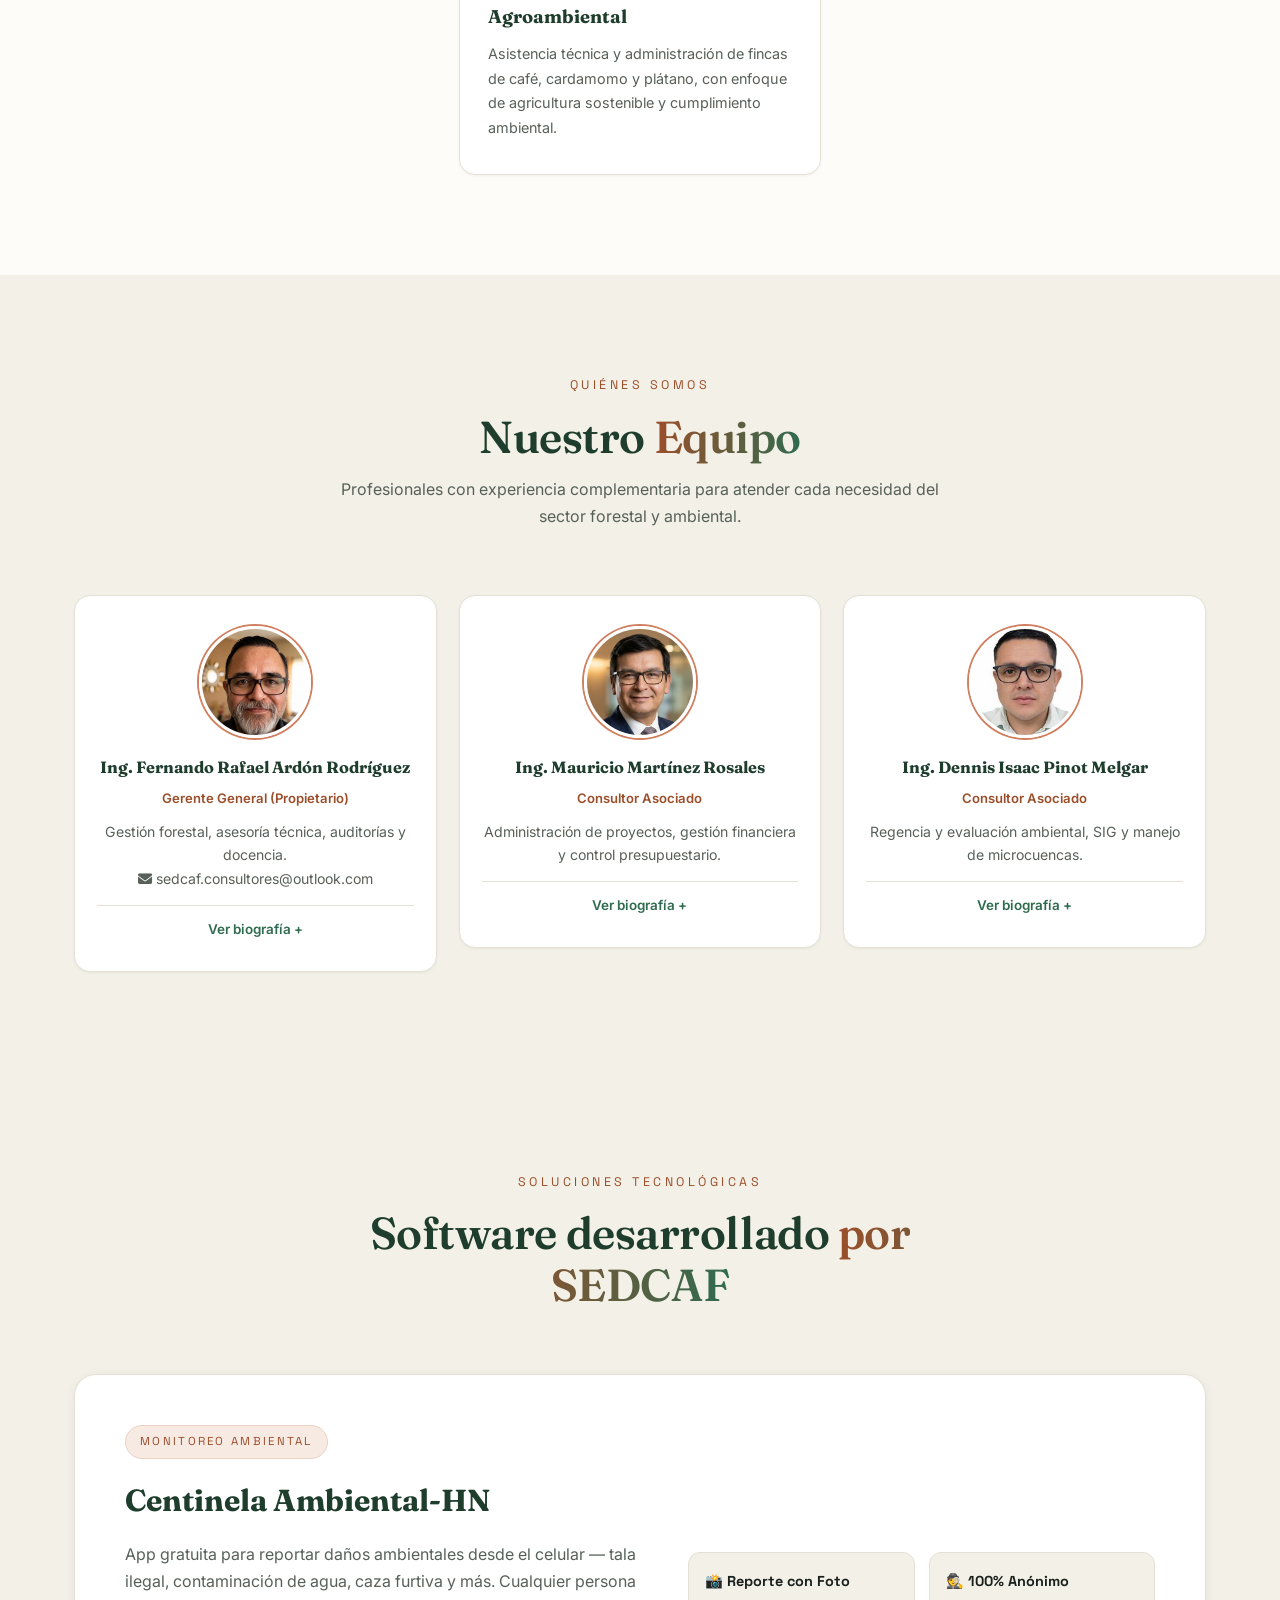
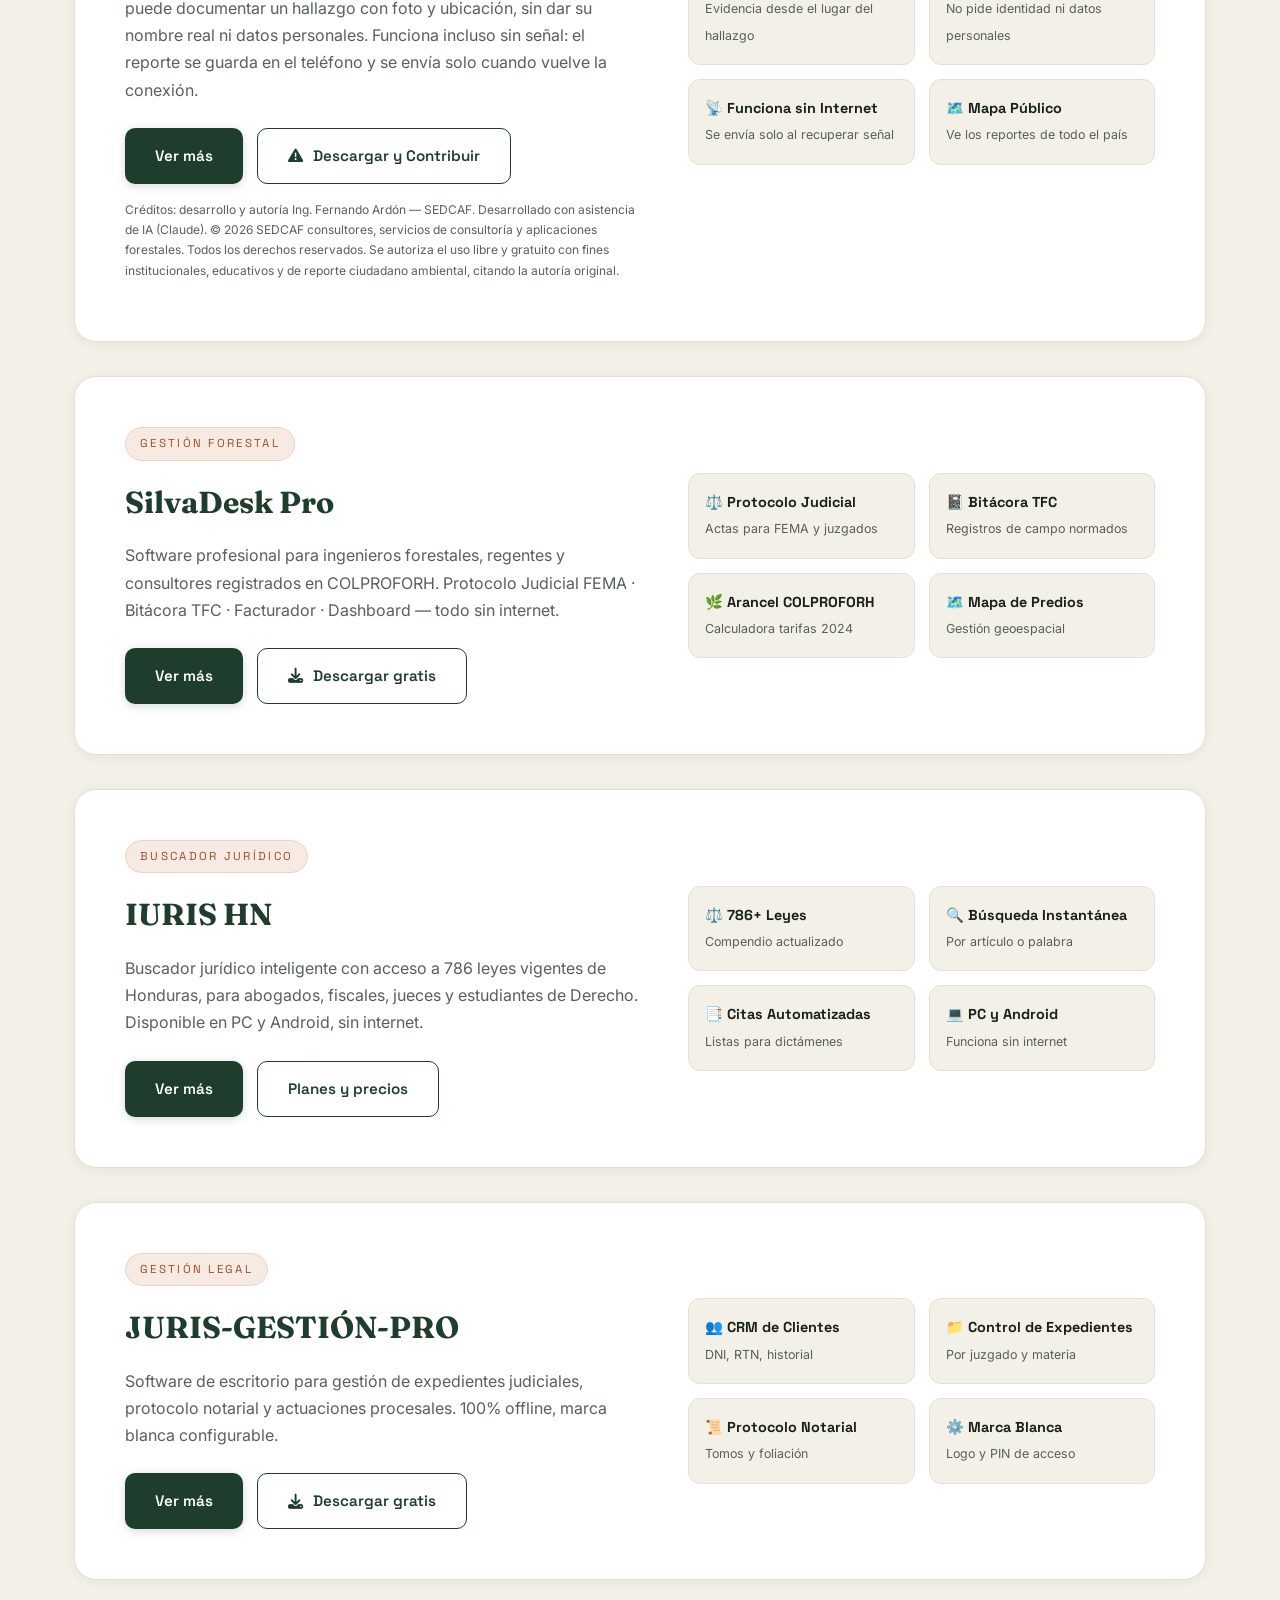
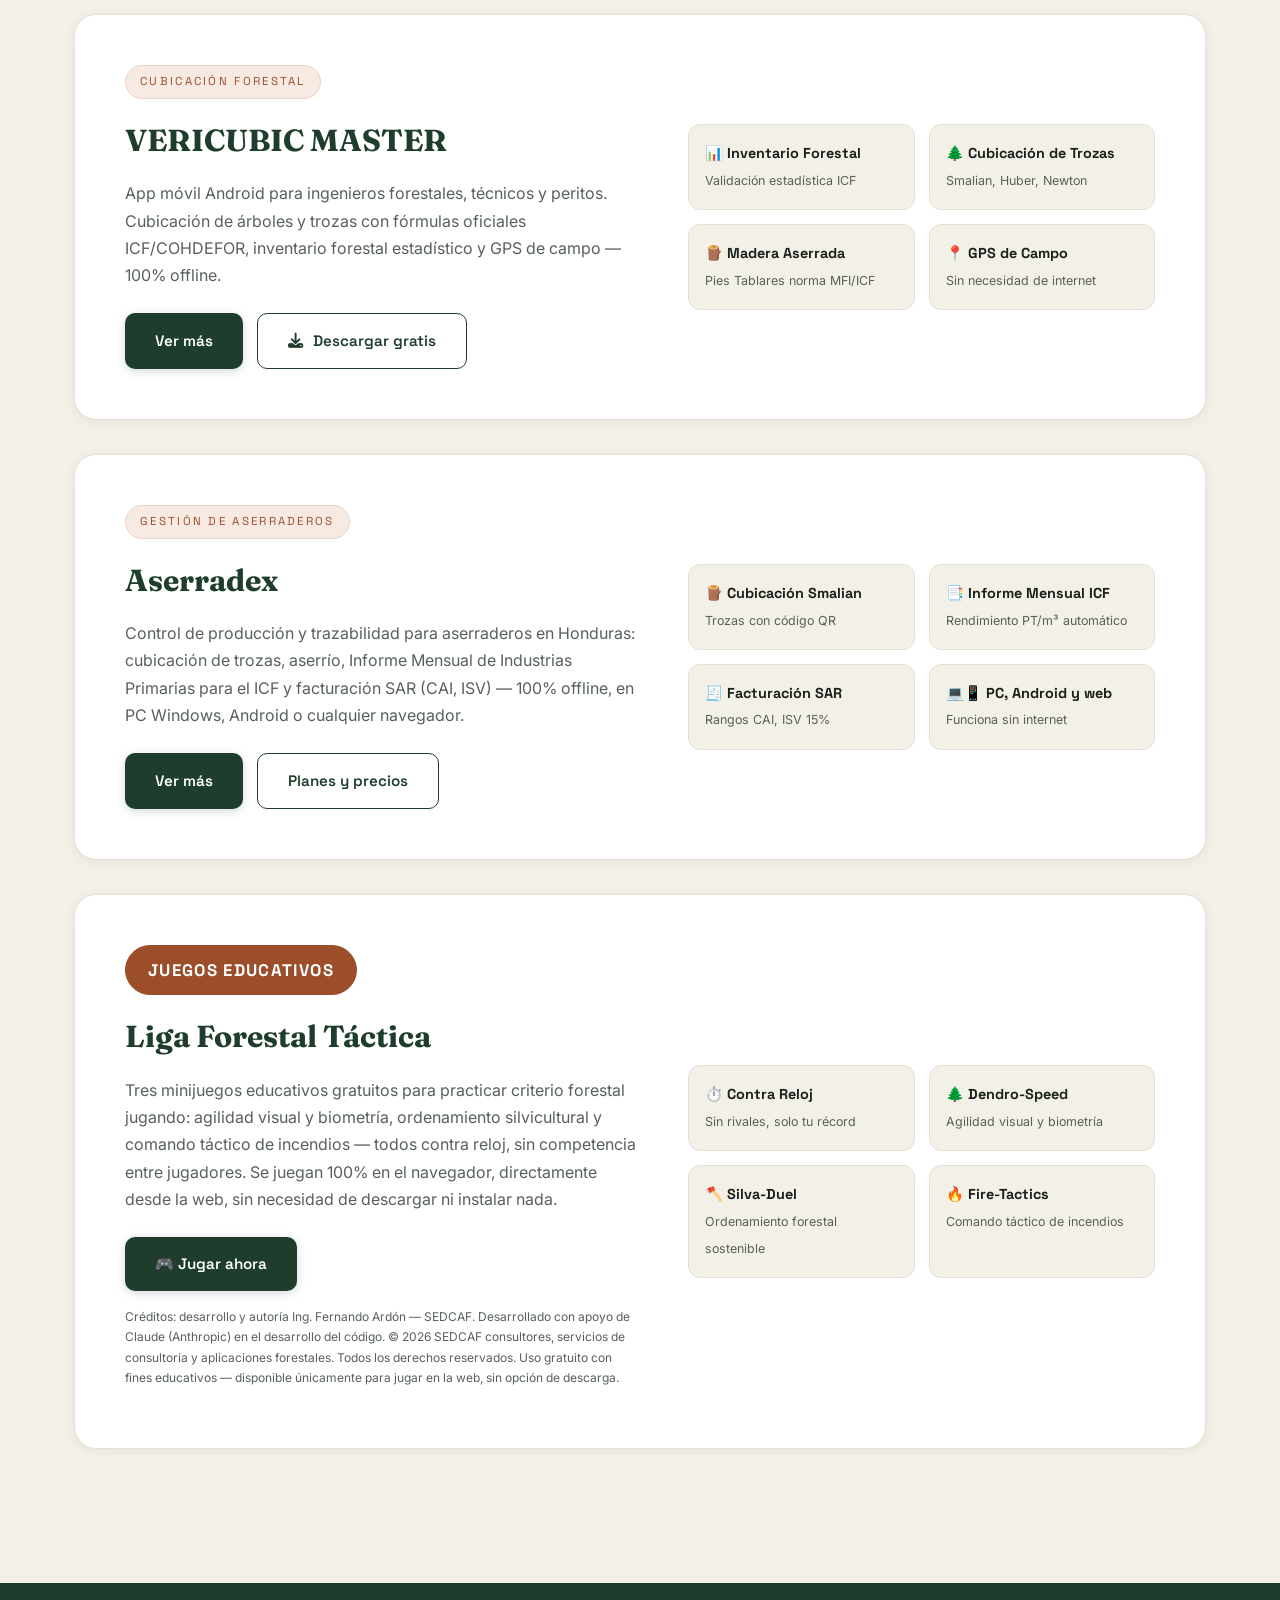
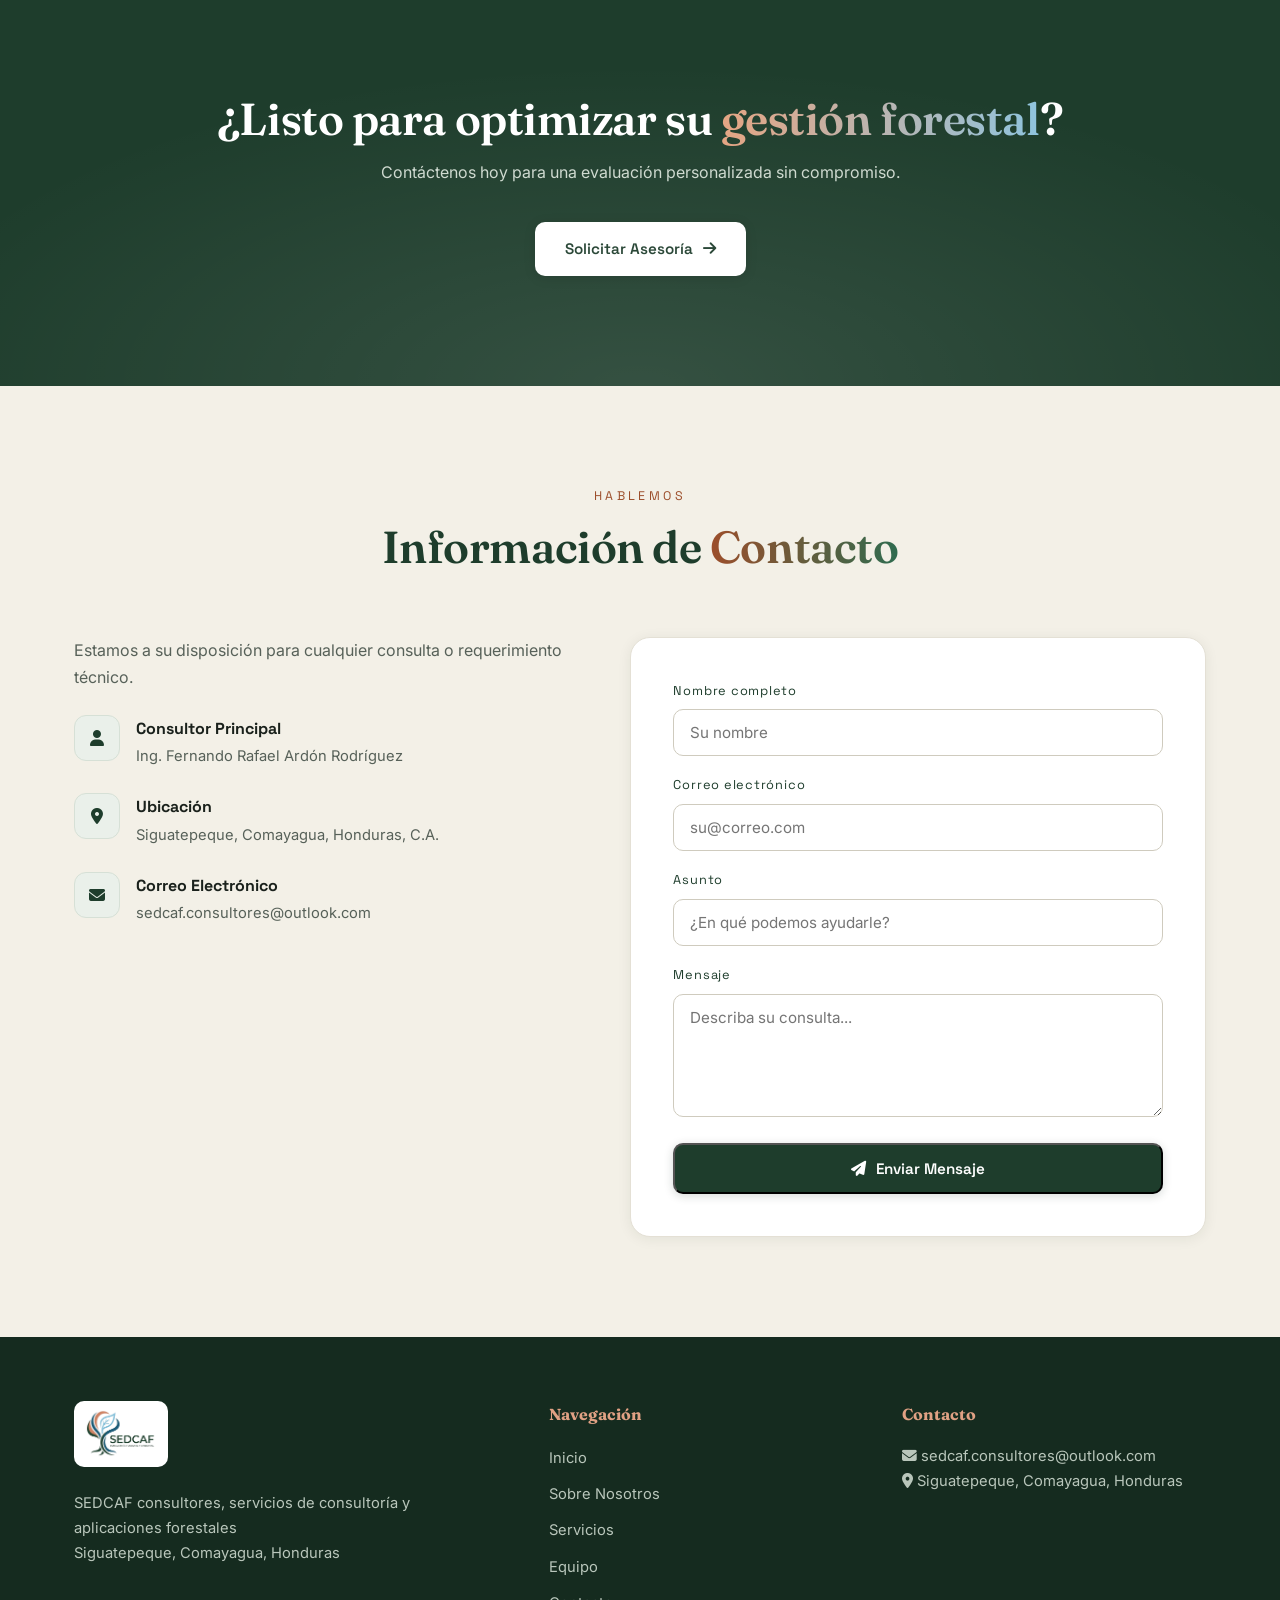
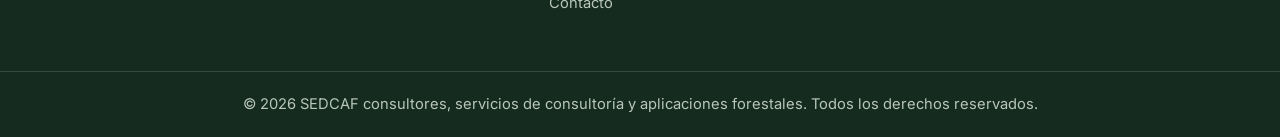
==== commit 7637e03e: "Pies de pagina: unificar derechos a nombre de SEDCAF (inicio e IURIS HN) Co-Authored-By: Claude Sonn" ====
--- a/index.html
+++ b/index.html
@@ -27,6 +27,7 @@
 }
 *{margin:0;padding:0;box-sizing:border-box}
 html{scroll-behavior:smooth}
+section[id]{scroll-margin-top:70px}
 body{font-family:var(--body);background:var(--bg);color:var(--texto);line-height:1.7}
 .container{max-width:1180px;margin:0 auto;padding:0 24px}
 a{text-decoration:none;color:inherit}
@@ -302,7 +303,7 @@
      <a href="https://ferardon.github.io/sedcaf/centinela/" class="btn btn-lima">Ver más</a>
      <a href="https://ferardon.github.io/centinela-ambiental-hn/" class="btn btn-ghost" onclick="gtag('event','download_click',{product:'CentinelaAmbiental'})"><i class="fa-solid fa-triangle-exclamation"></i> Descargar y Contribuir</a>
     </div>
-    <p style="font-size:.75rem; color:var(--gris); margin-top:16px;">Créditos: desarrollo y autoría Ing. Fernando Ardón — SEDCAF. Desarrollado con asistencia de IA (Claude). © 2026 Fernando Ardón. Uso libre y gratuito con fines institucionales, educativos y de reporte ciudadano ambiental, citando la autoría original.</p>
+    <p style="font-size:.75rem; color:var(--gris); margin-top:16px;">Créditos: desarrollo y autoría Ing. Fernando Ardón — SEDCAF. Desarrollado con asistencia de IA (Claude). © 2026 SEDCAF consultores, servicios de consultoría y aplicaciones forestales. Todos los derechos reservados. Se autoriza el uso libre y gratuito con fines institucionales, educativos y de reporte ciudadano ambiental, citando la autoría original.</p>
    </div>
    <div class="grid-chips">
     <div class="gchip"><b>📸 Reporte con Foto</b><span>Evidencia desde el lugar del hallazgo</span></div>
@@ -390,7 +391,7 @@
     <h3>Aserradex</h3>
     <p>Control de producción y trazabilidad para aserraderos en Honduras: cubicación de trozas, aserrío, Informe Mensual de Industrias Primarias para el ICF y facturación SAR (CAI, ISV) — 100% offline, en PC Windows, Android o cualquier navegador.</p>
     <div class="product-actions">
-     <a href="https://ferardon.github.io/ASERRADEX_APP/" class="btn btn-lima">Ver más</a>
+     <a href="https://ferardon.github.io/sedcaf/aserradex/" class="btn btn-lima">Ver más</a>
      <a href="https://ferardon.github.io/ASERRADEX_APP/#precios" class="btn btn-ghost">Planes y precios</a>
     </div>
    </div>
@@ -410,7 +411,7 @@
     <div class="product-actions">
      <a href="https://ferardon.github.io/sedcaf/juegos-forestales/" class="btn btn-lima">🎮 Jugar ahora</a>
     </div>
-    <p style="font-size:.75rem; color:var(--gris); margin-top:16px;">Créditos: desarrollo y autoría Ing. Fernando Ardón — SEDCAF. Desarrollado con apoyo de Claude (Anthropic) en el desarrollo del código. © 2026 Fernando Ardón. Uso gratuito con fines educativos — disponible únicamente para jugar en la web, sin opción de descarga.</p>
+    <p style="font-size:.75rem; color:var(--gris); margin-top:16px;">Créditos: desarrollo y autoría Ing. Fernando Ardón — SEDCAF. Desarrollado con apoyo de Claude (Anthropic) en el desarrollo del código. © 2026 SEDCAF consultores, servicios de consultoría y aplicaciones forestales. Todos los derechos reservados. Uso gratuito con fines educativos — disponible únicamente para jugar en la web, sin opción de descarga.</p>
    </div>
    <div class="grid-chips">
     <div class="gchip"><b>⏱️ Contra Reloj</b><span>Sin rivales, solo tu récord</span></div>
@@ -446,7 +447,8 @@
     <div class="fg"><label>Correo electrónico</label><input type="email" placeholder="su@correo.com"></div>
     <div class="fg"><label>Asunto</label><input type="text" placeholder="¿En qué podemos ayudarle?"></div>
     <div class="fg"><label>Mensaje</label><textarea rows="5" placeholder="Describa su consulta..."></textarea></div>
-    <button type="button" class="btn btn-lima" style="width:100%;justify-content:center"><i class="fa-solid fa-paper-plane"></i> Enviar Mensaje</button>
+    <button type="submit" class="btn btn-lima" style="width:100%;justify-content:center"><i class="fa-solid fa-paper-plane"></i> Enviar Mensaje</button>
+    <p id="form-aviso" style="color:var(--gris);font-size:.85rem;margin-top:10px;display:none">Se abrirá su programa de correo con el mensaje listo para enviar. Si no se abre, escríbanos a sedcaf.consultores@outlook.com</p>
    </form>
   </div>
  </div>
@@ -487,6 +489,23 @@
     });
 </script>
 
+<script>
+  // Formulario de contacto: arma un correo a SEDCAF con los datos escritos
+  (function(){
+    var f = document.querySelector('#contacto form.form');
+    if (!f) return;
+    f.addEventListener('submit', function(e){
+      e.preventDefault();
+      var v = f.querySelectorAll('input, textarea');
+      var nombre = v[0].value.trim(), correo = v[1].value.trim(), asunto = v[2].value.trim(), msg = v[3].value.trim();
+      if (!nombre || !correo || !msg) { alert('Escriba su nombre, correo y mensaje.'); return; }
+      var cuerpo = msg + '\n\nNombre: ' + nombre + '\nCorreo: ' + correo;
+      location.href = 'mailto:sedcaf.consultores@outlook.com?subject=' + encodeURIComponent(asunto || 'Consulta desde el sitio web') + '&body=' + encodeURIComponent(cuerpo);
+      document.getElementById('form-aviso').style.display = 'block';
+    });
+  })();
+</script>
+
 <a href="javascript:void(0)" id="waFloatBtn" class="wa-float-btn" target="_blank" rel="noopener" aria-label="Escríbenos por WhatsApp">
     <svg viewBox="0 0 24 24" width="28" height="28" fill="#fff" aria-hidden="true"><path d="M12.04 2C6.58 2 2.13 6.45 2.13 11.91c0 1.75.46 3.48 1.32 5L2 22l5.25-1.38c1.45.79 3.08 1.21 4.79 1.21h.01c5.46 0 9.91-4.45 9.91-9.91 0-2.65-1.03-5.14-2.9-7.01A9.816 9.816 0 0012.04 2zm5.85 14.06c-.24.68-1.4 1.32-1.93 1.4-.5.08-1.11.11-1.79-.11-.41-.13-.94-.31-1.62-.6-2.85-1.23-4.71-4.1-4.85-4.29-.14-.19-1.16-1.55-1.16-2.95 0-1.4.73-2.09 1-2.37.24-.26.53-.32.7-.32.18 0 .35 0 .5.01.16.01.38-.06.6.46.24.55.79 1.9.86 2.04.07.14.11.3.02.49-.09.19-.14.3-.27.46-.14.16-.29.36-.41.48-.14.14-.28.29-.12.57.16.28.71 1.17 1.53 1.9 1.05.94 1.94 1.23 2.22 1.37.28.14.45.12.61-.07.16-.19.7-.81.89-1.09.19-.28.38-.23.63-.14.26.09 1.63.77 1.91.91.28.14.47.21.53.33.07.12.07.68-.17 1.36z"/></svg>
 </a>
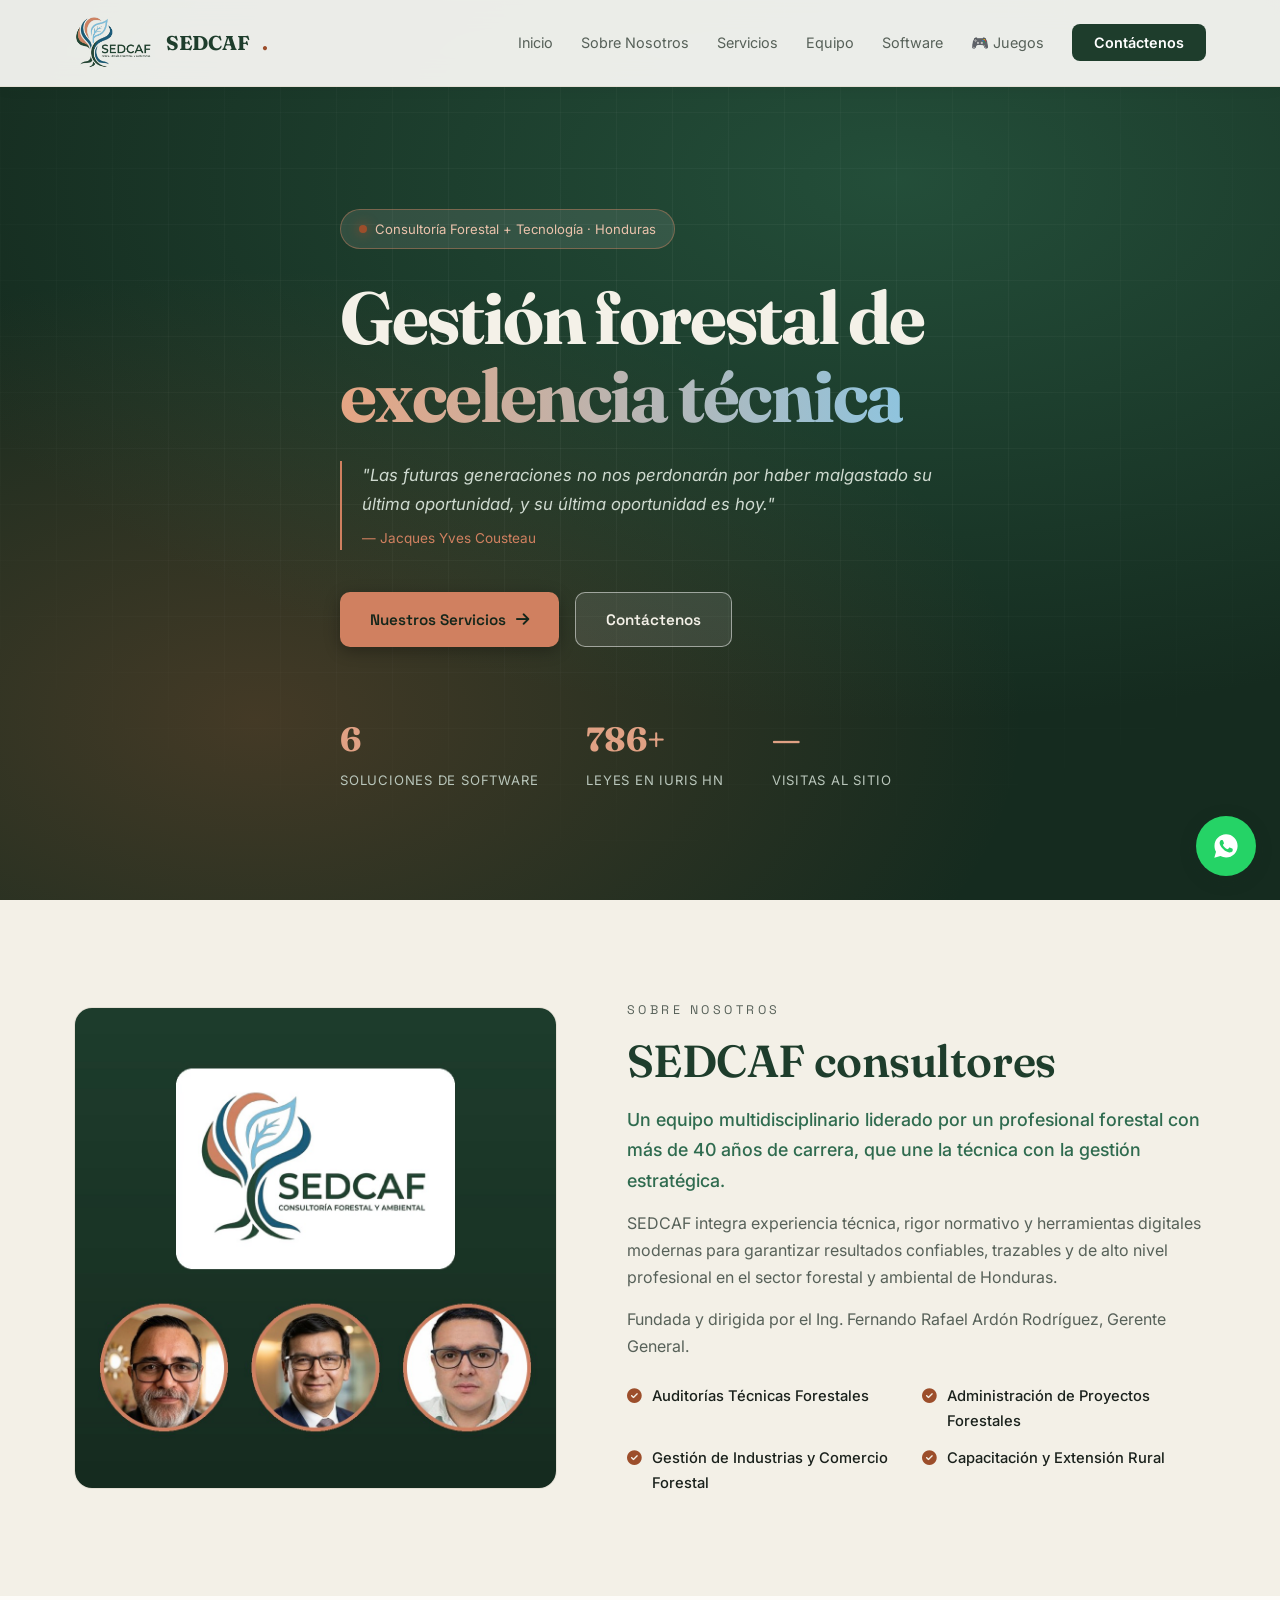
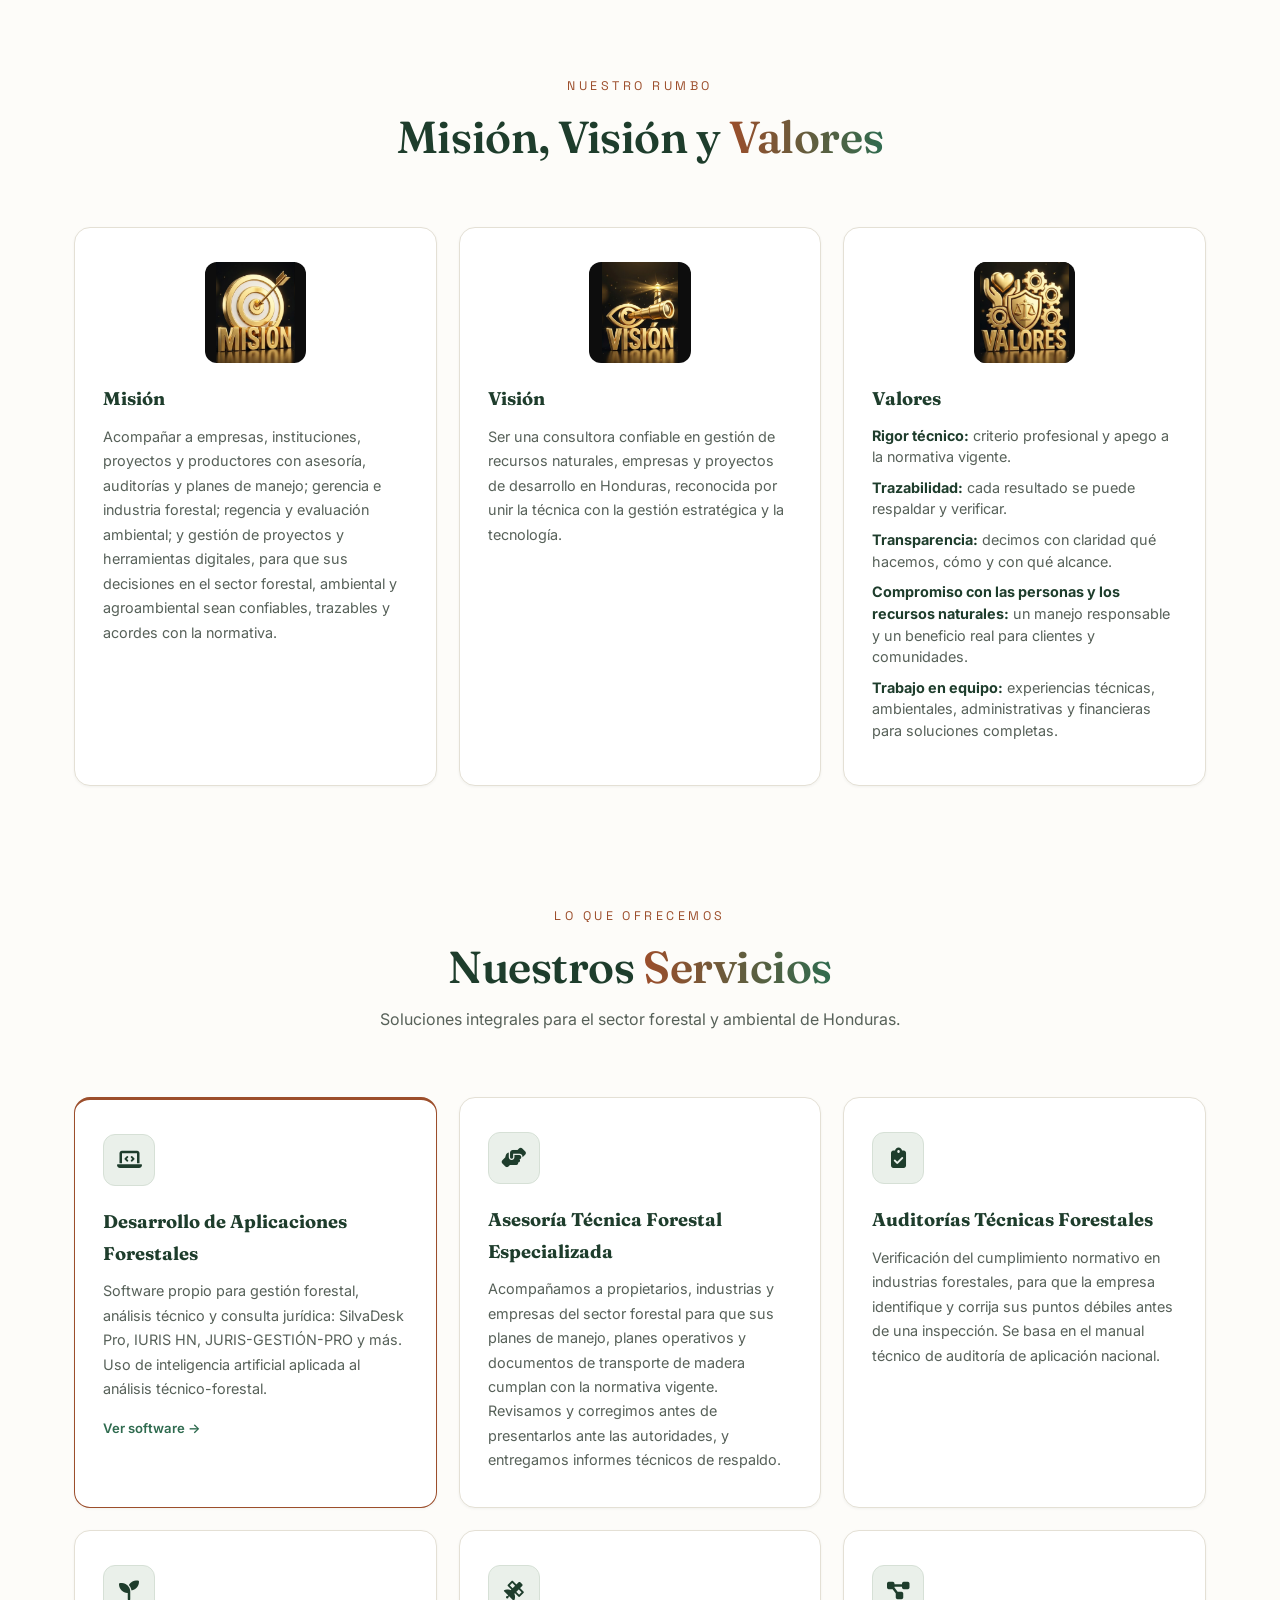
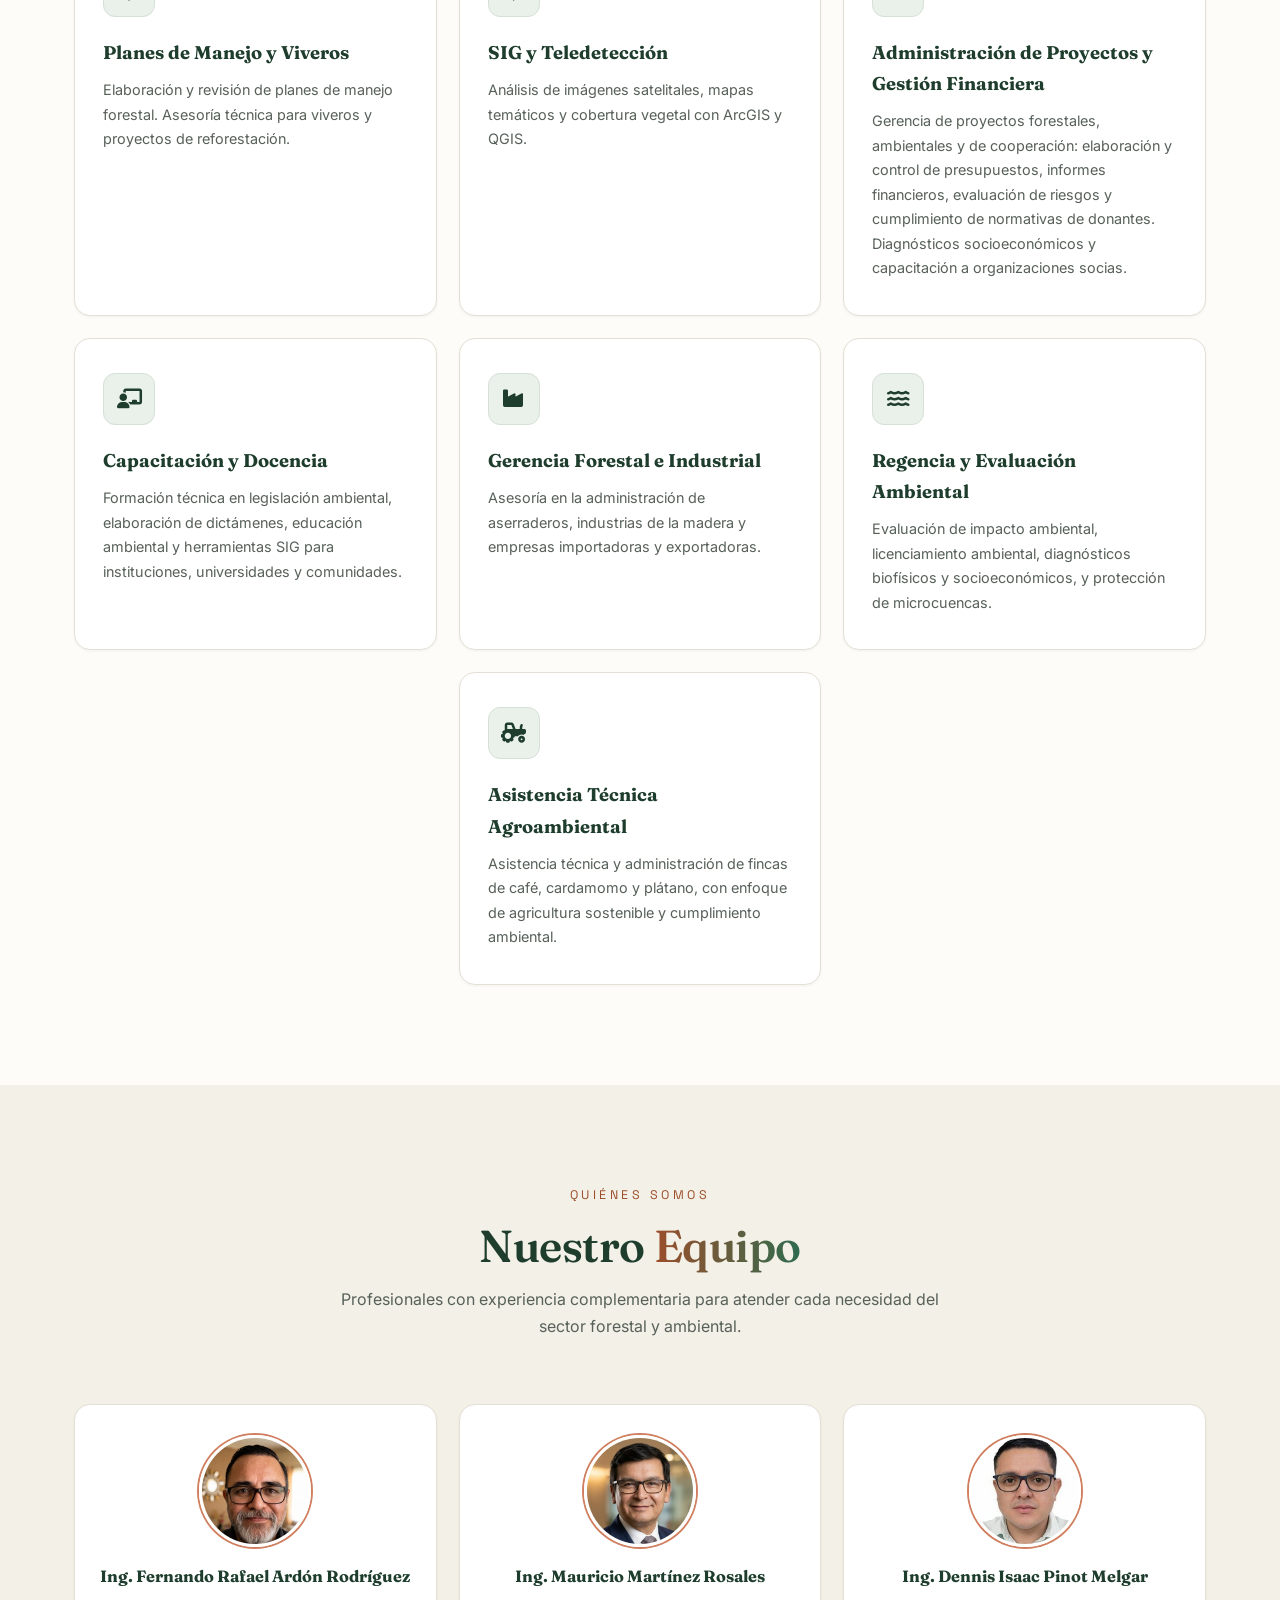
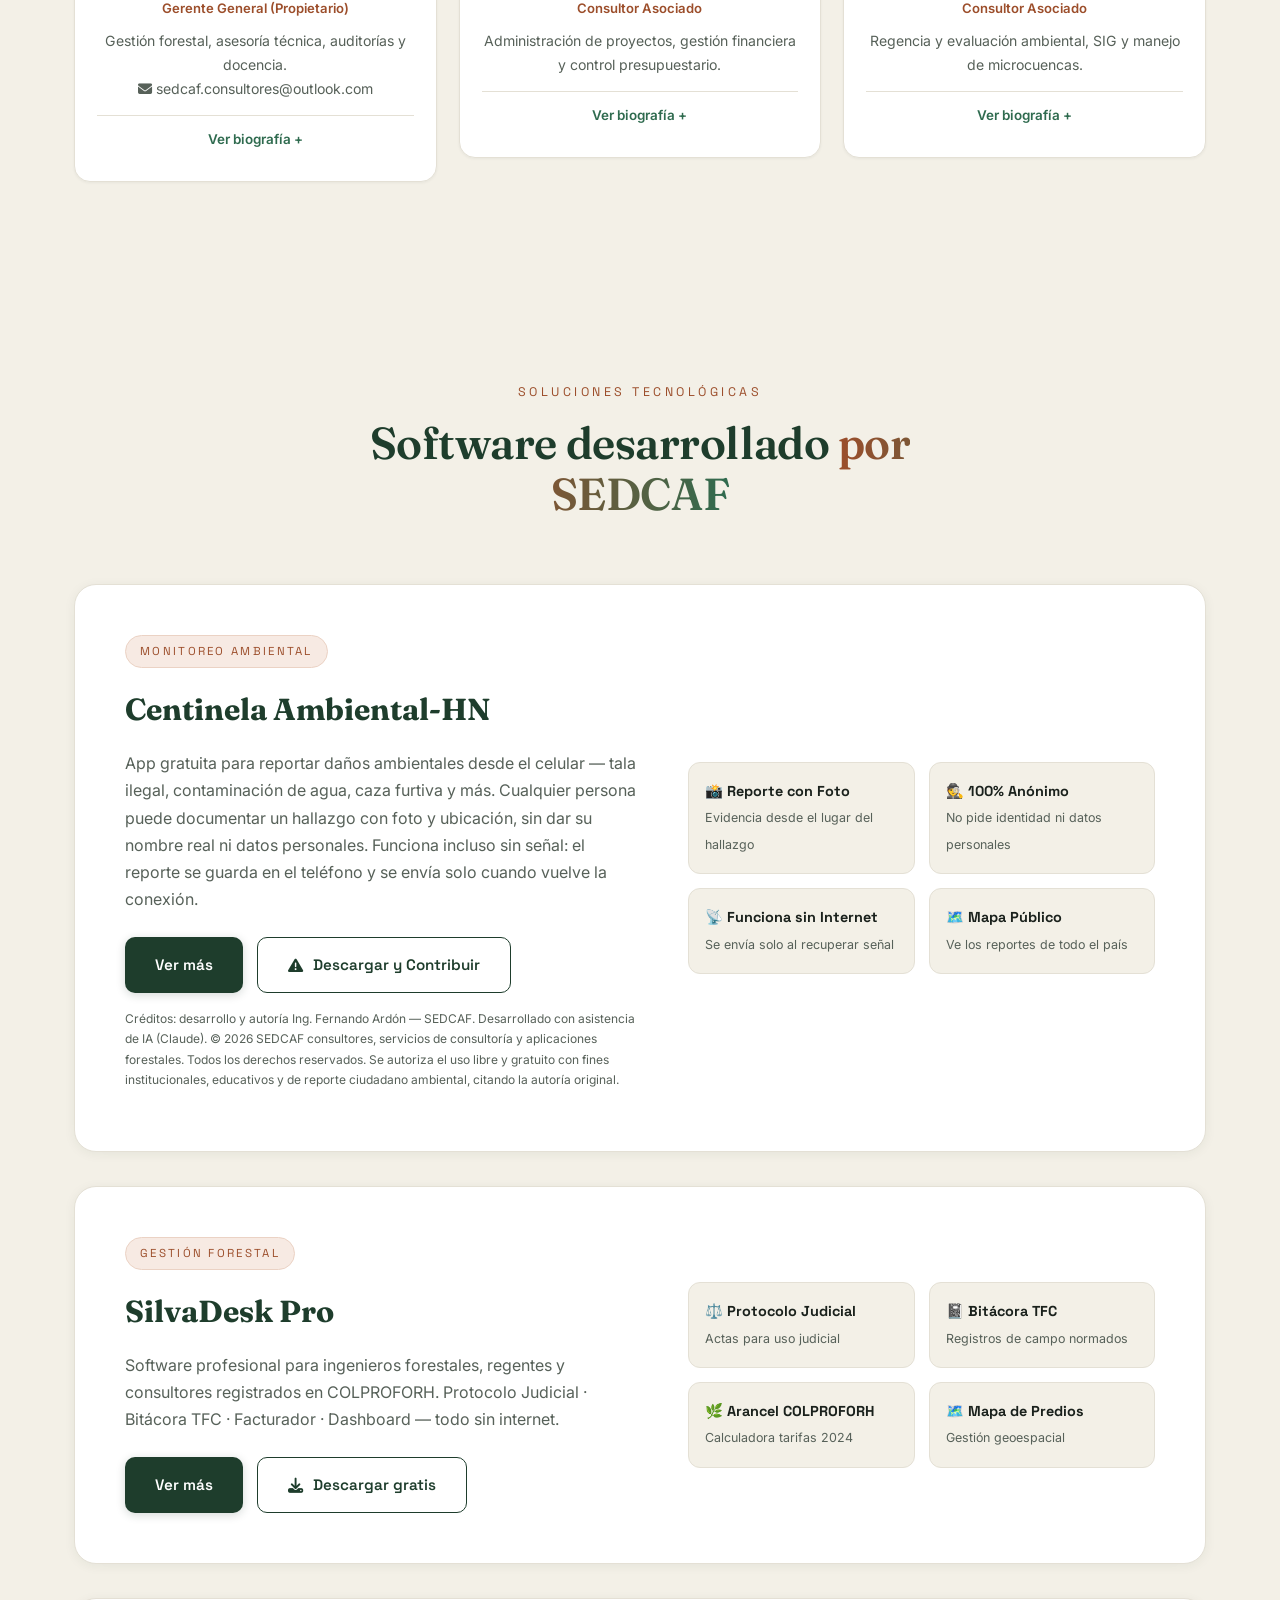
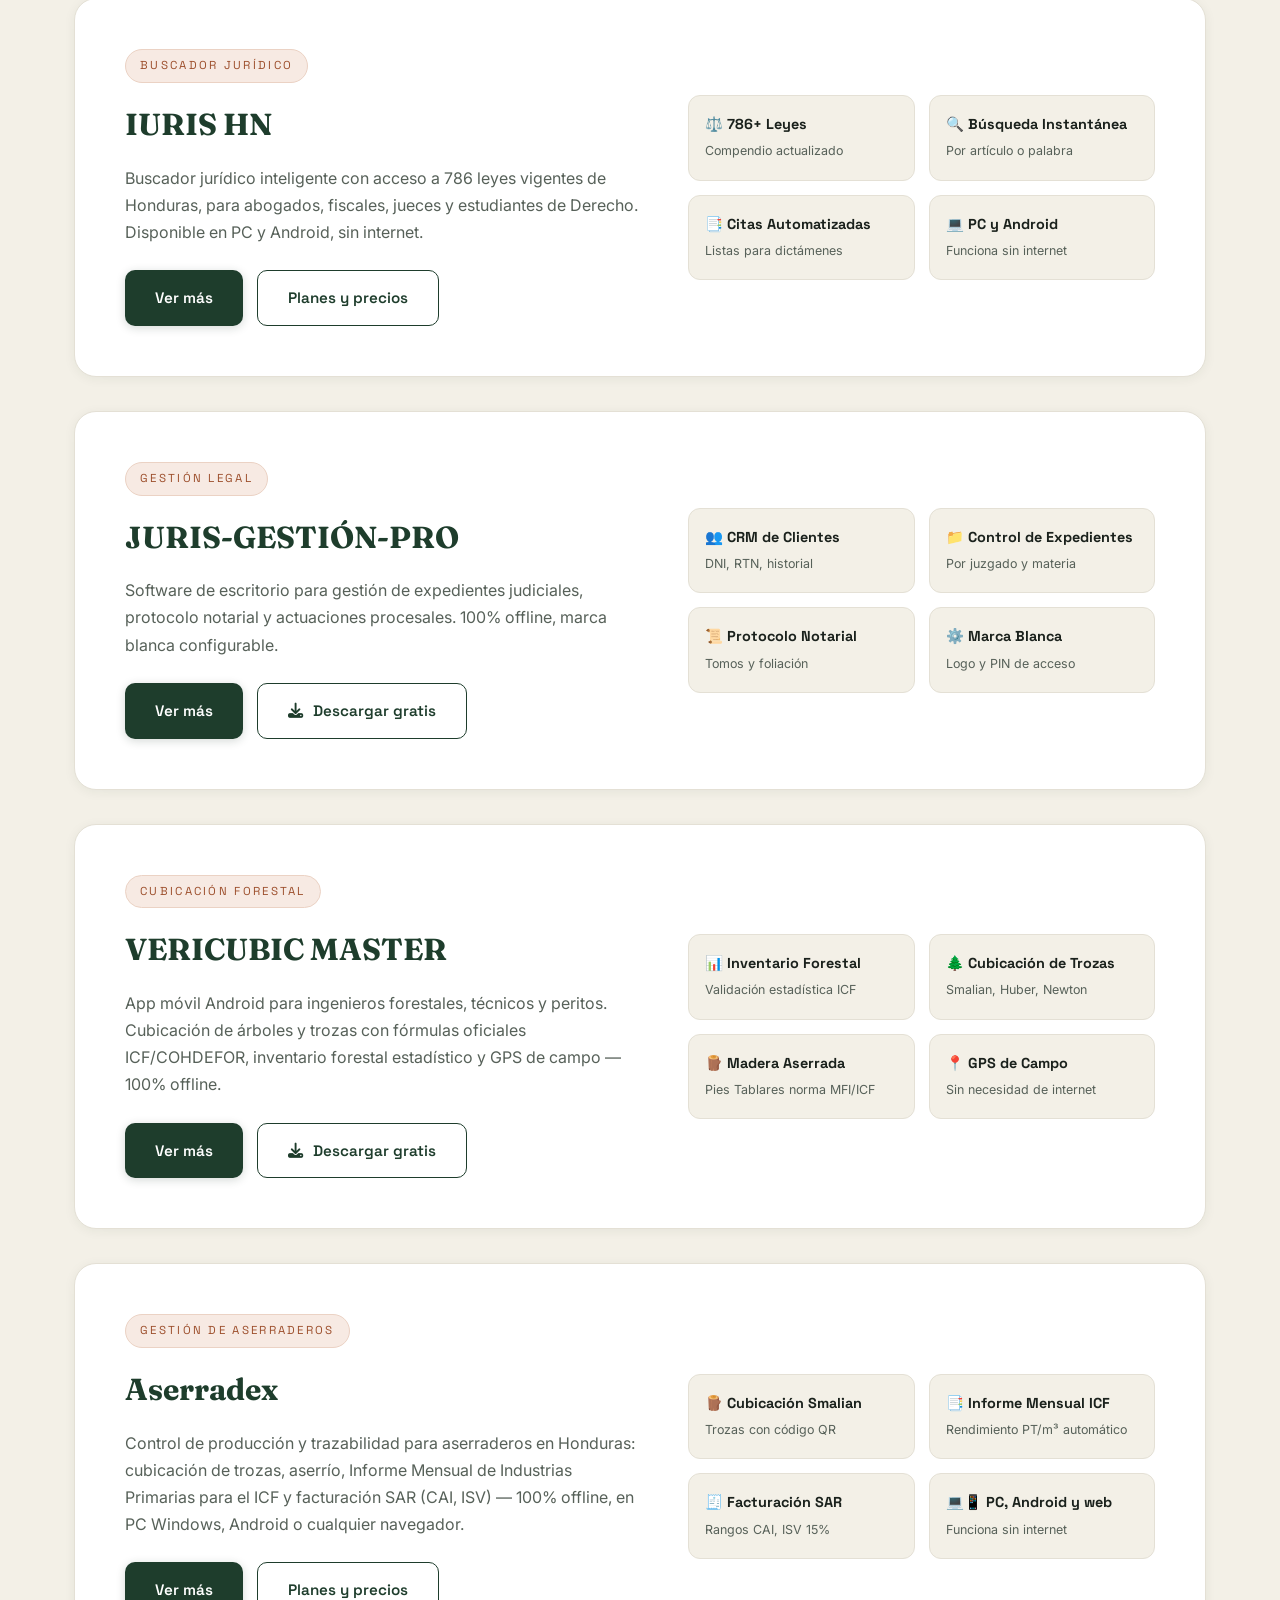
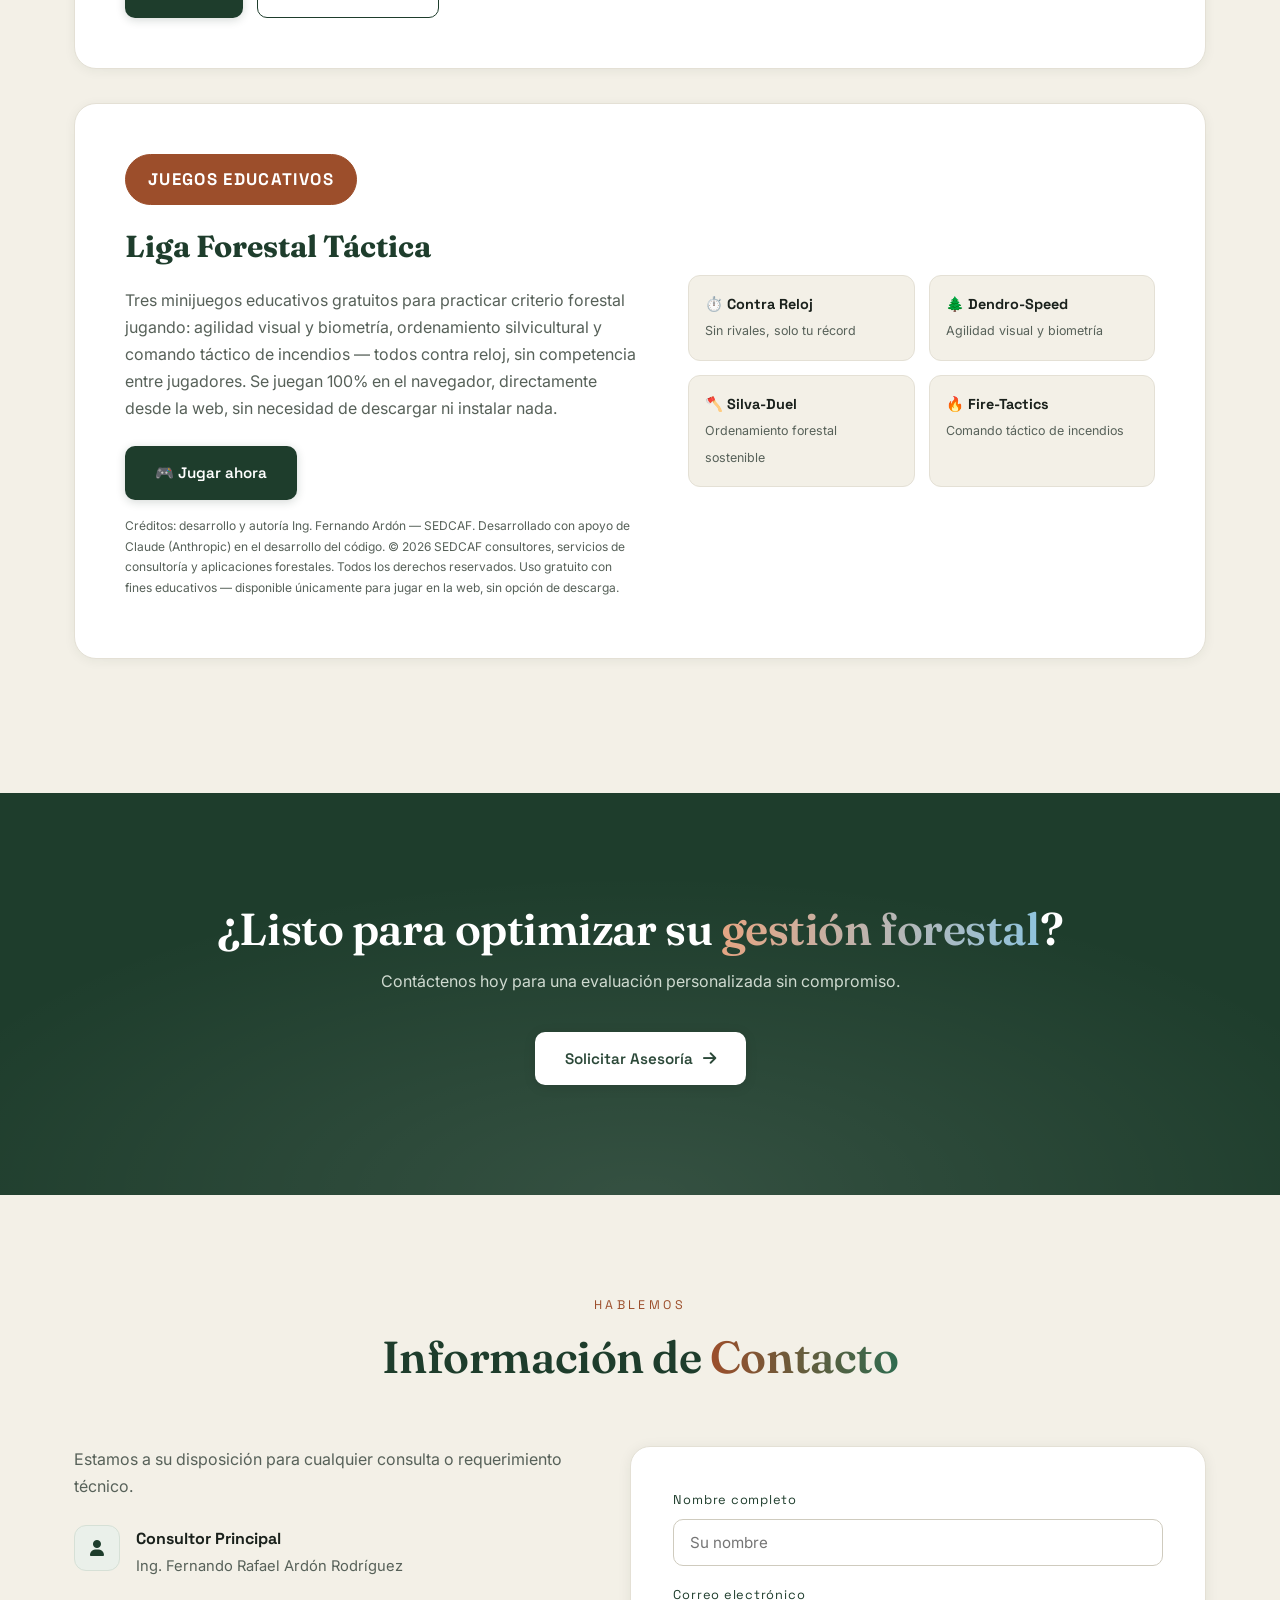
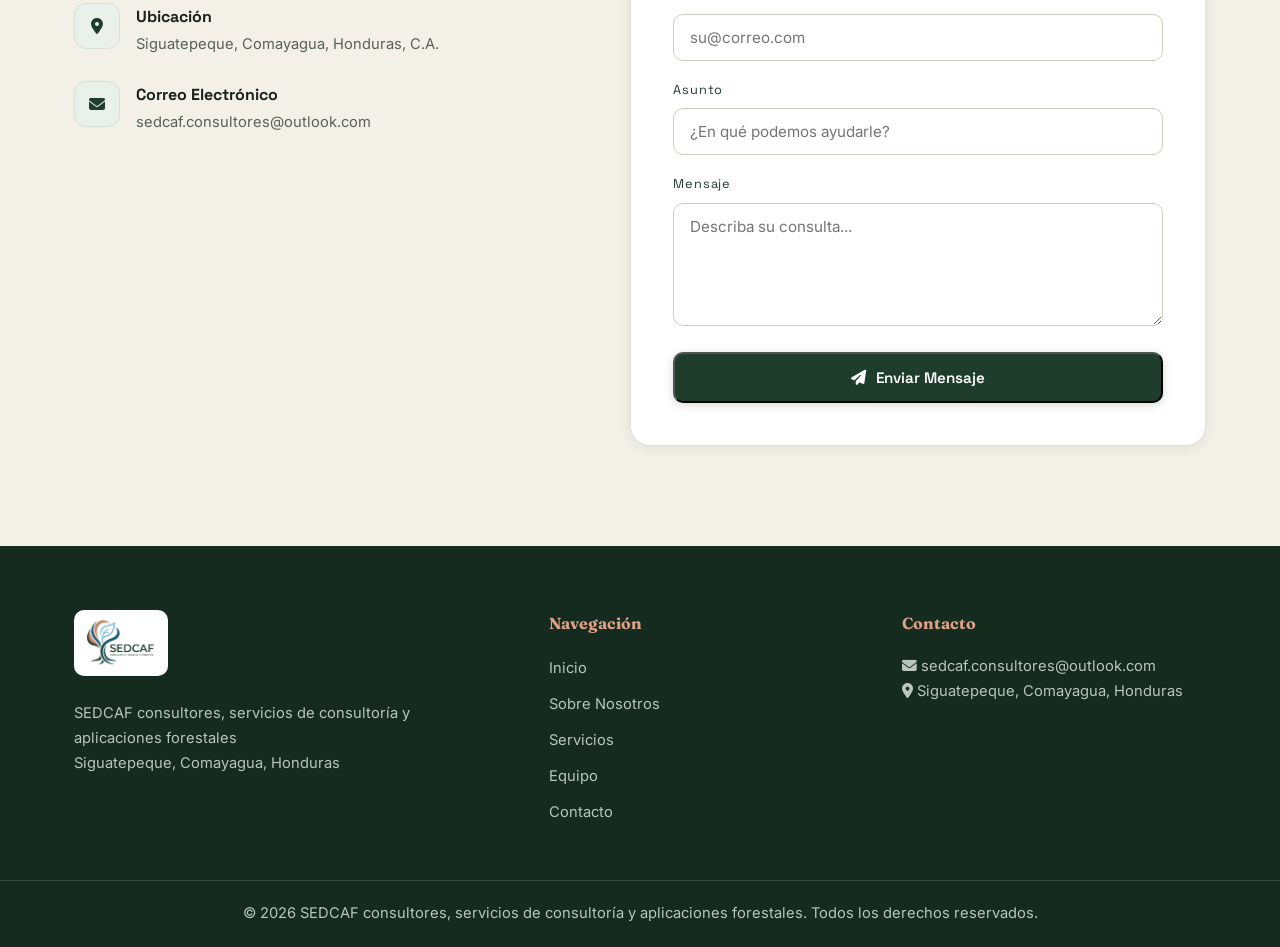
==== commit 1ed1b02d: "Agregar Mision, Vision y Valores; SilvaDesk Pro sin FEMA; nota de IA en IURIS HN Co-Authored-By: Cla" ====
--- a/index.html
+++ b/index.html
@@ -112,6 +112,13 @@
 .svc .icon{width:52px;height:52px;border-radius:12px;background:#EAF0EA;border:1px solid #D6E0D6;color:var(--verde);display:flex;align-items:center;justify-content:center;font-size:1.25rem;margin-bottom:20px}
 .svc h3{color:var(--verde);font-family:var(--serif);font-size:1.15rem;margin-bottom:10px}
 .svc p{font-size:.9rem;color:var(--gris)}
+.mvv{padding:80px 0 20px}
+.mvv-grid{display:grid;grid-template-columns:repeat(3,1fr);gap:22px}
+.mvv .svc:hover{transform:none}
+.mvv-img{display:block;width:33.33%;min-width:96px;aspect-ratio:1/1;object-fit:contain;background:#0d0d0d;border-radius:12px;margin:0 auto 20px}
+.mvv-list{list-style:none;padding:0;margin:0}
+.mvv-list li{font-size:.9rem;color:var(--gris);margin-bottom:9px;line-height:1.5}
+.mvv-list b{color:var(--verde)}
 .svc .more{display:inline-block;margin-top:16px;font-size:.82rem;color:var(--verde-medio);font-weight:600}
 
 /* PRODUCTS */
@@ -179,7 +186,7 @@
  .logo img{height:46px}
  .logo{font-size:1.1rem;gap:9px}
  .about-grid,.product-card,.contact-wrap{grid-template-columns:1fr}
- .services-grid{grid-template-columns:1fr}
+ .services-grid,.mvv-grid{grid-template-columns:1fr}
  .svc:last-child:nth-child(3n+1){grid-column:auto}
  .footer-grid{grid-template-columns:1fr}
  .nav-links{display:none}
@@ -250,6 +257,27 @@
  </div>
 </section>
 
+<section id="mision" class="section mvv">
+ <div class="container">
+  <div class="section-header">
+   <p class="section-label">Nuestro Rumbo</p>
+   <h2>Misión, Visión y <span class="grad-text">Valores</span></h2>
+  </div>
+  <div class="mvv-grid">
+   <div class="svc"><img src="assets/img/mision.png" alt="Misión" class="mvv-img" loading="lazy"><h3>Misión</h3><p>Acompañar a empresas, instituciones, proyectos y productores con asesoría, auditorías y planes de manejo; gerencia e industria forestal; regencia y evaluación ambiental; y gestión de proyectos y herramientas digitales, para que sus decisiones en el sector forestal, ambiental y agroambiental sean confiables, trazables y acordes con la normativa.</p></div>
+   <div class="svc"><img src="assets/img/vision.png" alt="Visión" class="mvv-img" loading="lazy"><h3>Visión</h3><p>Ser una consultora confiable en gestión de recursos naturales, empresas y proyectos de desarrollo en Honduras, reconocida por unir la técnica con la gestión estratégica y la tecnología.</p></div>
+   <div class="svc"><img src="assets/img/valores.png" alt="Valores" class="mvv-img" loading="lazy"><h3>Valores</h3>
+    <ul class="mvv-list">
+     <li><b>Rigor técnico:</b> criterio profesional y apego a la normativa vigente.</li>
+     <li><b>Trazabilidad:</b> cada resultado se puede respaldar y verificar.</li>
+     <li><b>Transparencia:</b> decimos con claridad qué hacemos, cómo y con qué alcance.</li>
+     <li><b>Compromiso con las personas y los recursos naturales:</b> un manejo responsable y un beneficio real para clientes y comunidades.</li>
+     <li><b>Trabajo en equipo:</b> experiencias técnicas, ambientales, administrativas y financieras para soluciones completas.</li>
+    </ul></div>
+  </div>
+ </div>
+</section>
+
 <section id="servicios" class="section">
  <div class="container">
   <div class="section-header">
@@ -317,14 +345,14 @@
    <div>
     <span class="tag">Gestión Forestal</span>
     <h3>SilvaDesk Pro</h3>
-    <p>Software profesional para ingenieros forestales, regentes y consultores registrados en COLPROFORH. Protocolo Judicial FEMA · Bitácora TFC · Facturador · Dashboard — todo sin internet.</p>
+    <p>Software profesional para ingenieros forestales, regentes y consultores registrados en COLPROFORH. Protocolo Judicial · Bitácora TFC · Facturador · Dashboard — todo sin internet.</p>
     <div class="product-actions">
      <a href="https://ferardon.github.io/SilvaDeskPro/" class="btn btn-lima">Ver más</a>
      <a href="https://github.com/FerArdon/SilvaDeskPro/releases/latest" class="btn btn-ghost" onclick="gtag('event','download_click',{product:'SilvaDeskPro'})"><i class="fa-solid fa-download"></i> Descargar gratis</a>
     </div>
    </div>
    <div class="grid-chips">
-    <div class="gchip"><b>⚖️ Protocolo Judicial</b><span>Actas para FEMA y juzgados</span></div>
+    <div class="gchip"><b>⚖️ Protocolo Judicial</b><span>Actas para uso judicial</span></div>
     <div class="gchip"><b>📓 Bitácora TFC</b><span>Registros de campo normados</span></div>
     <div class="gchip"><b>🌿 Arancel COLPROFORH</b><span>Calculadora tarifas 2024</span></div>
     <div class="gchip"><b>🗺️ Mapa de Predios</b><span>Gestión geoespacial</span></div>
